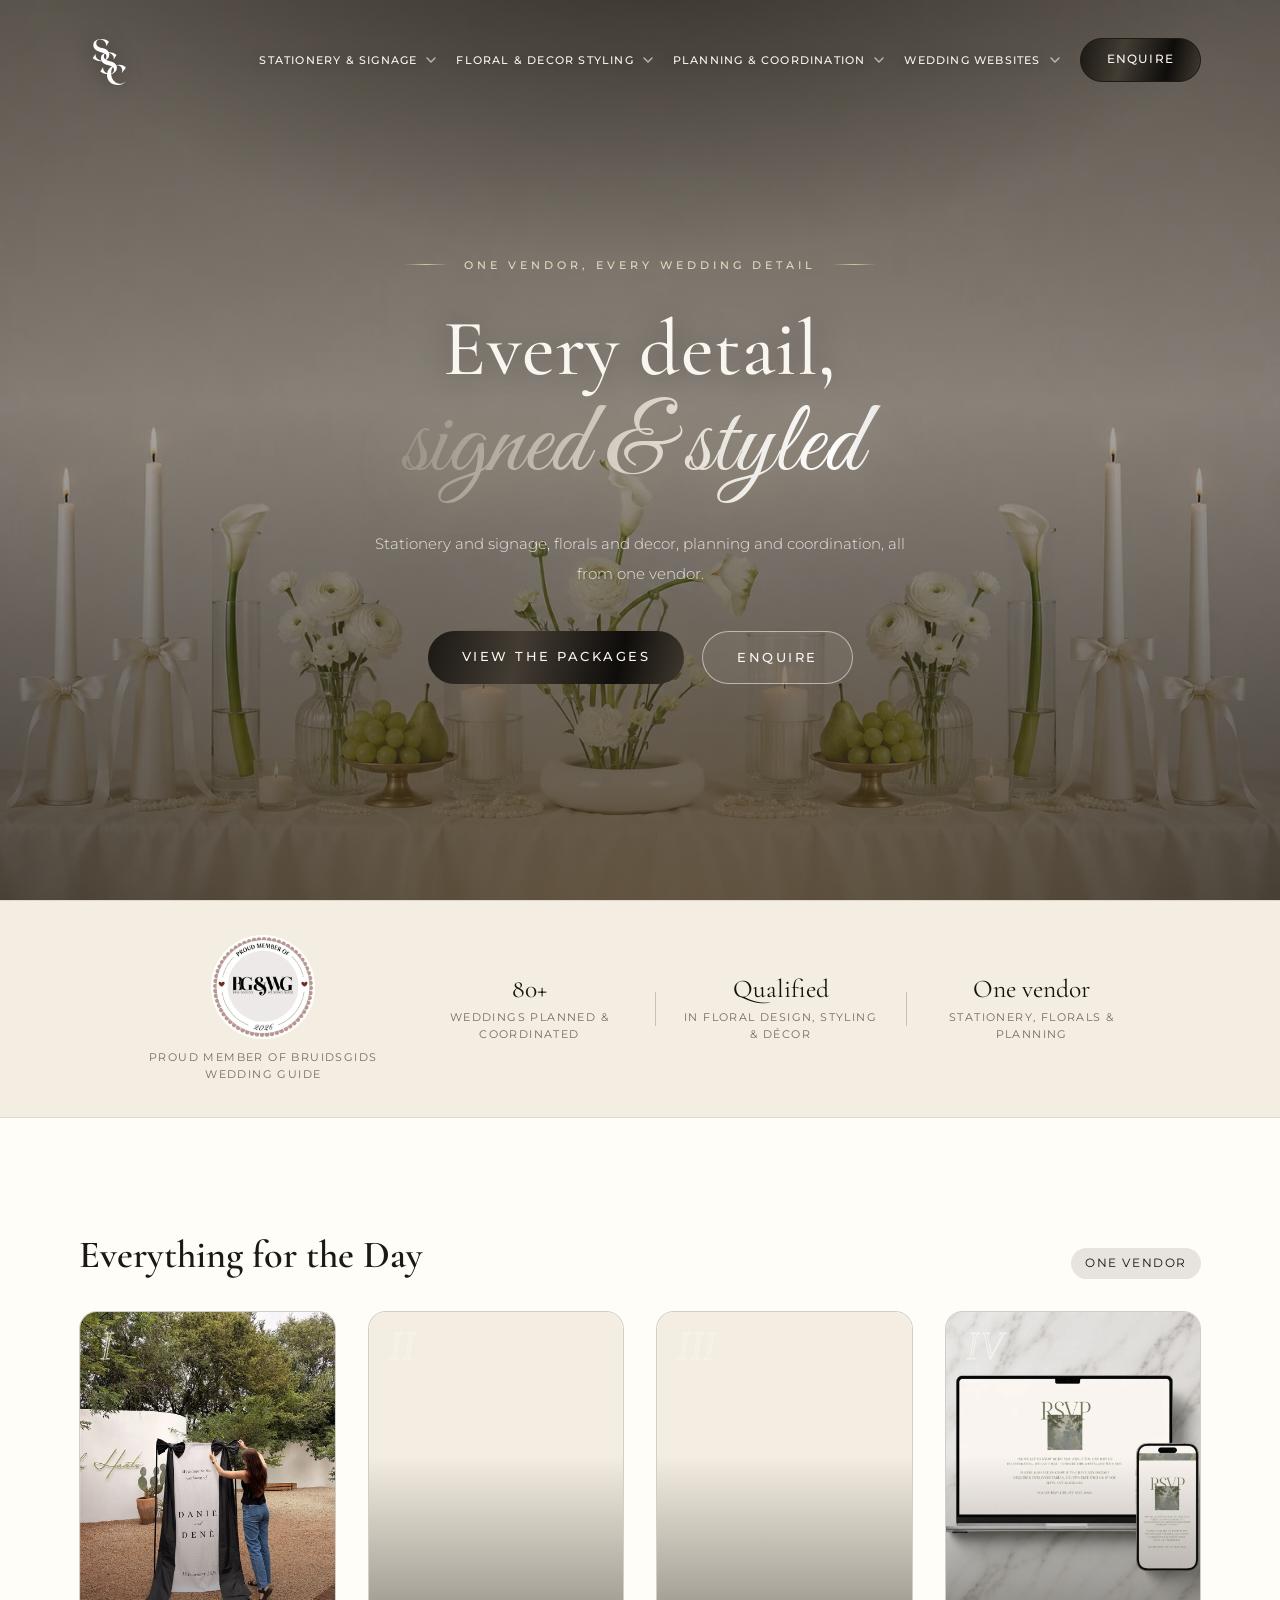
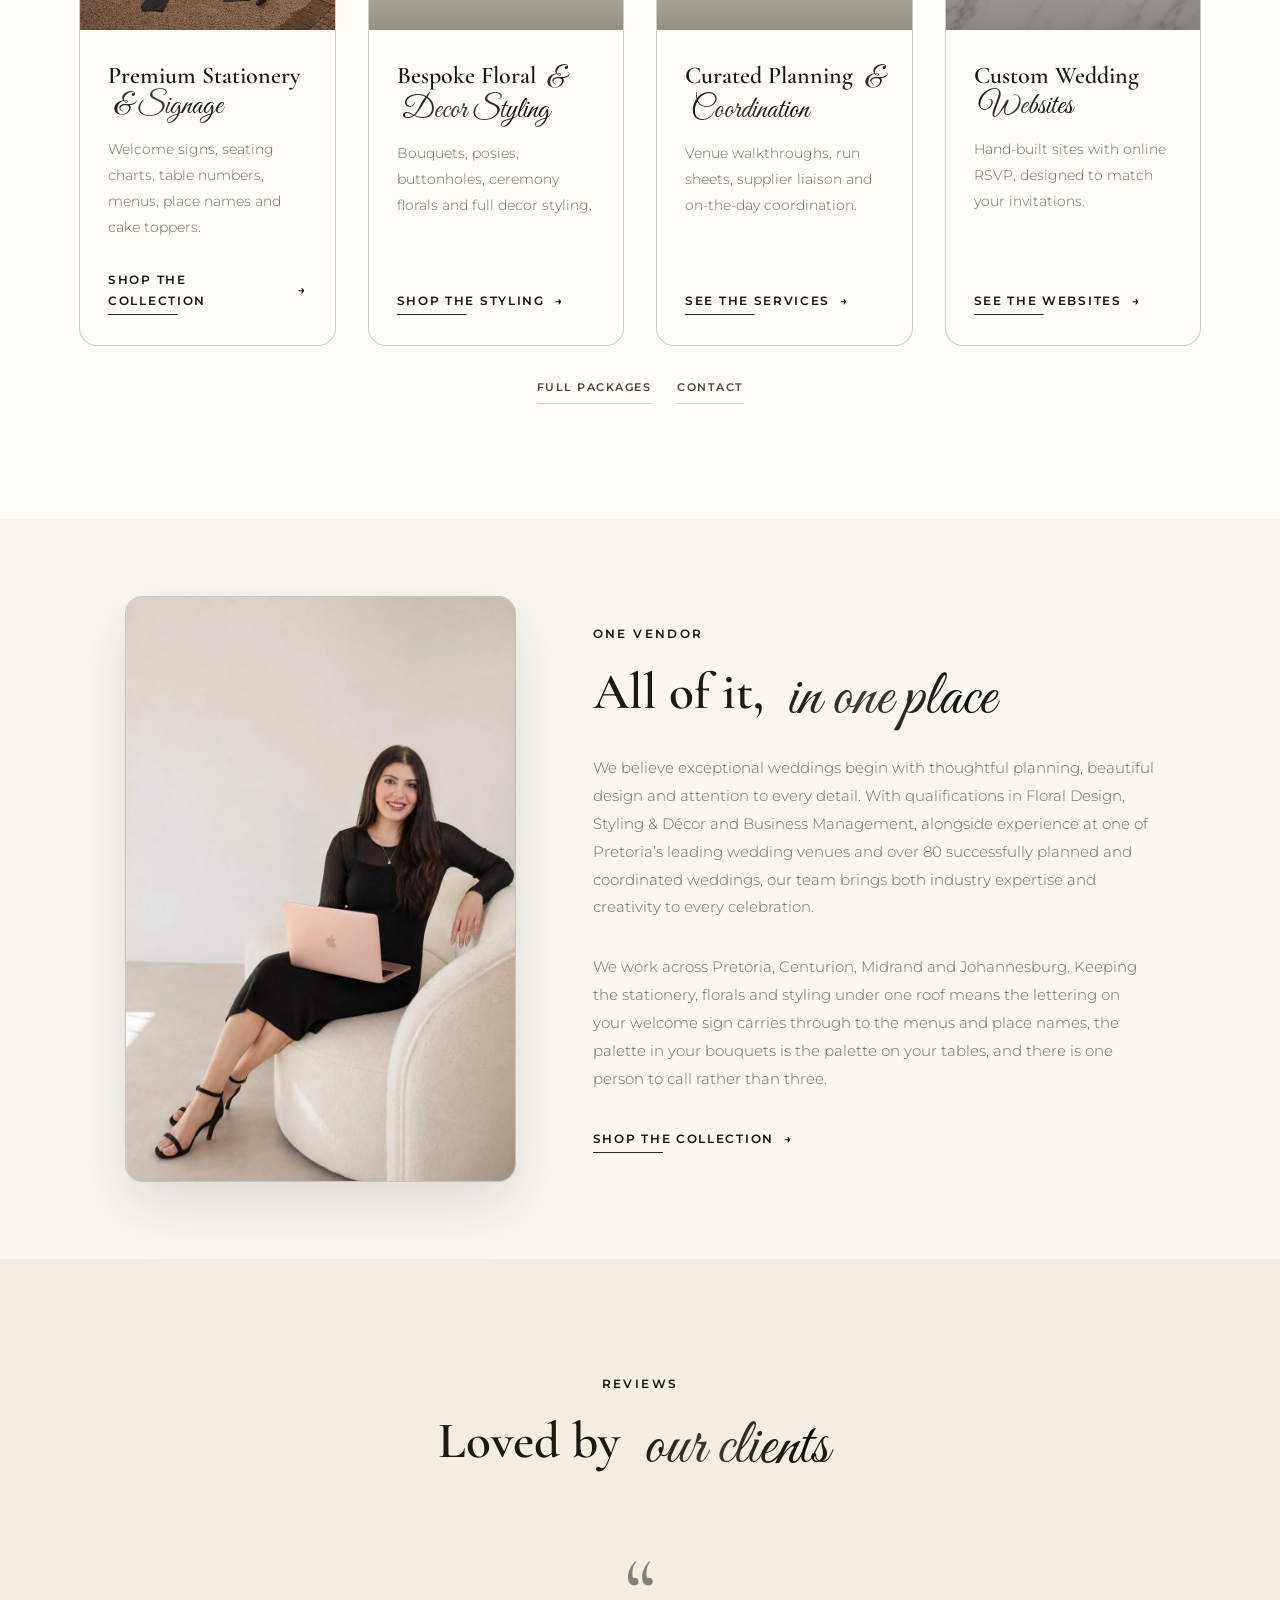
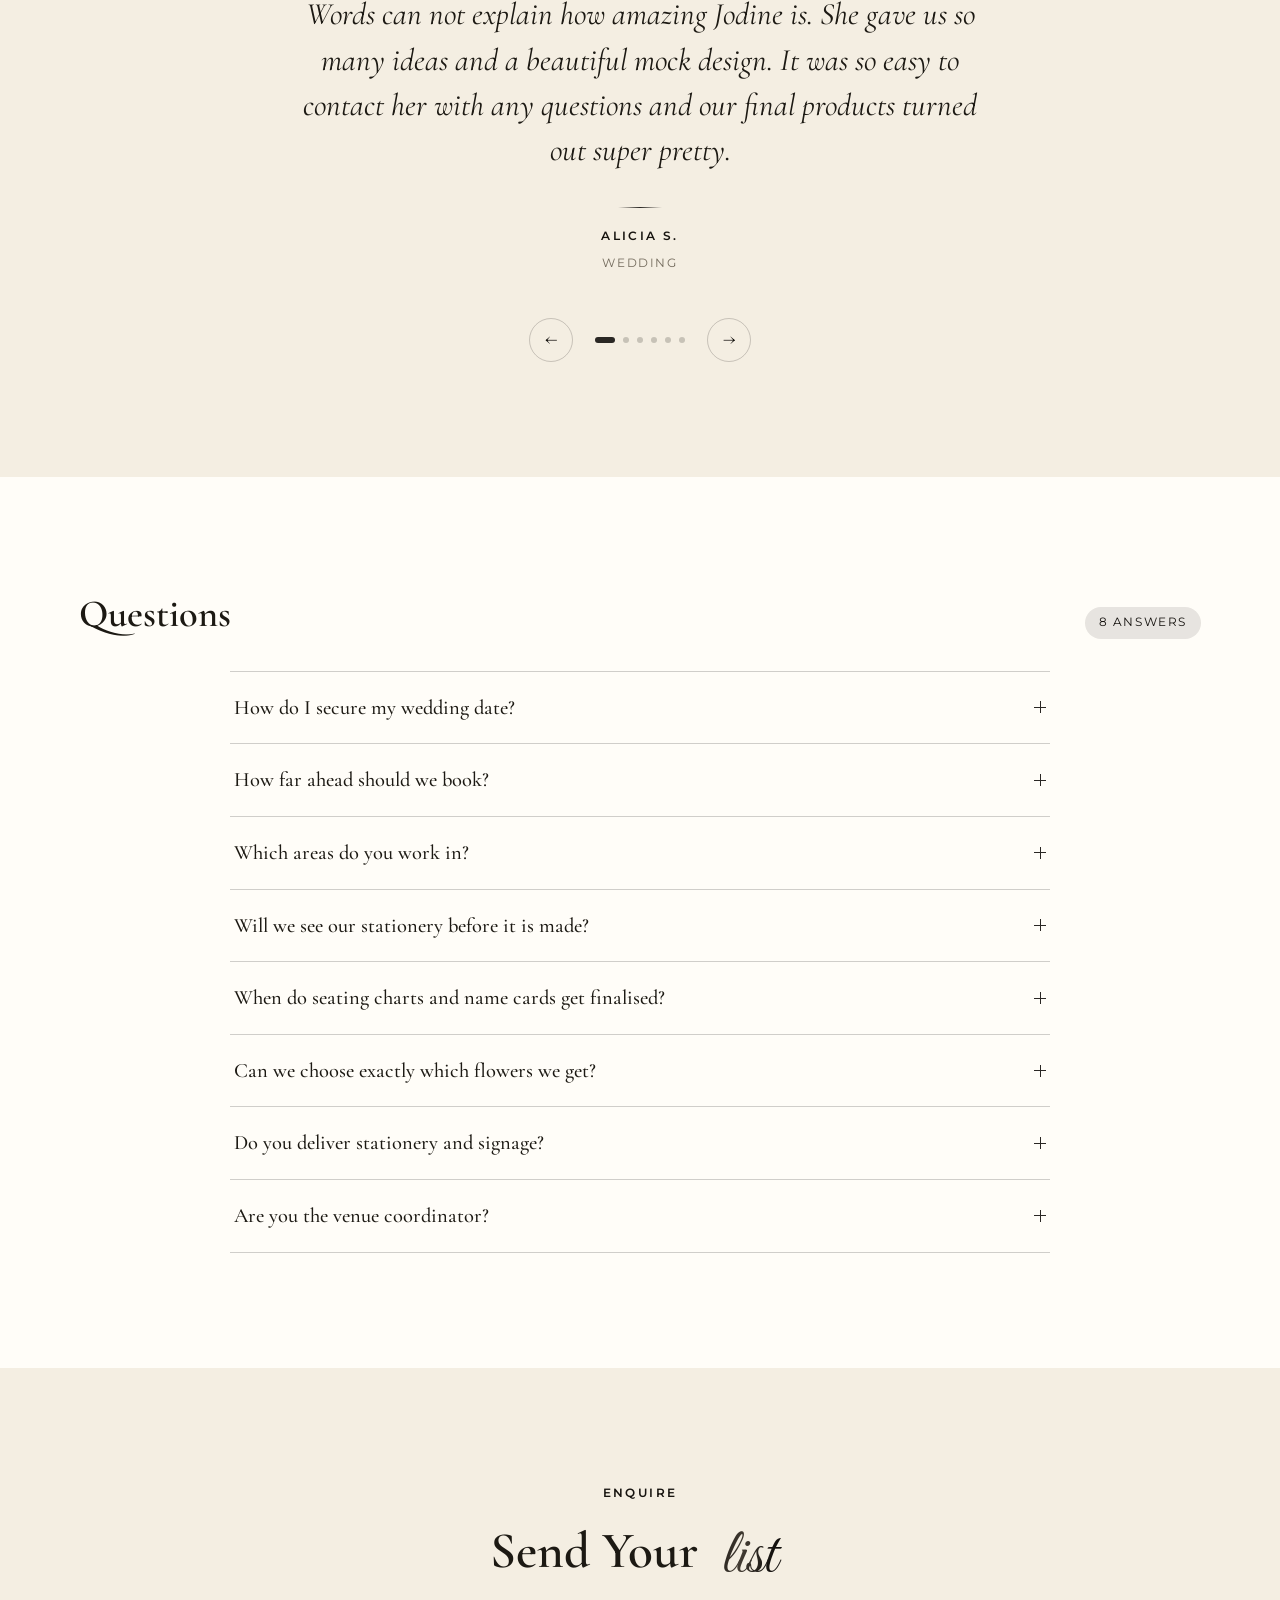
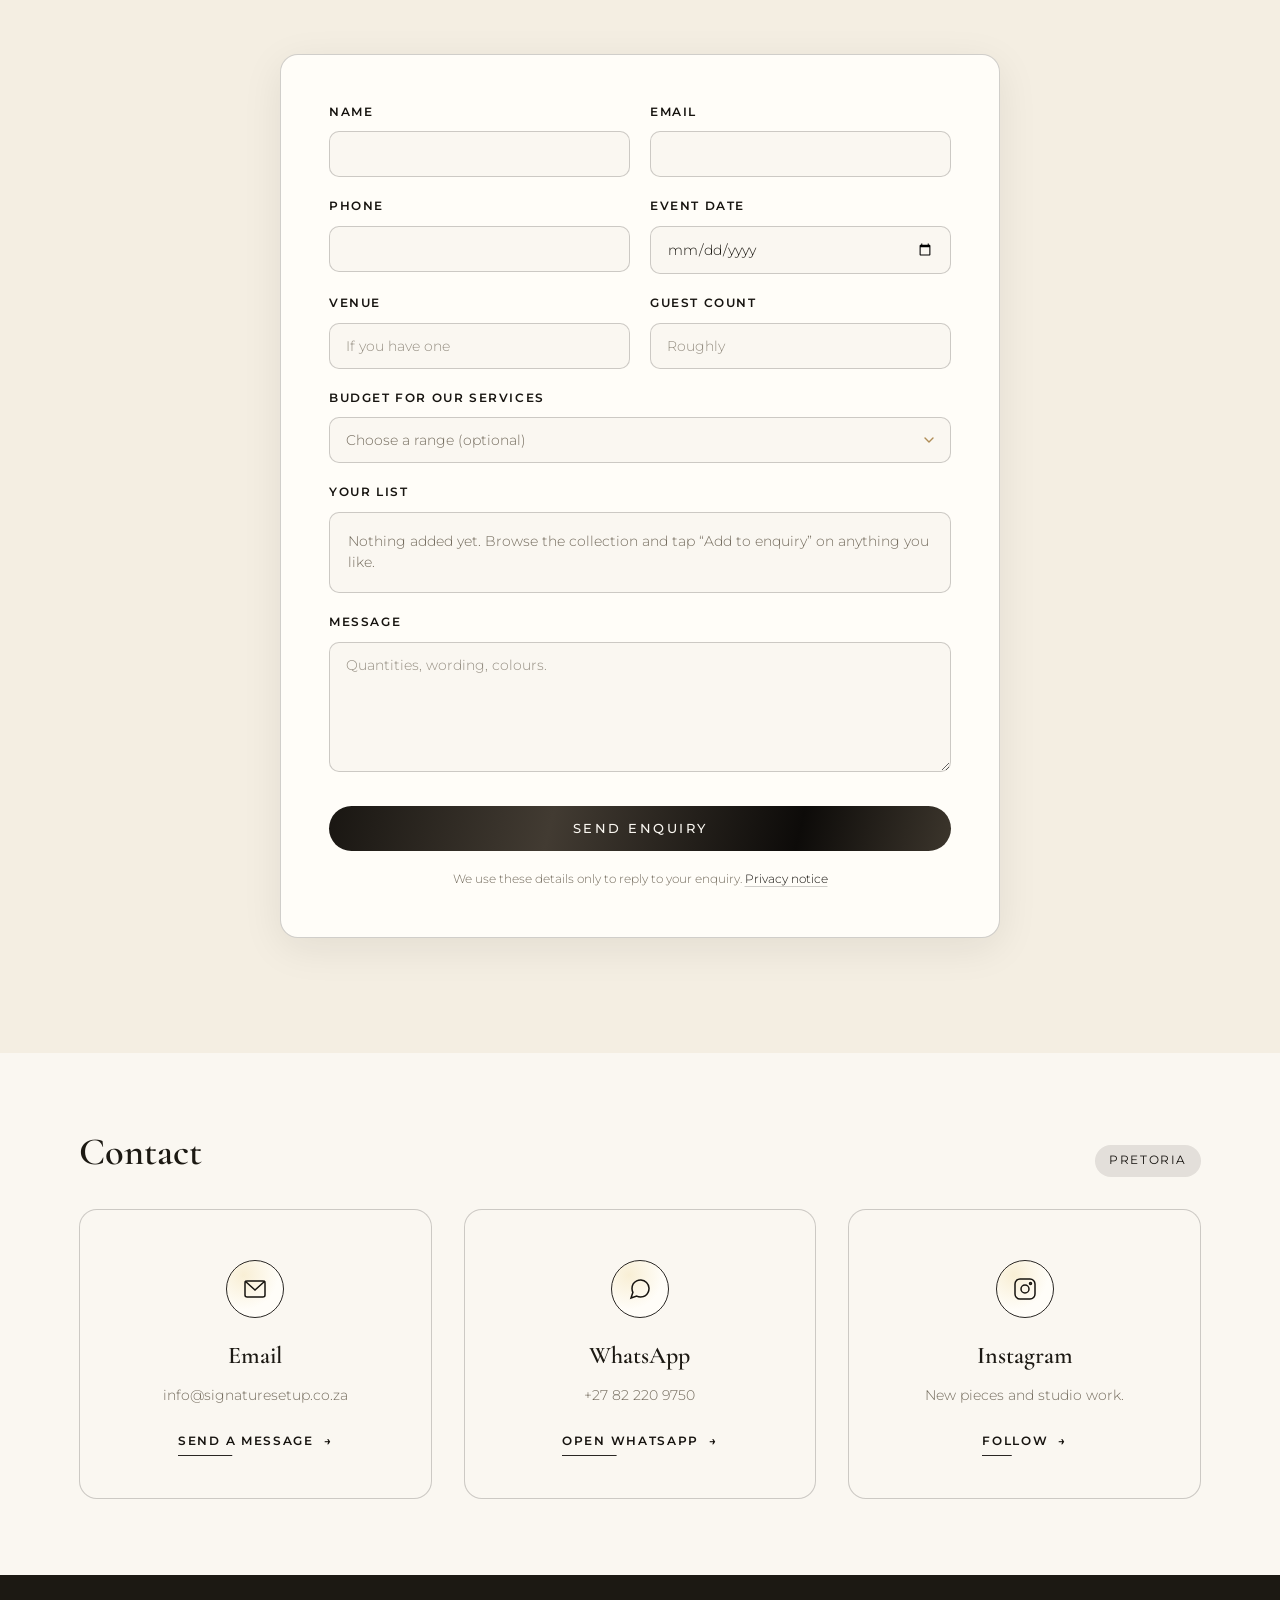
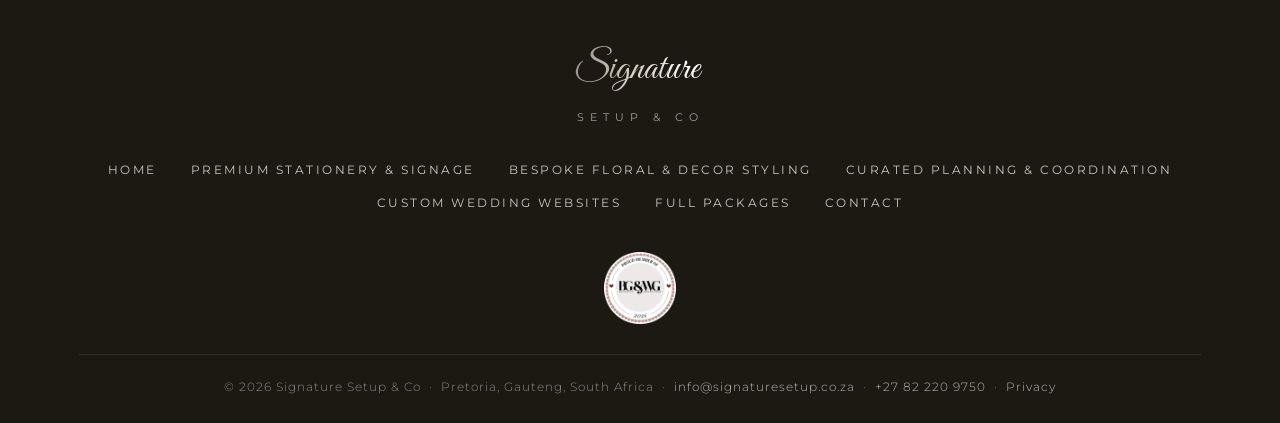
==== index.html @ dda69789 "Reword the reviews heading" ====
<!DOCTYPE html>
<html lang="en-ZA">
<head>
    <meta charset="UTF-8">
    <meta name="viewport" content="width=device-width, initial-scale=1.0">
    <title>Signature Setup &amp; Co | Wedding Stationery, Signage, Florals &amp; Coordination</title>
    <meta name="description" content="One vendor for everything your wedding needs: cast acrylic stationery and signage, floral and decor styling, and planning and coordination. Signature Setup &amp; Co, Pretoria, South Africa.">
    <link rel="canonical" href="https://www.signaturesetup.co.za/">
    <meta name="theme-color" content="#faf7f1">

    <!-- Open Graph / Twitter: controls the preview card when the page is
         shared to WhatsApp, Instagram and Facebook. -->
    <meta property="og:type" content="website">
    <meta property="og:site_name" content="Signature Setup &amp; Co">
    <meta property="og:locale" content="en_ZA">
    <meta property="og:url" content="https://www.signaturesetup.co.za/">
    <meta property="og:title" content="Signature Setup &amp; Co | Wedding Stationery, Signage, Florals &amp; Coordination">
    <meta property="og:description" content="One vendor for everything your wedding needs: cast acrylic stationery and signage, floral and decor styling, and planning and coordination. Signature Setup &amp; Co, Pretoria, South Africa.">
    <meta property="og:image" content="https://www.signaturesetup.co.za/media/og-image.jpg">
    <meta property="og:image:width" content="1200">
    <meta property="og:image:height" content="630">
    <meta property="og:image:alt" content="Signature Setup &amp; Co wedding styling">
    <meta name="twitter:card" content="summary_large_image">
    <meta name="twitter:title" content="Signature Setup &amp; Co | Wedding Stationery, Signage, Florals &amp; Coordination">
    <meta name="twitter:description" content="One vendor for everything your wedding needs: cast acrylic stationery and signage, floral and decor styling, and planning and coordination. Signature Setup &amp; Co, Pretoria, South Africa.">
    <meta name="twitter:image" content="https://www.signaturesetup.co.za/media/og-image.jpg">

    <script type="application/ld+json">
{
  "@context": "https://schema.org",
  "@graph": [
    {
      "@type": "LocalBusiness",
      "@id": "https://www.signaturesetup.co.za/#business",
      "name": "Signature Setup & Co",
      "url": "https://www.signaturesetup.co.za/",
      "image": "https://www.signaturesetup.co.za/media/og-image.jpg",
      "logo": "https://www.signaturesetup.co.za/media/logo.svg",
      "description": "Wedding stationery, signage, floral and decor styling, and planning and coordination from one vendor. Based in Pretoria, serving Gauteng and South Africa.",
      "email": "info@signaturesetup.co.za",
      "telephone": "+27822209750",
      "priceRange": "RR",
      "address": {
        "@type": "PostalAddress",
        "addressLocality": "Pretoria",
        "addressRegion": "Gauteng",
        "addressCountry": "ZA"
      },
      "areaServed": [
        {
          "@type": "City",
          "name": "Pretoria"
        },
        {
          "@type": "City",
          "name": "Centurion"
        },
        {
          "@type": "City",
          "name": "Johannesburg"
        },
        {
          "@type": "City",
          "name": "Midrand"
        },
        {
          "@type": "AdministrativeArea",
          "name": "Gauteng"
        },
        {
          "@type": "Country",
          "name": "South Africa"
        }
      ],
      "sameAs": [
        "https://www.instagram.com/signature_setup_and_co/"
      ],
      "knowsAbout": [
        "Wedding signage",
        "Wedding stationery",
        "Wedding flowers",
        "Wedding coordination",
        "Wedding planning",
        "Acrylic signage",
        "Seating charts"
      ],
      "hasOfferCatalog": {
        "@type": "OfferCatalog",
        "name": "Wedding services",
        "itemListElement": [
          {
            "@type": "Offer",
            "itemOffered": {
              "@type": "Service",
              "name": "Wedding Stationery & Signage",
              "url": "https://www.signaturesetup.co.za/stationery.html"
            }
          },
          {
            "@type": "Offer",
            "itemOffered": {
              "@type": "Service",
              "name": "Wedding Floral & Decor Styling",
              "url": "https://www.signaturesetup.co.za/floral.html"
            }
          },
          {
            "@type": "Offer",
            "itemOffered": {
              "@type": "Service",
              "name": "Wedding Planning & Coordination",
              "url": "https://www.signaturesetup.co.za/planning.html"
            }
          }
        ]
      }
    },
    {
      "@type": "WebSite",
      "@id": "https://www.signaturesetup.co.za/#website",
      "url": "https://www.signaturesetup.co.za/",
      "name": "Signature Setup & Co",
      "inLanguage": "en-ZA",
      "publisher": {
        "@id": "https://www.signaturesetup.co.za/#business"
      }
    },
    {
      "@type": "FAQPage",
      "@id": "https://www.signaturesetup.co.za/#faq",
      "mainEntity": [
        {
          "@type": "Question",
          "name": "How do I secure my wedding date?",
          "acceptedAnswer": {
            "@type": "Answer",
            "text": "A 20% booking deposit secures your date. A quote, an invoice or a conversation on its own does not, so your date is only held once the deposit is in. The full balance is due 30 days before the wedding. For florals, decor and planning, a second payment of at least 20% is due 30 days after the deposit, and the rest can be paid in instalments that suit you."
          }
        },
        {
          "@type": "Question",
          "name": "How far ahead should we book?",
          "acceptedAnswer": {
            "@type": "Answer",
            "text": "For planning, as early as you can: our Full planning package can start up to 12 months before the wedding, the Half package up to six months before, and the Mini package four weeks before. Stationery takes about 10 to 15 business days to produce after you approve the final mock-up. Orders placed less than two weeks before the event are rush orders and carry a 5 to 10% rush fee, subject to availability."
          }
        },
        {
          "@type": "Question",
          "name": "Which areas do you work in?",
          "acceptedAnswer": {
            "@type": "Answer",
            "text": "Pretoria, Centurion, Midrand and Johannesburg. Travel and delivery are not included in package prices and are charged at the AA rate, plus any tolls or parking."
          }
        },
        {
          "@type": "Question",
          "name": "Will we see our stationery before it is made?",
          "acceptedAnswer": {
            "@type": "Answer",
            "text": "Yes. You get a digital mock-up to approve before anything is produced, with two rounds of changes included. Further revisions are R50 each. Please check every name, date and spelling carefully before you approve, because the approved mock-up is what gets made."
          }
        },
        {
          "@type": "Question",
          "name": "When do seating charts and name cards get finalised?",
          "acceptedAnswer": {
            "@type": "Answer",
            "text": "About three weeks before the wedding. Leaving them until then means the usual last-minute guest changes can still go in without a reprint."
          }
        },
        {
          "@type": "Question",
          "name": "Can we choose exactly which flowers we get?",
          "acceptedAnswer": {
            "@type": "Answer",
            "text": "Packages use readily available flowers such as roses, carnations, chrysanthemums, gerberas and alstroemeria, chosen to match your colour palette. Specific varieties can't be guaranteed because of seasonal availability. Premium flowers such as peonies, hydrangeas, orchids and imported varieties can be added at an extra cost."
          }
        },
        {
          "@type": "Question",
          "name": "Do you deliver stationery and signage?",
          "acceptedAnswer": {
            "@type": "Answer",
            "text": "Yes, by courier. Delivery usually takes 3 to 5 business days on top of production time, and is quoted separately."
          }
        },
        {
          "@type": "Question",
          "name": "Are you the venue coordinator?",
          "acceptedAnswer": {
            "@type": "Answer",
            "text": "No. We coordinate your wedding: the timeline, your suppliers, the setup, the bridal party and the ceremony. The venue team stays responsible for catering, the bar and their own staff, and we work alongside them. Once the reception formally begins, the venue coordinator takes over."
          }
        }
      ]
    }
  ]
}
    </script>
    <link rel="icon" href="media/logo.svg" type="image/svg+xml">
    <link rel="apple-touch-icon" href="media/apple-touch-icon.png">
    <link rel="preconnect" href="https://fonts.googleapis.com">
    <link rel="preconnect" href="https://fonts.gstatic.com" crossorigin>
    <link href="https://fonts.googleapis.com/css2?family=Cormorant+Garamond:ital,wght@0,400;0,500;0,600;1,400;1,500&family=Great+Vibes&family=Montserrat:wght@300;400;500;600&display=swap" rel="stylesheet">
    <link rel="stylesheet" href="styles.css">
</head>
<body>

<a class="skip-link" href="#content">Skip to content</a>

<!-- NAV -->
<nav class="navbar">
    <div class="container nav-inner">
        <a href="index.html" class="logo" aria-label="Signature Setup &amp; Co home">
            <img src="media/logo.svg" alt="Signature Setup &amp; Co" class="logo-img" width="974" height="971">
        </a>

        <div class="nav-links">
            <a href="index.html" class="nav-home">Home</a>

                <div class="nav-item has-menu">
                    <div class="nav-parent-row">
                        <a href="stationery.html"><span class="nav-adj">Premium </span>Stationery &amp; Signage</a>
                        <button class="nav-toggle" type="button" aria-expanded="false" aria-controls="menu-stationery" aria-label="Show Premium Stationery &amp; Signage services"><svg viewBox="0 0 10 6" width="10" height="6" fill="none" stroke="currentColor" stroke-width="1.4" stroke-linecap="round" stroke-linejoin="round" aria-hidden="true"><polyline points="1 1 5 5 9 1"/></svg></button>
                    </div>
                    <div class="nav-menu" id="menu-stationery">
                        <div class="nav-menu-inner">
                            <p class="nav-menu-label">Premium Stationery &amp; Signage</p>
                            <ul class="nav-menu-list">
                                <li><a href="stationery.html#invitations"><span class="idx" aria-hidden="true">01</span><span class="lbl">Invitations &amp; Save the Date</span></a></li>
                                <li><a href="stationery.html#board-signage"><span class="idx" aria-hidden="true">02</span><span class="lbl">Corex &amp; Foam Board</span></a></li>
                                <li><a href="stationery.html#acrylic-wood"><span class="idx" aria-hidden="true">03</span><span class="lbl">Acrylic &amp; Wood Signage</span></a></li>
                                <li><a href="stationery.html#large-signage"><span class="idx" aria-hidden="true">04</span><span class="lbl">Large-Format &amp; Fabric</span></a></li>
                                <li><a href="stationery.html#table-numbers"><span class="idx" aria-hidden="true">05</span><span class="lbl">Table Numbers</span></a></li>
                                <li><a href="stationery.html#menus-name-cards"><span class="idx" aria-hidden="true">06</span><span class="lbl">Menus &amp; Name Cards</span></a></li>
                                <li><a href="stationery.html#favours"><span class="idx" aria-hidden="true">07</span><span class="lbl">Fans &amp; Favours</span></a></li>
                                <li><a href="stationery.html#acrylic-favours"><span class="idx" aria-hidden="true">08</span><span class="lbl">Acrylic Favours</span></a></li>
                                <li class="is-divided"><a href="stationery.html#packages"><span class="idx" aria-hidden="true">09</span><span class="lbl">Wedding Packages</span></a></li>
                                <li><a href="packages.html"><span class="idx" aria-hidden="true">10</span><span class="lbl">Full Packages</span></a></li>
                            </ul>
                        </div>
                    </div>
                </div>

                <div class="nav-item has-menu">
                    <div class="nav-parent-row">
                        <a href="floral.html"><span class="nav-adj">Bespoke </span>Floral &amp; Decor Styling</a>
                        <button class="nav-toggle" type="button" aria-expanded="false" aria-controls="menu-floral" aria-label="Show Bespoke Floral &amp; Decor Styling services"><svg viewBox="0 0 10 6" width="10" height="6" fill="none" stroke="currentColor" stroke-width="1.4" stroke-linecap="round" stroke-linejoin="round" aria-hidden="true"><polyline points="1 1 5 5 9 1"/></svg></button>
                    </div>
                    <div class="nav-menu" id="menu-floral">
                        <div class="nav-menu-inner">
                            <p class="nav-menu-label">Bespoke Floral &amp; Decor Styling</p>
                            <ul class="nav-menu-list">
                                <li><a href="floral.html#wedding-styling"><span class="idx" aria-hidden="true">01</span><span class="lbl">Wedding Styling</span></a></li>
                                <li class="is-divided"><a href="floral.html#ceremony-packages"><span class="idx" aria-hidden="true">02</span><span class="lbl">Ceremony Packages</span></a></li>
                                <li><a href="floral.html#reception-packages"><span class="idx" aria-hidden="true">03</span><span class="lbl">Reception Packages</span></a></li>
                                <li><a href="floral.html#table-layouts"><span class="idx" aria-hidden="true">04</span><span class="lbl">Table Layouts</span></a></li>
                                <li><a href="packages.html"><span class="idx" aria-hidden="true">05</span><span class="lbl">Full Packages</span></a></li>
                            </ul>
                        </div>
                    </div>
                </div>

                <div class="nav-item has-menu">
                    <div class="nav-parent-row">
                        <a href="planning.html"><span class="nav-adj">Curated </span>Planning &amp; Coordination</a>
                        <button class="nav-toggle" type="button" aria-expanded="false" aria-controls="menu-planning" aria-label="Show Curated Planning &amp; Coordination services"><svg viewBox="0 0 10 6" width="10" height="6" fill="none" stroke="currentColor" stroke-width="1.4" stroke-linecap="round" stroke-linejoin="round" aria-hidden="true"><polyline points="1 1 5 5 9 1"/></svg></button>
                    </div>
                    <div class="nav-menu" id="menu-planning">
                        <div class="nav-menu-inner">
                            <p class="nav-menu-label">Curated Planning &amp; Coordination</p>
                            <ul class="nav-menu-list">
                                <li><a href="planning.html#engagement-planning"><span class="idx" aria-hidden="true">01</span><span class="lbl">Engagement Planning</span></a></li>
                                <li><a href="planning.html#wedding-planning"><span class="idx" aria-hidden="true">02</span><span class="lbl">Wedding Planning &amp; Coordination</span></a></li>
                                <li class="is-divided"><a href="planning.html#planning-packages"><span class="idx" aria-hidden="true">03</span><span class="lbl">Planning Packages</span></a></li>
                                <li><a href="packages.html"><span class="idx" aria-hidden="true">04</span><span class="lbl">Full Packages</span></a></li>
                            </ul>
                        </div>
                    </div>
                </div>

                <div class="nav-item has-menu nav-item--end">
                    <div class="nav-parent-row">
                        <a href="websites.html"><span class="nav-adj">Custom </span>Wedding Websites</a>
                        <button class="nav-toggle" type="button" aria-expanded="false" aria-controls="menu-websites" aria-label="Show Custom Wedding Websites services"><svg viewBox="0 0 10 6" width="10" height="6" fill="none" stroke="currentColor" stroke-width="1.4" stroke-linecap="round" stroke-linejoin="round" aria-hidden="true"><polyline points="1 1 5 5 9 1"/></svg></button>
                    </div>
                    <div class="nav-menu" id="menu-websites">
                        <div class="nav-menu-inner">
                            <p class="nav-menu-label">Custom Wedding Websites</p>
                            <ul class="nav-menu-list">
                                <li><a href="websites.html#included"><span class="idx" aria-hidden="true">01</span><span class="lbl">What&rsquo;s Included</span></a></li>
                                <li><a href="websites.html#how-it-works"><span class="idx" aria-hidden="true">02</span><span class="lbl">How It Works</span></a></li>
                                <li class="is-divided"><a href="websites.html#website-packages"><span class="idx" aria-hidden="true">03</span><span class="lbl">Website Packages</span></a></li>
                            </ul>
                        </div>
                    </div>
                </div>

            <a href="#enquire" class="nav-cta">Enquire</a>
        </div>

        <button class="hamburger" aria-label="Toggle menu" aria-expanded="false">
            <span></span><span></span><span></span>
        </button>
    </div>
</nav>

<!-- HERO -->
<main id="content">

<header class="hero">
    <div class="hero-bg" aria-hidden="true">
        <img src="media/hero.webp" alt="" fetchpriority="high" width="1536" height="1024">
    </div>
    <div class="hero-overlay" aria-hidden="true"></div>

    <div class="container hero-inner">
        <div class="hero-content">
            <p class="hero-eyebrow fade-in-load">
                <span class="eyebrow-rule" aria-hidden="true"></span>
                One Vendor, Every Wedding Detail
                <span class="eyebrow-rule" aria-hidden="true"></span>
            </p>
            <h1 class="hero-title">
                <span class="hero-line fade-in-load delay-1">Every detail,</span>
                <span class="hero-line hero-line-script fade-in-load delay-2"><span class="foil-script">signed &amp; styled</span></span>
            </h1>
            <p class="hero-tagline fade-in-load delay-3">Stationery and signage, florals and decor, planning and
            coordination, all from one vendor.</p>
            <div class="hero-buttons fade-in-load delay-4">
                <a href="packages.html" class="btn-gold">View the Packages</a>
                <a href="#enquire" class="btn-ghost">Enquire</a>
            </div>
        </div>
    </div>

</header>

<!-- TRUST STRIP -->
<aside class="trust-strip" aria-label="Credentials">
    <div class="container">
        <div class="trust-inner">

            <div class="trust-badge">
                <img src="media/bruidsgids-member-2026.webp" alt=""
                     width="320" height="320" decoding="async">
                <span class="trust-label">Proud member of Bruidsgids Wedding Guide</span>
            </div>

            <!-- Static row on a desktop, where all three fit. Below 576px the
                 track becomes a scroll-snap carousel; it swipes with no script
                 at all, and the dots are added by script.js when it is live. -->
            <div class="trust-carousel">
                <ul class="trust-track">
                    <li class="trust-item">
                        <span class="trust-figure">80+</span>
                        <span class="trust-label">weddings planned &amp; coordinated</span>
                    </li>
                    <li class="trust-item">
                        <span class="trust-figure">Qualified</span>
                        <span class="trust-label">in floral design, styling &amp; d&eacute;cor</span>
                    </li>
                    <li class="trust-item">
                        <span class="trust-figure">One vendor</span>
                        <span class="trust-label">stationery, florals &amp; planning</span>
                    </li>
                </ul>
            </div>

        </div>
    </div>
</aside>

<!-- CATEGORIES -->
<section id="categories" class="section section--paper">
    <div class="container">
        <div class="shop-head fade-el">
            <h2>Everything for the Day</h2>
            <span class="rule" aria-hidden="true"></span>
            <span class="count">One vendor</span>
        </div>
        <div class="service-grid">

            <a href="stationery.html" class="service-card fade-el">
                <div class="service-card-media">
                    <span class="service-card-num" aria-hidden="true">I</span>
                    <img src="media/Categories/signage.webp" alt="Fabric welcome banner with black bows being hung at a venue entrance" width="900" height="1200" loading="lazy" decoding="async">
                </div>
                <div class="service-card-body">
                    <h3>Premium Stationery <span class="foil-script script-inline">&amp; Signage</span></h3>
                    <p>Welcome signs, seating charts, table numbers, menus, place names and cake toppers.</p>
                    <span class="link-arrow">Shop the collection <i aria-hidden="true">&rarr;</i></span>
                </div>
            </a>

            <a href="floral.html" class="service-card fade-el">
                <div class="service-card-media">
                    <span class="service-card-num" aria-hidden="true">II</span>
                    <img src="media/Categories/floral.webp" alt="Blush and cream floral table styling with taper candles and glassware" width="900" height="1125" loading="lazy" decoding="async">
                </div>
                <div class="service-card-body">
                    <h3>Bespoke Floral <span class="foil-script script-inline">&amp; Decor Styling</span></h3>
                    <p>Bouquets, posies, buttonholes, ceremony florals and full decor styling.</p>
                    <span class="link-arrow">Shop the styling <i aria-hidden="true">&rarr;</i></span>
                </div>
            </a>

            <a href="planning.html" class="service-card fade-el">
                <div class="service-card-media">
                    <span class="service-card-num" aria-hidden="true">III</span>
                    <img src="media/Categories/planning.webp" alt="Planner with a run sheet on a venue walkthrough" width="900" height="1200" loading="lazy" decoding="async">
                </div>
                <div class="service-card-body">
                    <h3>Curated Planning <span class="foil-script script-inline">&amp; Coordination</span></h3>
                    <p>Venue walkthroughs, run sheets, supplier liaison and on-the-day coordination.</p>
                    <span class="link-arrow">See the services <i aria-hidden="true">&rarr;</i></span>
                </div>
            </a>

            <a href="websites.html" class="service-card fade-el">
                <div class="service-card-media">
                    <span class="service-card-num" aria-hidden="true">IV</span>
                    <img src="media/Products/wedding-website.webp" alt="Wedding website RSVP page shown on a laptop and a phone" width="1080" height="1080" loading="lazy" decoding="async">
                </div>
                <div class="service-card-body">
                    <h3>Custom Wedding <span class="foil-script script-inline">Websites</span></h3>
                    <p>Hand-built sites with online RSVP, designed to match your invitations.</p>
                    <span class="link-arrow">See the websites <i aria-hidden="true">&rarr;</i></span>
                </div>
            </a>
        </div>
        <div class="category-extra fade-el">
            <a href="packages.html">Full Packages</a>
            <a href="#contact">Contact</a>
        </div>
    </div>
</section>

<!-- ABOUT -->
<section id="about" class="section section--tight">
    <div class="container container--narrow">
        <div class="split">
            <div class="split-media fade-el">
                <img src="media/about-couch.webp" alt="The planner behind Signature Setup &amp; Co, working from a studio armchair" width="932" height="1400" loading="lazy" decoding="async">
            </div>
            <div class="split-text fade-el">
                <p class="eyebrow">One Vendor</p>
                <h2>All of it, <span class="foil-script script-inline">in one place</span></h2>
                <p class="split-body">We believe exceptional weddings begin with thoughtful planning, beautiful
                design and attention to every detail. With qualifications in Floral Design, Styling &amp; Décor
                and Business Management, alongside experience at one of Pretoria’s leading wedding venues and
                over 80 successfully planned and coordinated weddings, our team brings both industry expertise
                and creativity to every celebration.</p>
                <p class="split-body">We work across Pretoria, Centurion, Midrand and Johannesburg.
                Keeping the stationery, florals and styling under one roof means the lettering on your
                welcome sign carries through to the menus and place names, the palette in your bouquets
                is the palette on your tables, and there is one person to call rather than three.</p>
                <p><a href="stationery.html" class="link-arrow">Shop the collection <i aria-hidden="true">&rarr;</i></a></p>
            </div>
        </div>
    </div>
</section>

<!-- REVIEWS: quoted from the Google Business Profile, trimmed only at sentence
     ends. No review/rating schema on purpose: Google ignores self-hosted
     reviews of the business itself and can treat the markup as spam. -->
<section id="reviews" class="section section--champagne">
    <div class="container">
        <div class="section-header fade-el">
            <p class="eyebrow">Reviews</p>
            <h2>Loved by <span class="foil-script script-inline">our clients</span></h2>
        </div>

        <!-- One quote at a time. Scroll-snap does the swiping natively, so it
             still works with script.js blocked; the arrows and dots are added
             by script.js. -->
        <div class="reviews fade-el">
            <ul class="review-track">
                <li class="review">
                    <blockquote><p>Words can not explain how amazing Jodine is. She gave us so many ideas and a beautiful mock design. It was so easy to contact her with any questions and our final products turned out super pretty.</p></blockquote>
                    <p class="review-by">Alicia S. <span>Wedding</span></p>
                </li>
                <li class="review">
                    <blockquote><p>She communicated very well, delivered exceptional products and really made my wedding day all the more special. I highly recommend Jodine and her team!</p></blockquote>
                    <p class="review-by">Megan M. <span>Wedding</span></p>
                </li>
                <li class="review">
                    <blockquote><p>We absolutely loved our wedding stationery! The quality was beautiful and everything was designed exactly how we imagined. It added such a special touch to our day.</p></blockquote>
                    <p class="review-by">Shaney S. <span>Wedding stationery</span></p>
                </li>
                <li class="review">
                    <blockquote><p>The lady who helped me designed everything for my wedding and even laid it all out perfectly. She was so patient, creative, and really brought my ideas to life.</p></blockquote>
                    <p class="review-by">Precious T. <span>Wedding</span></p>
                </li>
                <li class="review">
                    <blockquote><p>10/10 service and delivery. Jodine and her team provided a fantastic service for both the bridal shower and wedding. All products were of great quality and delivered with great care.</p></blockquote>
                    <p class="review-by">Onkarabile <span>Bridal shower &amp; wedding</span></p>
                </li>
                <li class="review">
                    <blockquote><p>Jodine made the most beautiful signage for our Baby Shower. Everything turned out PERFECT! Would highly recommend making use of her services to anyone that is looking for someone to bring your vision to life.</p></blockquote>
                    <p class="review-by">Elrize V. <span>Baby shower</span></p>
                </li>
            </ul>
        </div>
    </div>
</section>

<!-- FAQ: answers follow the T&C PDFs in packages/. Change both together. -->
<section id="faq" class="section section--paper">
    <div class="container">
        <div class="shop-head fade-el">
            <h2>Questions</h2>
            <span class="rule" aria-hidden="true"></span>
            <span class="count">8 answers</span>
        </div>
        <div class="faq-list fade-el">
            <details class="faq-item">
                <summary>How do I secure my wedding date?</summary>
                <div class="faq-answer">
                    <p>A 20% booking deposit secures your date. A quote, an invoice or a conversation on its own does not, so your date is only held once the deposit is in.</p>
                    <p>The full balance is due 30 days before the wedding. For florals, decor and planning, a second payment of at least 20% is due 30 days after the deposit, and the rest can be paid in instalments that suit you.</p>
                </div>
            </details>
            <details class="faq-item">
                <summary>How far ahead should we book?</summary>
                <div class="faq-answer">
                    <p>For planning, as early as you can: our Full planning package can start up to 12 months before the wedding, the Half package up to six months before, and the Mini package four weeks before.</p>
                    <p>Stationery takes about 10 to 15 business days to produce after you approve the final mock-up. Orders placed less than two weeks before the event are rush orders and carry a 5 to 10% rush fee, subject to availability.</p>
                </div>
            </details>
            <details class="faq-item">
                <summary>Which areas do you work in?</summary>
                <div class="faq-answer">
                    <p>Pretoria, Centurion, Midrand and Johannesburg. Travel and delivery are not included in package prices and are charged at the AA rate, plus any tolls or parking.</p>
                </div>
            </details>
            <details class="faq-item">
                <summary>Will we see our stationery before it is made?</summary>
                <div class="faq-answer">
                    <p>Yes. You get a digital mock-up to approve before anything is produced, with two rounds of changes included. Further revisions are R50 each.</p>
                    <p>Please check every name, date and spelling carefully before you approve, because the approved mock-up is what gets made.</p>
                </div>
            </details>
            <details class="faq-item">
                <summary>When do seating charts and name cards get finalised?</summary>
                <div class="faq-answer">
                    <p>About three weeks before the wedding. Leaving them until then means the usual last-minute guest changes can still go in without a reprint.</p>
                </div>
            </details>
            <details class="faq-item">
                <summary>Can we choose exactly which flowers we get?</summary>
                <div class="faq-answer">
                    <p>Packages use readily available flowers such as roses, carnations, chrysanthemums, gerberas and alstroemeria, chosen to match your colour palette. Specific varieties can't be guaranteed because of seasonal availability.</p>
                    <p>Premium flowers such as peonies, hydrangeas, orchids and imported varieties can be added at an extra cost.</p>
                </div>
            </details>
            <details class="faq-item">
                <summary>Do you deliver stationery and signage?</summary>
                <div class="faq-answer">
                    <p>Yes, by courier. Delivery usually takes 3 to 5 business days on top of production time, and is quoted separately.</p>
                </div>
            </details>
            <details class="faq-item">
                <summary>Are you the venue coordinator?</summary>
                <div class="faq-answer">
                    <p>No. We coordinate your wedding: the timeline, your suppliers, the setup, the bridal party and the ceremony. The venue team stays responsible for catering, the bar and their own staff, and we work alongside them. Once the reception formally begins, the venue coordinator takes over.</p>
                </div>
            </details>
        </div>
    </div>
</section>

<!-- ENQUIRY -->
<section id="enquire" class="section section--champagne">
    <div class="container">
        <div class="section-header fade-el">
            <p class="eyebrow">Enquire</p>
            <h2>Send Your <span class="foil-script script-inline">list</span></h2>
        </div>

        <div class="enquiry fade-el">
            <form id="enquiryForm" action="https://formspree.io/f/xjyvaeoe" method="POST">
                <div class="form-row">
                    <div class="form-group">
                        <label for="name">Name</label>
                        <input type="text" id="name" name="name" required>
                    </div>
                    <div class="form-group">
                        <label for="email">Email</label>
                        <input type="email" id="email" name="email" required>
                    </div>
                </div>
                <div class="form-row">
                    <div class="form-group">
                        <label for="phone">Phone</label>
                        <input type="tel" id="phone" name="phone">
                    </div>
                    <div class="form-group">
                        <label for="event-date">Event Date</label>
                        <input type="date" id="event-date" name="event_date">
                    </div>
                </div>
                <div class="form-row">
                    <div class="form-group">
                        <label for="venue">Venue</label>
                        <input type="text" id="venue" name="venue" placeholder="If you have one" autocomplete="off">
                    </div>
                    <div class="form-group">
                        <label for="guest-count">Guest Count</label>
                        <input type="number" id="guest-count" name="guest_count" min="1" max="1000" inputmode="numeric" placeholder="Roughly">
                    </div>
                </div>
                <div class="form-group">
                    <label for="budget">Budget for Our Services</label>
                    <select id="budget" name="budget">
                        <option value="">Choose a range (optional)</option>
                        <option>Under R5 000</option>
                        <option>R5 000 &ndash; R15 000</option>
                        <option>R15 000 &ndash; R30 000</option>
                        <option>R30 000 &ndash; R50 000</option>
                        <option>Over R50 000</option>
                        <option>Not sure yet</option>
                    </select>
                </div>
                <div class="form-group">
                    <p class="form-label" id="enquiryItemsLabel">Your List<span class="count" id="enquiryItemsCount"></span></p>
                    <ul class="enquiry-summary" id="enquiryItemsList" aria-labelledby="enquiryItemsLabel"></ul>
                    <input type="hidden" id="enquiryItems" name="items">
                </div>
                <div class="form-group">
                    <label for="message">Message</label>
                    <textarea id="message" name="message" rows="3" placeholder="Quantities, wording, colours."></textarea>
                </div>
                <input type="text" name="_gotcha" style="display:none" tabindex="-1" autocomplete="off">
                <input type="hidden" name="_subject" value="New enquiry - Signature Setup &amp; Co">
                <button type="submit" class="btn-gold">Send Enquiry</button>
                <p class="form-status" id="formStatus" role="status" aria-live="polite"></p>
                <p class="form-privacy">We use these details only to reply to your enquiry. <a href="privacy.html">Privacy notice</a></p>
            </form>
        </div>
    </div>
</section>

<!-- CONTACT -->
<section id="contact" class="section section--tight">
    <div class="container">
        <div class="shop-head fade-el">
            <h2>Contact</h2>
            <span class="rule" aria-hidden="true"></span>
            <span class="count">Pretoria</span>
        </div>

        <div class="contact-grid fade-el">
            <a href="mailto:info@signaturesetup.co.za" class="contact-card">
                <div class="card-icon">
                    <svg width="24" height="24" viewBox="0 0 24 24" fill="none" stroke="currentColor" stroke-width="1.5"><rect x="2" y="4" width="20" height="16" rx="2"/><polyline points="2,4 12,13 22,4"/></svg>
                </div>
                <h3>Email</h3>
                <p>info@signaturesetup.co.za</p>
                <span class="link-arrow">Send a message <i aria-hidden="true">&rarr;</i></span>
            </a>

            <a href="https://wa.me/27822209750" target="_blank" rel="noopener" class="contact-card">
                <div class="card-icon">
                    <svg width="24" height="24" viewBox="0 0 24 24" fill="none" stroke="currentColor" stroke-width="1.5"><path d="M21 11.5a8.38 8.38 0 0 1-.9 3.8 8.5 8.5 0 0 1-7.6 4.7 8.38 8.38 0 0 1-3.8-.9L3 21l1.9-5.7a8.38 8.38 0 0 1-.9-3.8 8.5 8.5 0 0 1 4.7-7.6 8.38 8.38 0 0 1 3.8-.9h.5a8.48 8.48 0 0 1 8 8v.5z"/></svg>
                </div>
                <h3>WhatsApp</h3>
                <p>+27 82 220 9750</p>
                <span class="link-arrow">Open WhatsApp <i aria-hidden="true">&rarr;</i></span>
            </a>

            <a href="https://www.instagram.com/signature_setup_and_co/" target="_blank" rel="noopener" class="contact-card">
                <div class="card-icon">
                    <svg width="24" height="24" viewBox="0 0 24 24" fill="none" stroke="currentColor" stroke-width="1.5"><rect x="2" y="2" width="20" height="20" rx="5"/><circle cx="12" cy="12" r="4"/><circle cx="17.5" cy="6.5" r="1"/></svg>
                </div>
                <h3>Instagram</h3>
                <p>New pieces and studio work.</p>
                <span class="link-arrow">Follow <i aria-hidden="true">&rarr;</i></span>
            </a>
        </div>
    </div>
</section>

<!-- FOOTER -->
</main>

<footer class="footer">
    <div class="container">
        <div class="footer-monogram" aria-hidden="true">
            <span class="foil-script">Signature</span>
            <span class="footer-monogram-sub">Setup &amp; Co</span>
        </div>
        <nav class="footer-nav">
            <a href="index.html">Home</a>
            <a href="stationery.html">Premium Stationery &amp; Signage</a>
            <a href="floral.html">Bespoke Floral &amp; Decor Styling</a>
            <a href="planning.html">Curated Planning &amp; Coordination</a>
            <a href="websites.html">Custom Wedding Websites</a>
            <a href="packages.html">Full Packages</a>
            <a href="index.html#contact">Contact</a>
        </nav>
        <div class="footer-badge">
            <img src="media/bruidsgids-member-2026.webp"
                 alt="Proud member of Bruidsgids Wedding Guide"
                 width="320" height="320" loading="lazy" decoding="async">
        </div>
        <div class="footer-bottom">
            <p>&copy; 2026 Signature Setup &amp; Co &nbsp;&middot;&nbsp; Pretoria, Gauteng, South Africa &nbsp;&middot;&nbsp;
            <a href="mailto:info@signaturesetup.co.za">info@signaturesetup.co.za</a> &nbsp;&middot;&nbsp;
            <a href="tel:+27822209750">+27 82 220 9750</a> &nbsp;&middot;&nbsp;
            <a href="privacy.html">Privacy</a></p>
        </div>
    </div>
</footer>

<script src="script.js"></script>
<!-- Cloudflare Web Analytics --><script type='module' src='https://static.cloudflareinsights.com/beacon.min.js' data-cf-beacon='{"token": "94a2329338e34b20a14bd7a3bc524073"}'></script><!-- End Cloudflare Web Analytics -->
</body>
</html>
---- styles.css ----
/* ==========================================================================
   Signature Setup: "The Acrylic Atelier"
   Design system ported directly from
   wedding-platform-main/client/src/app/landing/landing.component.scss
   Ivory · Ink · Mirror-Gold. Frosted acrylic surfaces, gold-foil script,
   hairline engraving rules, ghost words and a cinematic hero.
   ========================================================================== */

:root {
  /* ---------- Design tokens (identical to the landing component) ---------- */
  --ink: #1c1913;
  --ink-soft: #4a443a;
  --ivory: #faf7f1;
  --paper: #fffdf8;
  --champagne: #f4eee2;

  --gold: #b08d57;
  --gold-deep: #96723a;
  --gold-light: #e9d5a2;
  --gold-soft: rgba(176, 141, 87, 0.22);
  --gold-faint: rgba(176, 141, 87, 0.12);

  /* Gold for TEXT on light grounds. --gold-deep only reaches 3.8:1 on
     champagne, so it is kept for rules and ornament, never for words. */
  --gold-text: #725526;

  --muted: #736b5d;

  /* The bright foil is for dark grounds only. Its pale stops drop to 1.25:1
     on paper, which is what made the gold headings hard to read. Its two
     darkest stops are lifted so they also clear 4.5:1 against --ink. */
  --foil: linear-gradient(103deg,
      #a37c3b 0%, #c9a35c 20%, #f3e3b8 40%,
      #b9955a 55%, #e8d3a2 75%, #a37c3f 100%);

  /* Same shimmer, every stop at 4.5:1 or better on all three light grounds */
  --foil-ink: linear-gradient(103deg,
      #6b4f24 0%, #86662f 22%, #866630 42%,
      #6f5227 60%, #86662f 80%, #6b4f24 100%);

  --font-display: 'Cormorant Garamond', 'Playfair Display', serif;
  --font-script: 'Great Vibes', cursive;
  --font-body: 'Montserrat', sans-serif;

  --container-width: 1240px;
  --radius-card: 18px;
  --shadow-soft: 0 10px 40px rgba(28, 25, 19, 0.08);
  --shadow-lift: 0 24px 60px rgba(28, 25, 19, 0.13);
  --transition: all 0.35s cubic-bezier(0.25, 0.6, 0.3, 1);

  --fluid-h1: clamp(3.1rem, 6.2vw, 5.4rem);
  --fluid-h2: clamp(2.2rem, 4vw, 3.3rem);
  --fluid-h3: clamp(1.25rem, 2vw, 1.6rem);
  --fluid-body: clamp(0.92rem, 1vw, 1rem);
}

/* ==========================================================================
   EXPERIMENT - glossy black in place of the mirror-gold.
   Everything above is the original gold system, untouched. Delete this block,
   down to the END marker, to go straight back to gold.
   ========================================================================== */
:root {
  --gold: #2a2724;
  --gold-deep: #14120f;
  --gold-soft: rgba(20, 18, 15, 0.20);
  --gold-faint: rgba(20, 18, 15, 0.10);

  /* words and ornament on light grounds */
  --gold-text: #16130f;

  /* the pale end of the gloss; flat fallback where a gradient can't apply */
  --gold-light: #e4dfd6;

  /* Polished black for LIGHT grounds: near-black stops with lifted charcoal
     bands sweeping through them - the bands are what read as gloss. */
  --foil-ink: linear-gradient(103deg,
      #191612 0%, #423b32 18%, #0d0b09 38%,
      #4d4539 55%, #14110d 78%, #2c2721 100%);

  /* On the dark hero and footer a black gloss would vanish into the ground, so
     that surface is shown by its highlight instead: the warm pearl sheen you
     see running across polished black. */
  --foil: linear-gradient(103deg,
      #8c867c 0%, #d2ccbf 20%, #ffffff 40%,
      #9c968b 55%, #eae5db 75%, #8c867c 100%);
}
/* Pill fills are overridden at the end of this file, where they can win on
   source order against the original .btn-gold rule further down. */

*, *::before, *::after { box-sizing: border-box; margin: 0; padding: 0; }

html { scroll-behavior: smooth; }

body {
  font-family: var(--font-body);
  font-weight: 400;
  line-height: 1.7;
  color: var(--ink-soft);
  background-color: var(--ivory);
  overflow-x: hidden;
}

img { display: block; max-width: 100%; height: auto; object-fit: cover; }

/* Available to screen readers and to Google, not shown on screen. Used for
   headings that the visual design carries by position rather than by words -
   without them the heading order jumps h1 -> h3. */
.sr-only {
  position: absolute;
  width: 1px; height: 1px;
  margin: -1px; padding: 0;
  overflow: hidden;
  clip: rect(0 0 0 0);
  clip-path: inset(50%);
  white-space: nowrap;
  border: 0;
}

/* Keyboard users land on this first and can jump the whole nav. It stays
   off-screen until focused. */
.skip-link {
  position: absolute;
  left: 50%;
  top: 0;
  transform: translate(-50%, -120%);
  z-index: 2000;
  padding: 0.7rem 1.4rem;
  background-color: var(--ink);
  color: var(--ivory);
  font-family: var(--font-body, inherit);
  font-size: 0.85rem;
  letter-spacing: 0.06em;
  text-transform: uppercase;
  border-radius: 0 0 4px 4px;
  transition: transform 0.18s ease;
}
.skip-link:focus {
  transform: translate(-50%, 0);
  color: var(--ivory);
  outline: 2px solid var(--gold-light);
  outline-offset: 2px;
}

a {
  color: var(--ink);
  text-decoration: none;
  transition: var(--transition);
}
a:hover { color: var(--gold-text); }

/* Prose links inside running text must not be signalled by colour alone -
   that fails WCAG 1.4.1 and is invisible to anyone who cannot separate the
   gold from the ink. Nav items, cards and .link-arrow are exempt: their shape,
   position or trailing arrow already marks them as links. */
.pdf-note a,
.terms-note a,
.hero-breadcrumb a,
.footer-bottom a {
  text-decoration: underline;
  text-decoration-thickness: 1px;
  text-underline-offset: 0.22em;
  text-decoration-color: var(--gold-soft);
  transition: text-decoration-color var(--transition), color var(--transition);
}
.pdf-note a:hover,
.terms-note a:hover,
.hero-breadcrumb a:hover,
.footer-bottom a:hover {
  text-decoration-color: currentColor;
}

/* The footer sits on --ink, so its links need the light foil, not gold-text */
.footer-bottom a { color: var(--gold-light); }
.footer-bottom a:hover { color: var(--ivory); }

button {
  cursor: pointer;
  border: none;
  font-family: var(--font-body);
  background: none;
}

a:focus-visible, button:focus-visible {
  outline: 2px solid var(--gold);
  outline-offset: 3px;
}

::selection {
  background: rgba(176, 141, 87, 0.25);
  color: var(--ink);
}

h1, h2, h3, h4 {
  font-family: var(--font-display);
  font-weight: 600;
  line-height: 1.15;
  color: var(--ink);
}

h1 { font-size: var(--fluid-h1); }
h2 { font-size: var(--fluid-h2); margin-bottom: 1rem; }
h3 { font-size: var(--fluid-h3); margin-bottom: 0.8rem; }

p { font-size: var(--fluid-body); }


/* ---------- Layout ---------- */

/* Fine paper grain over everything, barely there, kills the "flat web page" look */
body::after {
  content: '';
  position: fixed;
  inset: 0;
  z-index: 3000;
  pointer-events: none;
  opacity: 0.028;
  background-image: url("data:image/svg+xml,%3Csvg xmlns='http://www.w3.org/2000/svg' width='140' height='140'%3E%3Cfilter id='n'%3E%3CfeTurbulence type='fractalNoise' baseFrequency='0.85' numOctaves='2'/%3E%3C/filter%3E%3Crect width='140' height='140' filter='url(%23n)'/%3E%3C/svg%3E");
}

.container {
  width: 90%;
  max-width: var(--container-width);
  margin: 0 auto;
  padding: 0 15px;
}

.container--narrow { max-width: 900px; }

/* On a phone, width:90% plus 15px padding throws away ~67px of a 375px
   screen. Use the full width and a single sensible gutter instead. */
@media (max-width: 576px) {
  .container { width: 100%; padding: 0 18px; }
}

.section {
  position: relative;
  padding: clamp(70px, 9vw, 120px) 0;
  overflow: hidden; /* keeps ghost words from causing horizontal scroll */
  /* so a deep link from the service menu doesn't land under the fixed nav */
  scroll-margin-top: 88px;
}

.section > .container { position: relative; z-index: 1; }

.section--paper { background-color: var(--paper); }
.section--champagne { background-color: var(--champagne); }
.section--tight { padding: clamp(50px, 6vw, 80px) 0; }


/* ---------- Trust strip ----------
   A shallow band between the hero and the categories grid. Champagne so it
   reads as its own band rather than a gap in the paper-white section below.
   The Bruidsgids badge sits among the other credentials rather than alone:
   one badge in an empty band only advertises that there is one. */
.trust-strip {
  background-color: var(--champagne);
  border-top: 1px solid var(--gold-faint);
  border-bottom: 1px solid var(--gold-faint);
  padding: clamp(22px, 3vw, 34px) 0;
}

.trust-inner {
  display: flex;
  flex-wrap: wrap;
  align-items: center;
  justify-content: center;
  gap: clamp(20px, 4vw, 54px);
}

.trust-badge {
  display: flex;
  flex-direction: column;
  align-items: center;
  text-align: center;
  max-width: 230px;
}

.trust-badge img {
  display: block;
  width: clamp(76px, 9vw, 104px);
  height: auto;
}

.trust-badge .trust-label { margin-top: 10px; }

.trust-track {
  list-style: none;
  margin: 0;
  padding: 0;
  display: flex;
  align-items: center;
  justify-content: center;
  gap: clamp(20px, 4vw, 54px);
}

.trust-item {
  display: flex;
  flex-direction: column;
  align-items: center;
  text-align: center;
  max-width: 200px;
}

/* Hairline between the three figures. The badge is outside the track, so it
   never gets one crowding it. */
.trust-item + .trust-item {
  position: relative;
}
.trust-item + .trust-item::before {
  content: "";
  position: absolute;
  left: calc(clamp(20px, 4vw, 54px) / -2);
  top: 50%;
  transform: translateY(-50%);
  width: 1px;
  height: 34px;
  background-color: var(--gold-soft);
}

.trust-figure {
  font-family: var(--font-display);
  font-size: clamp(1.25rem, 2vw, 1.6rem);
  line-height: 1.1;
  color: var(--gold-text);
}

.trust-label {
  font-size: 0.7rem;
  letter-spacing: 1.4px;
  text-transform: uppercase;
  color: var(--muted);
  margin-top: 6px;
  line-height: 1.5;
}

/* The dots only exist once script.js builds them, and only on a phone. */
.trust-dots { display: none; }

/* ---------- Trust strip: phone ----------
   Three figures side by side become three cramped columns, and stacked they
   run the band to roughly 400px before the categories grid starts. One at a
   time instead, swiped: scroll-snap does the whole interaction natively, so
   it still works with script.js blocked, and all three stay in the DOM for
   search engines and screen readers either way. */
@media (max-width: 576px) {
  .trust-strip { padding: 26px 0; }

  .trust-inner {
    flex-direction: column;
    gap: 18px;
  }

  .trust-carousel { width: 100%; }

  .trust-track {
    gap: 0;
    /* must be flex-start: centring a flex row that overflows parks the scroll
       in the middle, so the strip opened on the second figure and the overflow
       to its left could not be reached at all */
    justify-content: flex-start;
    overflow-x: auto;
    scroll-snap-type: x mandatory;
    scroll-behavior: smooth;
    -webkit-overflow-scrolling: touch;
    scrollbar-width: none;
    /* the tallest card sets the height, so the dots never jump between slides */
    min-height: 74px;
  }
  .trust-track::-webkit-scrollbar { display: none; }

  .trust-item {
    flex: 0 0 100%;
    max-width: 100%;
    scroll-snap-align: center;
    justify-content: center;
    padding: 0 12px;
  }

  /* no vertical hairlines when only one card is ever on screen */
  .trust-item + .trust-item::before { display: none; }

  .trust-badge img { width: 84px; }
  .trust-badge .trust-label { margin-top: 8px; }

  .trust-dots {
    display: flex;
    justify-content: center;
    gap: 7px;
    margin-top: 14px;
  }

  .trust-dot {
    width: 6px;
    height: 6px;
    padding: 0;
    border: 0;
    border-radius: 999px;
    background-color: var(--gold-soft);
    cursor: pointer;
    transition: width var(--transition), background-color var(--transition);
  }

  /* the active dot stretches to a short pill rather than just changing colour,
     so the position is legible without relying on the gold alone */
  .trust-dot[aria-current="true"] {
    width: 18px;
    background-color: var(--gold);
  }
}

@media (prefers-reduced-motion: reduce) {
  .trust-track { scroll-behavior: auto; }
  .trust-dot { transition: none; }
}


/* ---------- Shared type treatments ---------- */

/* Gold-foil text: a live-shimmer gradient clipped to the glyphs.
   Defaults to the darker foil, since most of these sit on light sections. */
.foil-text, .foil-script {
  background: var(--foil-ink);
  background-size: 220% auto;
  -webkit-background-clip: text;
  background-clip: text;
  -webkit-text-fill-color: transparent;
  color: var(--gold-text); /* fallback */
  animation: foilShimmer 7s ease-in-out infinite;
}

/* On the dark hero and footer the bright foil is the readable one */
.hero .foil-script,
.hero .foil-text,
.footer .foil-script,
.footer .foil-text {
  background-image: var(--foil);
  color: var(--gold-light);
}

@keyframes foilShimmer {
  0%, 100% { background-position: 0% center; }
  50%      { background-position: 100% center; }
}

.foil-script {
  font-family: var(--font-script);
  font-weight: 400;
  line-height: 1;
}

.script-inline {
  font-size: 1.25em;
  margin-left: 0.12em;
  vertical-align: -0.08em;
  /* The foil gradient is clipped to the glyphs, so the paint box needs room for
     Great Vibes' long swashes and descenders - without this the tail of the p in
     "in one place" and the g in "& Signage" get sliced off. Padding on an inline
     box extends the paint area without touching the line height. */
  padding-right: 0.2em;
  padding-bottom: 0.18em;
  padding-left: 0.08em;
  /* When the heading wraps, the inline box splits and padding lands only on the
     first and last fragment - so the e ending one line and the p starting the
     next fall outside the paint box and vanish. clone gives every fragment its
     own padding. */
  -webkit-box-decoration-break: clone;
  box-decoration-break: clone;
}

.eyebrow {
  display: block;
  font-family: var(--font-body);
  text-transform: uppercase;
  letter-spacing: 2.4px;
  font-size: 0.76rem;
  font-weight: 600;
  color: var(--gold-text);
  margin-bottom: 18px;
}

/* Giant ghost word floating behind each section header */
.ghost-word {
  position: absolute;
  top: clamp(6px, 2vw, 30px);
  left: 50%;
  transform: translateX(-50%);
  font-family: var(--font-display);
  font-style: italic;
  font-weight: 500;
  font-size: clamp(5rem, 15vw, 13rem);
  line-height: 1;
  white-space: nowrap;
  color: transparent;
  -webkit-text-stroke: 1px var(--gold-faint);
  pointer-events: none;
  user-select: none;
  z-index: 0;
}

@supports not (-webkit-text-stroke: 1px black) {
  .ghost-word { color: var(--gold-faint); }
}

.section-header {
  text-align: center;
  margin-bottom: clamp(40px, 6vw, 64px);
}

.section-subtitle {
  max-width: 640px;
  margin: 14px auto 0;
  color: var(--muted);
  font-weight: 300;
}

/* Engraved flourish under headings */
.ornament {
  display: flex;
  align-items: center;
  justify-content: center;
  gap: 14px;
  color: var(--gold);
  margin-top: 18px;
}

.ornament-line {
  width: 56px;
  height: 1px;
  background: linear-gradient(90deg, transparent, var(--gold));
}
.ornament-line:last-child { background: linear-gradient(90deg, var(--gold), transparent); }


/* ---------- Buttons ---------- */
.btn-primary, .btn-secondary, .btn-gold, .btn-ghost {
  position: relative;
  display: inline-block;
  padding: 15px 34px;
  border-radius: 999px;
  font-family: var(--font-body);
  font-weight: 500;
  font-size: 0.8rem;
  text-transform: uppercase;
  letter-spacing: 2.5px;
  overflow: hidden;
  text-align: center;
  transition: var(--transition);
  white-space: nowrap;
}

.btn-primary {
  background-color: var(--ink);
  color: var(--ivory);
  border: 1px solid var(--ink);
}

/* gold light-sweep across the button on hover */
.btn-primary::before, .btn-gold::before {
  content: '';
  position: absolute;
  top: 0;
  left: -80%;
  width: 60%;
  height: 100%;
  background: linear-gradient(100deg, transparent, rgba(243, 227, 184, 0.35), transparent);
  transform: skewX(-20deg);
  transition: left 0.6s ease;
  pointer-events: none;
}

.btn-primary:hover::before, .btn-gold:hover::before { left: 120%; }

.btn-primary:hover {
  color: var(--ivory);
  transform: translateY(-2px);
  box-shadow: 0 14px 30px rgba(28, 25, 19, 0.22);
}

.btn-secondary {
  background-color: transparent;
  color: var(--ink);
  border: 1px solid var(--gold);
}
.btn-secondary:hover {
  background-color: rgba(176, 141, 87, 0.1);
  color: var(--gold-text);
  transform: translateY(-2px);
}

.btn-gold {
  background: var(--foil);
  background-size: 200% auto;
  color: #241d10;
  border: none;
  animation: foilShimmer 7s ease-in-out infinite;
}
.btn-gold:hover {
  color: #241d10;
  transform: translateY(-2px);
  box-shadow: 0 14px 34px rgba(176, 141, 87, 0.45);
}

/* ghost button for dark photographic backgrounds */
.btn-ghost {
  background-color: rgba(255, 255, 255, 0.06);
  color: var(--ivory);
  border: 1px solid rgba(250, 247, 241, 0.55);
  -webkit-backdrop-filter: blur(6px);
  backdrop-filter: blur(6px);
}
.btn-ghost:hover {
  background-color: rgba(255, 255, 255, 0.14);
  border-color: var(--ivory);
  color: var(--ivory);
  transform: translateY(-2px);
}

.link-arrow {
  display: inline-flex;
  align-items: center;
  gap: 10px;
  font-size: 0.78rem;
  font-weight: 600;
  text-transform: uppercase;
  letter-spacing: 1.7px;
  color: var(--gold-text);
  position: relative;
  padding-bottom: 4px;
}

.link-arrow::after {
  content: '';
  position: absolute;
  left: 0;
  bottom: 0;
  width: 100%;
  height: 1px;
  background: var(--gold);
  transform: scaleX(0.35);
  transform-origin: left;
  transition: transform 0.4s ease;
}

.link-arrow i {
  font-style: normal;
  transition: transform 0.35s ease;
}

a:hover .link-arrow::after, .link-arrow:hover::after { transform: scaleX(1); }
a:hover .link-arrow i, .link-arrow:hover i { transform: translateX(6px); }


/* ---------- Navigation ---------- */
.navbar {
  position: fixed;
  top: 0;
  left: 0;
  width: 100%;
  z-index: 1000;
  padding: 18px 0;
  background-color: transparent;
  border-bottom: 1px solid transparent;
  transition: background-color 0.4s ease, padding 0.4s ease,
              border-color 0.4s ease, box-shadow 0.4s ease;
}

.navbar .nav-inner {
  display: flex;
  justify-content: space-between;
  align-items: center;
}

/* frosted acrylic once you scroll */
.navbar.scrolled {
  background-color: rgba(250, 247, 241, 0.78);
  -webkit-backdrop-filter: blur(16px) saturate(1.4);
  backdrop-filter: blur(16px) saturate(1.4);
  border-bottom: 1px solid var(--gold-soft);
  box-shadow: 0 10px 34px rgba(28, 25, 19, 0.06);
  padding: 10px 0;
}
.navbar.scrolled .logo-img { height: 52px; }

.navbar .logo { display: flex; align-items: center; }

.navbar .logo-img {
  height: 84px;
  width: auto;
  transition: height 0.4s ease, filter 0.4s ease;
}

/* At the top the nav floats over the dark hero photo, go light */
.navbar:not(.scrolled) .logo-img {
  filter: brightness(0) invert(1) drop-shadow(0 2px 10px rgba(0, 0, 0, 0.35));
}

/* Top-level links only. Must not reach into the dropdown panel, which sits on
   a light frosted card and keeps its own ink colour at every scroll position */
.navbar:not(.scrolled) .nav-links > a:not(.nav-cta),
.navbar:not(.scrolled) .nav-parent-row > a {
  color: var(--ivory);
  text-shadow: 0 1px 12px rgba(0, 0, 0, 0.35);
}
.navbar:not(.scrolled) .nav-links > a:not(.nav-cta):hover,
.navbar:not(.scrolled) .nav-parent-row > a:hover { color: var(--gold-light); }

.navbar:not(.scrolled) .hamburger span {
  background-color: var(--ivory);
  box-shadow: 0 1px 8px rgba(0, 0, 0, 0.3);
}

/* over the hero photo the CTA reads better as gold */
.navbar:not(.scrolled) .nav-cta {
  background: var(--foil);
  background-size: 200% auto;
  border-color: transparent;
  color: #241d10;
}
.navbar:not(.scrolled) .nav-cta:hover { color: #241d10; }

.navbar .nav-links {
  display: flex;
  flex-wrap: nowrap;
  gap: 30px;
  align-items: center;
}

.navbar .nav-links a {
  font-weight: 500;
  font-size: 0.68rem;
  letter-spacing: 1.8px;
  text-transform: uppercase;
  white-space: nowrap;
  position: relative;
  color: var(--ink);
}

/* Four full service names ("Premium Stationery & Signage" and so on) are
   wider than the page container, so the bar gets a wider container of its
   own and steps down in two stages before the hamburger takes over at
   1240px. Measured, not guessed: the full labels need ~1640px of viewport.
   The dropdown label and the mobile pane always carry the full name. */
.navbar .nav-inner { max-width: 1520px; }
.navbar .nav-links { gap: 26px; }

@media (min-width: 1241px) and (max-width: 1639px) {
  .navbar .nav-parent-row .nav-adj { display: none; }
}

@media (min-width: 1241px) and (max-width: 1439px) {
  .navbar .nav-links { gap: 18px; }
  .navbar .nav-parent-row > a,
  .navbar .nav-links a.nav-cta { letter-spacing: 1.2px; }
}

/* The logo carries "home" on desktop; the pane restates it on mobile */
.navbar .nav-home { display: none; }

.navbar .nav-links > a:not(.nav-cta)::after,
.navbar .nav-parent-row > a::after {
  content: '';
  position: absolute;
  width: 100%;
  height: 1px;
  background: var(--foil-ink);
  bottom: -6px;
  left: 0;
  transform: scaleX(0);
  transform-origin: right;
  transition: transform 0.4s ease;
}

.navbar .nav-links > a:not(.nav-cta):hover::after,
.navbar .nav-links > a:not(.nav-cta).is-current::after,
.navbar .nav-parent-row > a:hover::after,
.navbar .nav-parent-row > a.is-current::after {
  transform: scaleX(1);
  transform-origin: left;
}

.navbar .nav-links a:hover { color: var(--gold-text); }

.navbar .nav-links a.nav-cta {
  padding: 11px 26px;
  font-size: 0.72rem;
  color: var(--ivory);
  background-color: var(--ink);
  border: 1px solid var(--ink);
  border-radius: 999px;
}
.navbar .nav-links a.nav-cta:hover { color: var(--ivory); }

/* Hamburger */
.navbar .hamburger {
  display: none;
  flex-direction: column;
  justify-content: space-between;
  width: 34px;
  height: 24px;
  cursor: pointer;
  background: transparent;
}

.navbar .hamburger span {
  width: 100%;
  height: 2px;
  background-color: var(--ink);
  transition: transform 0.3s ease, opacity 0.3s ease, background-color 0.3s ease;
  border-radius: 2px;
  display: block;
}

.navbar .hamburger.open span {
  background-color: var(--ink) !important;
  box-shadow: none !important;
}
.navbar .hamburger.open span:nth-child(1) { transform: translateY(11px) rotate(45deg); }
.navbar .hamburger.open span:nth-child(2) { opacity: 0; }
.navbar .hamburger.open span:nth-child(3) { transform: translateY(-11px) rotate(-45deg); }

/* ---------- Service menu: the editorial dropdown ---------- */
.nav-item { position: relative; }

.nav-parent-row {
  display: flex;
  align-items: center;
  gap: 7px;
}

.navbar .nav-links .nav-toggle {
  display: inline-flex;
  align-items: center;
  justify-content: center;
  width: 14px;
  height: 14px;
  padding: 0;
  color: inherit;
  opacity: 0.65;
  transition: transform 0.4s cubic-bezier(0.25, 0.6, 0.3, 1), opacity 0.3s ease;
}

.navbar:not(.scrolled) .nav-links .nav-toggle { color: var(--ivory); }

.nav-item:hover .nav-toggle,
.nav-item.open .nav-toggle { opacity: 1; }

.nav-item.open .nav-toggle { transform: rotate(180deg); }

.nav-toggle svg { display: block; }

/* The panel. Its top padding doubles as the hover bridge between the
   nav item and the card, so the cursor never crosses dead space. */
.nav-menu {
  position: absolute;
  top: 100%;
  left: -22px;
  padding-top: 16px;
  min-width: 306px;
  z-index: 20;
  opacity: 0;
  visibility: hidden;
  transform: translateY(-8px);
  transition: opacity 0.38s cubic-bezier(0.2, 0.65, 0.25, 1),
              transform 0.38s cubic-bezier(0.2, 0.65, 0.25, 1),
              visibility 0s linear 0.38s;
}

.nav-item--end .nav-menu { left: auto; right: -22px; }

.nav-item.open .nav-menu {
  opacity: 1;
  visibility: visible;
  transform: translateY(0);
  transition-delay: 0s, 0s, 0s;
}

/* Frosted acrylic card with a foil hairline across the top edge */
.nav-menu-inner {
  position: relative;
  padding: 26px 0 10px;
  background-color: rgba(250, 247, 241, 0.94);
  -webkit-backdrop-filter: blur(18px) saturate(1.4);
  backdrop-filter: blur(18px) saturate(1.4);
  border: 1px solid var(--gold-soft);
  border-radius: var(--radius-card);
  box-shadow: var(--shadow-lift);
  overflow: hidden;
}

.nav-menu-inner::before {
  content: '';
  position: absolute;
  top: 0;
  left: 0;
  right: 0;
  height: 1px;
  background: var(--foil-ink);
  background-size: 220% auto;
  animation: foilShimmer 7s ease-in-out infinite;
}

.navbar .nav-links .nav-menu-label {
  display: block;
  margin: 0 26px 6px;
  padding-bottom: 16px;
  border-bottom: 1px solid var(--gold-faint);
  font-family: var(--font-body);
  font-size: 0.68rem;
  font-weight: 600;
  letter-spacing: 1.8px;
  text-transform: uppercase;
  color: var(--gold-text);
  white-space: nowrap;
}

.nav-menu-list { list-style: none; }

.navbar .nav-links .nav-menu-list a {
  display: flex;
  align-items: baseline;
  gap: 14px;
  padding: 11px 26px;
  font-family: var(--font-display);
  font-size: 1.06rem;
  font-weight: 500;
  letter-spacing: 0.3px;
  text-transform: none;
  color: var(--ink);
  white-space: nowrap;
  transition: background-color 0.35s ease;
}

.navbar .nav-links .nav-menu-list a .idx {
  font-family: var(--font-display);
  font-style: italic;
  font-size: 0.78rem;
  line-height: 1;
  color: transparent;
  -webkit-text-stroke: 1px var(--gold);
  transition: color 0.35s ease;
}

@supports not (-webkit-text-stroke: 1px black) {
  .navbar .nav-links .nav-menu-list a .idx { color: var(--gold-soft); }
}

.navbar .nav-links .nav-menu-list a .lbl {
  position: relative;
  transition: transform 0.4s cubic-bezier(0.2, 0.65, 0.25, 1);
}

.navbar .nav-links .nav-menu-list a .lbl::after {
  content: '';
  position: absolute;
  left: 0;
  bottom: -3px;
  width: 100%;
  height: 1px;
  background: var(--foil-ink);
  transform: scaleX(0);
  transform-origin: right;
  transition: transform 0.45s cubic-bezier(0.2, 0.65, 0.25, 1);
}

.navbar .nav-links .nav-menu-list a:hover,
.navbar .nav-links .nav-menu-list a:focus-visible {
  background-color: var(--gold-faint);
  color: var(--gold-text);
}

.navbar .nav-links .nav-menu-list a:hover .lbl,
.navbar .nav-links .nav-menu-list a:focus-visible .lbl { transform: translateX(5px); }

.navbar .nav-links .nav-menu-list a:hover .lbl::after,
.navbar .nav-links .nav-menu-list a:focus-visible .lbl::after {
  transform: scaleX(1);
  transform-origin: left;
}

.navbar .nav-links .nav-menu-list a:hover .idx,
.navbar .nav-links .nav-menu-list a:focus-visible .idx {
  color: var(--gold);
  -webkit-text-stroke-color: var(--gold);
}

/* Packages sit apart from the occasion list */
.nav-menu-list li.is-divided {
  margin-top: 8px;
  padding-top: 8px;
  border-top: 1px solid var(--gold-faint);
}

/* Items drift up into place, staggered */
.nav-menu-list li {
  opacity: 0;
  transform: translateY(6px);
  transition: opacity 0.4s ease, transform 0.4s cubic-bezier(0.2, 0.65, 0.25, 1);
}

.nav-item.open .nav-menu-list li { opacity: 1; transform: translateY(0); }

.nav-item.open .nav-menu-list li:nth-child(1) { transition-delay: 0.04s; }
.nav-item.open .nav-menu-list li:nth-child(2) { transition-delay: 0.08s; }
.nav-item.open .nav-menu-list li:nth-child(3) { transition-delay: 0.12s; }
.nav-item.open .nav-menu-list li:nth-child(4) { transition-delay: 0.16s; }
.nav-item.open .nav-menu-list li:nth-child(5) { transition-delay: 0.20s; }
.nav-item.open .nav-menu-list li:nth-child(6) { transition-delay: 0.24s; }
.nav-item.open .nav-menu-list li:nth-child(7) { transition-delay: 0.28s; }
.nav-item.open .nav-menu-list li:nth-child(8) { transition-delay: 0.32s; }

/* ---------- Mobile menu: one ivory sheet, one rhythm ----------
   Every row shares a 20px left edge and a >=44px tap height. The chevron is a
   quiet round button rather than a boxed table cell, and the submenu indents
   under its parent instead of restating the category name. */
@media (max-width: 1240px) {
  .navbar .hamburger { display: flex; }

  .navbar .logo-img { height: 64px; }
  .navbar.scrolled .logo-img { height: 46px; }

  .navbar .nav-links {
    position: absolute;
    top: 100%;
    left: 0;
    right: 0;
    /* solid ivory, because nested backdrop-filters (navbar + pane) don't compose reliably */
    background-color: var(--ivory);
    border-top: 1px solid var(--gold-faint);
    border-bottom: 1px solid var(--gold-soft);
    flex-direction: column;
    align-items: stretch;
    gap: 0;
    padding: 0;
    max-height: 0;
    overflow: hidden;
    transition: max-height 0.45s cubic-bezier(0.25, 0.8, 0.3, 1);
    box-shadow: 0 24px 60px rgba(28, 25, 19, 0.15);
  }

  /* Tall enough for every submenu expanded, and scrollable past that.
     vh first so browsers without svh still get a usable panel. */
  .navbar .nav-links.open {
    max-height: calc(100vh - 104px);
    max-height: calc(100svh - 104px);
    overflow-y: auto;
    -webkit-overflow-scrolling: touch;
    overscroll-behavior: contain;
  }

  .navbar .nav-home { display: block; }

  /* Shared row treatment for Home and each service parent */
  .navbar .nav-links > a,
  .navbar .nav-links .nav-parent-row > a {
    display: flex;
    align-items: center;
    min-height: 54px;
    font-family: var(--font-display);
    font-size: 1.06rem;
    font-weight: 500;
    letter-spacing: 0.2px;
    line-height: 1.3;
    text-transform: none;
    text-align: left;
    padding: 14px 20px;
    border-bottom: none;
    color: var(--ink) !important;
    text-shadow: none !important;
  }

  .navbar .nav-links > a.nav-home { border-bottom: 1px solid var(--gold-faint); }

  /* The desktop underline sits at bottom:-6px and collides with the row
     dividers, and it only ever marked category rows, never Home. Drop it and
     mark the current page with a gold edge instead - same for every row. */
  .navbar .nav-links > a:not(.nav-cta)::after,
  .navbar .nav-parent-row > a::after { display: none; }

  .navbar .nav-links > a.is-current,
  .navbar .nav-parent-row > a.is-current {
    color: var(--gold-text) !important;
    box-shadow: inset 3px 0 0 var(--gold);
  }

  .navbar .nav-links a:hover,
  .navbar .nav-links a:active {
    background-color: var(--gold-faint);
    color: var(--gold-text) !important;
  }

  /* ---- Tap-to-expand service menu ---- */
  .nav-item { position: static; }

  .nav-parent-row {
    display: flex;
    align-items: center;
    gap: 0;
    border-bottom: 1px solid var(--gold-faint);
  }

  .navbar .nav-links .nav-parent-row > a { flex: 1; min-width: 0; }

  .navbar .nav-links .nav-toggle {
    display: flex;
    align-items: center;
    justify-content: center;
    width: 46px;
    height: 46px;
    margin-right: 10px;
    flex: none;
    border: 0;
    border-radius: 50%;
    background-color: transparent;
    color: var(--gold-text);
    opacity: 1;
    transition: transform 0.35s cubic-bezier(0.2, 0.65, 0.25, 1),
                background-color 0.25s ease;
  }

  .navbar:not(.scrolled) .nav-links .nav-toggle { color: var(--gold-text); }
  .navbar .nav-links .nav-toggle svg { width: 12px; height: 7px; }
  .nav-item.open .nav-toggle { background-color: var(--gold-faint); }

  .nav-menu {
    position: static;
    padding-top: 0;
    min-width: 0;
    opacity: 1;
    visibility: visible;
    transform: none;
    max-height: 0;
    overflow: hidden;
    transition: max-height 0.45s cubic-bezier(0.25, 0.8, 0.3, 1);
  }

  .nav-item--end .nav-menu { right: auto; }
  .nav-item.open .nav-menu { max-height: 760px; }

  .nav-menu-inner {
    padding: 6px 0 10px;
    background-color: var(--champagne);
    -webkit-backdrop-filter: none;
    backdrop-filter: none;
    border: none;
    border-bottom: 1px solid var(--gold-faint);
    border-radius: 0;
    box-shadow: inset 0 10px 14px -12px rgba(28, 25, 19, 0.22);
  }

  .nav-menu-inner::before { content: none; }

  /* the row above already names the category */
  .navbar .nav-links .nav-menu-label { display: none; }

  .navbar .nav-links .nav-menu-list a {
    display: flex;
    align-items: center;
    min-height: 44px;
    font-family: var(--font-body);
    font-size: 0.86rem;
    font-weight: 400;
    letter-spacing: 0.3px;
    line-height: 1.45;
    padding: 10px 20px 10px 34px;
    text-align: left;
    border-bottom: none;
    white-space: normal;
    color: var(--ink-soft) !important;
  }

  /* the 01/02 numerals are a desktop editorial device; a gold rule reads calmer */
  .navbar .nav-links .nav-menu-list a .idx { display: none; }

  .navbar .nav-links .nav-menu-list a .lbl { position: relative; }

  .navbar .nav-links .nav-menu-list a .lbl::before {
    content: "";
    position: absolute;
    left: -14px;
    top: 0.68em;
    width: 7px;
    height: 1px;
    background-color: var(--gold);
    opacity: 0.6;
  }

  .nav-menu-list li.is-divided {
    margin: 6px 20px 0;
    padding-top: 6px;
    border-top: 1px solid var(--gold-faint);
  }

  /* needs to out-specify .navbar .nav-links .nav-menu-list a, or the 20px
     li margin stacks on top of the 34px padding and the row juts right */
  .navbar .nav-links .nav-menu-list li.is-divided a { padding-left: 14px; padding-right: 20px; }
  .navbar .nav-links .nav-menu-list li:last-child a { padding-bottom: 12px; }

  /* Enquire reads as a button, not a full-bleed slab */
  .navbar .nav-links a.nav-cta {
    display: flex;
    align-items: center;
    justify-content: center;
    min-height: 50px;
    margin: 18px 20px 22px;
    padding: 14px 20px;
    font-family: var(--font-body);
    font-size: 0.76rem;
    font-weight: 600;
    letter-spacing: 1.6px;
    text-transform: uppercase;
    text-align: center;
    background: var(--ink) !important;
    color: var(--ivory) !important;
    border-radius: 999px;
    border-bottom: none;
  }

  .navbar .nav-links a.nav-cta::before { display: none; }
  .navbar .nav-links a.nav-cta:hover,
  .navbar .nav-links a.nav-cta:active {
    background: var(--ink) !important;
    color: var(--ivory) !important;
  }

  /* No stagger on a tap-driven accordion */
  .nav-menu-list li { transition-delay: 0s !important; }
}


/* ---------- Hero: cinematic full-bleed ---------- */
.hero {
  position: relative;
  min-height: 100vh;
  min-height: 100svh;
  padding: 150px 0 110px;
  display: flex;
  align-items: center;
  justify-content: center;
  text-align: center;
  background-color: var(--ink);
  overflow: hidden;
}

/* Sized to the hero exactly. It used to overscan (top: -12%; height: 124%) and
   sit under a 1.02-1.12 zoom, which cropped the photo hard on every side. */
.hero-bg {
  position: absolute;
  inset: 0;
  z-index: 0;
}

.hero-bg img {
  width: 100%;
  height: 100%;
  object-fit: cover;
  object-position: center;
}

/* warm, cozy candle-light grade over the photo */
.hero-overlay {
  position: absolute;
  inset: 0;
  z-index: 1;
  background:
    radial-gradient(1300px 640px at 50% 108%, rgba(176, 141, 87, 0.34), transparent 62%),
    radial-gradient(900px 500px at 50% -10%, rgba(20, 16, 10, 0.55), transparent 70%),
    linear-gradient(180deg, rgba(20, 16, 10, 0.58) 0%, rgba(20, 16, 10, 0.36) 45%, rgba(20, 16, 10, 0.74) 100%);
}

.hero-inner { position: relative; z-index: 2; }

.hero-content { max-width: 880px; margin: 0 auto; }

.hero-eyebrow {
  display: flex;
  align-items: center;
  justify-content: center;
  gap: 16px;
  text-transform: uppercase;
  letter-spacing: 4px;
  font-size: 0.68rem;
  font-weight: 500;
  color: #e6d9c2;
  margin-bottom: 34px;
}

.eyebrow-rule {
  flex: none;
  width: 44px;
  height: 1px;
  background: linear-gradient(90deg, transparent, #d9c39a, transparent);
}

/* Page heroes (floral, stationery, planning, packages) still use this pair. */
.hero-title {
  display: flex;
  flex-direction: column;
  margin-bottom: 0;
}

.hero-line {
  display: block;
  font-weight: 500;
  letter-spacing: 0.5px;
  line-height: 1.05;
  color: var(--ivory);
  text-shadow: 0 2px 34px rgba(0, 0, 0, 0.4);
}

.hero-line-script {
  line-height: 0.9;
  margin-top: 0.06em;
  text-shadow: none;
}

.hero-line-script .foil-script {
  font-size: clamp(3.6rem, 8vw, 6.6rem);
  padding: 0 0.35em 0.14em 0.2em; /* room for swashes so they don't clip */
  filter: drop-shadow(0 6px 26px rgba(233, 213, 162, 0.28));
}

.hero-tagline {
  font-size: clamp(0.95rem, 1.2vw, 1.08rem);
  font-weight: 300;
  line-height: 1.95;
  margin: 30px auto 0;
  max-width: 560px;
  color: rgba(250, 247, 241, 0.88);
}

.hero-buttons {
  display: flex;
  flex-wrap: wrap;
  justify-content: center;
  gap: 18px;
  margin-top: 42px;
}

@keyframes heroZoom {
  from { transform: scale(1.02); }
  to   { transform: scale(1.12); }
}

/* ---------- Page hero: shorter variant for the service pages ---------- */
.hero--page {
  min-height: 74vh;
  min-height: 74svh;
  padding: 190px 0 120px;
}

/* No heroZoom here, for the same reason it came off the home hero: the keyframes
   scale the photo 1.02-1.12, which crops it further and softens it. */

/* The section heroes are portrait photos sitting in a wide band, so only a
   horizontal slice of each shows. Where the subject is not in the middle of the
   frame, pick the slice instead of defaulting to dead centre. */
.hero-bg--low img { object-position: center 72%; }

/* For a hero photo with legible text in it (the website mockup): soften it
   so its lettering doesn't fight the page title. scale hides the blur's
   transparent fringe at the edges. */
.hero-bg--soft img { filter: blur(7px); transform: scale(1.06); }

.hero--page .hero-line { font-size: clamp(2.6rem, 5.2vw, 4.4rem); }

.hero-breadcrumb {
  display: flex;
  align-items: center;
  justify-content: center;
  gap: 12px;
  font-size: 0.66rem;
  letter-spacing: 3px;
  text-transform: uppercase;
  color: rgba(250, 247, 241, 0.7);
  margin-top: 34px;
}
.hero-breadcrumb a { color: rgba(250, 247, 241, 0.7); }
.hero-breadcrumb a:hover { color: var(--gold-light); }
.hero-breadcrumb span { color: var(--gold-light); }


/* ---------- Marquee band ---------- */
.marquee {
  position: relative;
  background-color: var(--paper);
  border-top: 1px solid var(--gold-soft);
  border-bottom: 1px solid var(--gold-soft);
  padding: 20px 0;
  overflow: hidden;
  z-index: 2;
}

/* soft fade at the edges */
.marquee::before, .marquee::after {
  content: '';
  position: absolute;
  top: 0;
  bottom: 0;
  width: 120px;
  z-index: 2;
  pointer-events: none;
}

.marquee::before { left: 0;  background: linear-gradient(90deg, var(--paper), transparent); }
.marquee::after  { right: 0; background: linear-gradient(-90deg, var(--paper), transparent); }

.marquee:hover .marquee-track { animation-play-state: paused; }

.marquee-track {
  display: flex;
  width: max-content;
  animation: marqueeScroll 46s linear infinite;
}

.marquee-group {
  display: flex;
  align-items: center;
  gap: 44px;
  padding-right: 44px;
}

.marquee-group span {
  font-family: var(--font-display);
  font-style: italic;
  font-weight: 500;
  font-size: 1.35rem;
  color: var(--ink);
  white-space: nowrap;
}

.marquee-group i {
  font-style: normal;
  font-size: 0.75rem;
  color: var(--gold);
}

@keyframes marqueeScroll {
  from { transform: translateX(0); }
  to   { transform: translateX(-50%); }
}


/* ---------- Service cards (landing): the four core offerings ---------- */
.service-grid {
  display: grid;
  grid-template-columns: repeat(4, 1fr);
  gap: clamp(20px, 2.5vw, 32px);
}

.service-card {
  position: relative;
  display: flex;
  flex-direction: column;
  background-color: var(--paper);
  border: 1px solid var(--gold-soft);
  border-radius: var(--radius-card);
  overflow: hidden;
  color: inherit;
  transition: var(--transition);
}

.service-card:hover {
  transform: translateY(-8px);
  box-shadow: var(--shadow-lift);
  border-color: var(--gold);
  color: inherit;
}

.service-card-media {
  position: relative;
  aspect-ratio: 4 / 5;
  overflow: hidden;
  background-color: var(--champagne);
}

.service-card-media img {
  width: 100%;
  height: 100%;
  transition: transform 1.1s cubic-bezier(0.2, 0.65, 0.25, 1);
}

.service-card:hover .service-card-media img { transform: scale(1.06); }

.service-card-media::after {
  content: '';
  position: absolute;
  inset: 0;
  background: linear-gradient(180deg, transparent 45%, rgba(20, 16, 10, 0.42) 100%);
  pointer-events: none;
}

.service-card-num {
  position: absolute;
  top: 14px;
  left: 20px;
  z-index: 2;
  font-family: var(--font-display);
  font-style: italic;
  font-size: 2.6rem;
  line-height: 1;
  color: transparent;
  -webkit-text-stroke: 1px rgba(250, 247, 241, 0.75);
  pointer-events: none;
}

@supports not (-webkit-text-stroke: 1px black) {
  .service-card-num { color: rgba(250, 247, 241, 0.55); }
}

.service-card-body {
  padding: 32px 28px 30px;
  display: flex;
  flex-direction: column;
  flex: 1;
  gap: 0.4rem;
}

.service-card-body h3 { font-size: 1.5rem; margin-bottom: 0.5rem; }

.service-card-body p {
  font-size: 0.88rem;
  font-weight: 300;
  line-height: 1.85;
  color: var(--muted);
  flex: 1;
  margin-bottom: 1.4rem;
}

/* Four across is too narrow for the body copy below a desktop, so it steps
   down to a 2 x 2 before going to a single column on phones. */
@media (max-width: 1100px) {
  .service-grid { grid-template-columns: repeat(2, 1fr); max-width: 820px; margin: 0 auto; }
}

@media (max-width: 640px) {
  .service-grid { grid-template-columns: 1fr; max-width: 460px; margin: 0 auto; }
  /* No aspect-ratio override here on purpose: the photos in these cards are tall
     portraits, so the 3:2 frame this breakpoint used to impose cut roughly half
     the height off them once the grid went to one column. Every service card
     keeps the 4:5 frame from desktop at every width. */
}


/* ---------- Feature cards ---------- */
.features-grid {
  display: grid;
  grid-template-columns: repeat(4, 1fr);
  gap: clamp(20px, 2.5vw, 30px);
}

@media (max-width: 1100px) { .features-grid { grid-template-columns: repeat(2, 1fr); } }
@media (max-width: 576px) {
  .features-grid { grid-template-columns: 1fr; max-width: 460px; margin: 0 auto; }
}

.feature-card {
  position: relative;
  background-color: var(--ivory);
  border: 1px solid var(--gold-soft);
  border-radius: var(--radius-card);
  padding: 40px 28px 32px;
  overflow: hidden;
  transition: var(--transition);
}

.feature-card:hover {
  transform: translateY(-8px);
  box-shadow: var(--shadow-lift);
  border-color: var(--gold);
}

.feature-card-num {
  position: absolute;
  top: 6px;
  right: 20px;
  font-family: var(--font-display);
  font-style: italic;
  font-size: 3.6rem;
  line-height: 1;
  color: transparent;
  -webkit-text-stroke: 1px var(--gold-soft);
  pointer-events: none;
}

@supports not (-webkit-text-stroke: 1px black) {
  .feature-card-num { color: var(--gold-faint); }
}

.feature-card h3 { font-size: 1.4rem; }

.feature-card p {
  font-size: 0.88rem;
  font-weight: 300;
  line-height: 1.85;
  color: var(--muted);
}


/* ---------- Editorial split: alternating image / copy ---------- */
.split {
  display: grid;
  grid-template-columns: 1fr 1fr;
  gap: clamp(3rem, 6vw, 6rem);
  align-items: center;
}

.split--reverse .split-media { order: 2; }

@media (max-width: 768px) {
  .split { grid-template-columns: 1fr; gap: 2.5rem; }
  .split--reverse .split-media { order: 0; }
}

.split-text h2 { margin-bottom: 1.5rem; }

.split-body {
  font-weight: 300;
  line-height: 1.9;
  color: var(--muted);
  margin-bottom: 2rem;
}

.split-media img {
  width: 100%;
  border-radius: var(--radius-card);
  border: 1px solid var(--gold-soft);
  box-shadow: var(--shadow-lift);
  background: var(--champagne);
}

.split-media--tall img { aspect-ratio: 4 / 5; object-fit: cover; }

/* A button and a text link side by side under split copy */
.split-actions {
  display: flex;
  flex-wrap: wrap;
  align-items: center;
  gap: 18px 28px;
}

/* About: the portrait is tall and the heading is wide, so this section gets a
   roomier container and a text-biased split - enough for "All of it, in one
   place" to hold one line at desktop widths. */
#about .container--narrow { max-width: 1060px; }
#about .split { grid-template-columns: 0.82fr 1.18fr; }

/* Needed, and needed at the same breakpoint as .split above: the id selector
   outranks the generic stacking rule, so without this About never stacks. */
@media (max-width: 768px) {
  #about .split { grid-template-columns: 1fr; }
}

.check-list { list-style: none; }

.check-list li {
  display: flex;
  align-items: baseline;
  gap: 0.9rem;
  padding: 0.7rem 0;
  border-bottom: 1px solid var(--gold-faint);
  font-size: 0.92rem;
  font-weight: 300;
  color: var(--ink-soft);
}

.check-list li:last-child { border-bottom: none; }

.check-list .tick {
  font-size: 0.6rem;
  color: var(--gold);
  flex-shrink: 0;
  position: relative;
  top: -1px;
}


/* ---------- Offering list: named pieces, enquiry-priced ---------- */
.offering-group + .offering-group { margin-top: clamp(48px, 6vw, 72px); }

.offering-group-head {
  display: flex;
  align-items: baseline;
  gap: 18px;
  padding-bottom: 14px;
  margin-bottom: 26px;
  border-bottom: 1px solid var(--gold-soft);
}

.offering-group-head h3 {
  font-size: 1.7rem;
  margin-bottom: 0;
  white-space: nowrap;
}


.offering-group-head .count {
  font-size: 0.68rem;
  letter-spacing: 2.5px;
  text-transform: uppercase;
  color: var(--gold-text);
  white-space: nowrap;
}

.offering-list {
  list-style: none;
  display: grid;
  grid-template-columns: repeat(2, 1fr);
  gap: 0 clamp(24px, 4vw, 56px);
}

@media (max-width: 768px) { .offering-list { grid-template-columns: 1fr; } }

.offering-list li {
  display: flex;
  align-items: baseline;
  gap: 14px;
  padding: 13px 0;
  border-bottom: 1px solid var(--gold-faint);
}

.offering-list li .name {
  font-family: var(--font-display);
  font-size: 1.12rem;
  font-weight: 500;
  color: var(--ink);
  line-height: 1.35;
}

.offering-list li .dots {
  flex: 1;
  height: 1px;
  min-width: 18px;
  border-bottom: 1px dotted var(--gold-soft);
  transform: translateY(-3px);
}

.offering-list li .note {
  font-size: 0.7rem;
  letter-spacing: 2px;
  text-transform: uppercase;
  color: var(--gold-text);
  white-space: nowrap;
  font-weight: 500;
}


/* ---------- Gallery grid: image-driven, click to enlarge ---------- */
.gallery {
  display: grid;
  grid-template-columns: repeat(4, 1fr);
  gap: clamp(10px, 1.4vw, 18px);
}

@media (max-width: 992px) { .gallery { grid-template-columns: repeat(3, 1fr); } }
@media (max-width: 576px) { .gallery { grid-template-columns: repeat(2, 1fr); } }

.gallery-item {
  position: relative;
  display: block;
  overflow: hidden;
  border-radius: 12px;
  border: 1px solid var(--gold-soft);
  background-color: var(--champagne);
  aspect-ratio: 3 / 4;
  cursor: zoom-in;
  padding: 0;
  width: 100%;
}

.gallery-item img {
  width: 100%;
  height: 100%;
  transition: transform 1.1s cubic-bezier(0.2, 0.65, 0.25, 1);
}

.gallery-item::after {
  content: '';
  position: absolute;
  inset: 0;
  background: linear-gradient(180deg, transparent 55%, rgba(20, 16, 10, 0.35) 100%);
  opacity: 0;
  transition: opacity 0.4s ease;
}

.gallery-item:hover img { transform: scale(1.07); }
.gallery-item:hover::after { opacity: 1; }

.gallery-item .gallery-caption {
  position: absolute;
  left: 0;
  right: 0;
  bottom: 0;
  z-index: 2;
  padding: 14px 16px;
  font-size: 0.64rem;
  letter-spacing: 2px;
  text-transform: uppercase;
  color: var(--ivory);
  text-align: left;
  opacity: 0;
  transform: translateY(6px);
  transition: opacity 0.4s ease, transform 0.4s ease;
}

.gallery-item:hover .gallery-caption { opacity: 1; transform: translateY(0); }

/* Wide / tall accents so the grid reads editorial rather than uniform */
.gallery-item--wide { grid-column: span 2; aspect-ratio: 3 / 2; }
.gallery-item--tall { grid-row: span 2; aspect-ratio: 3 / 8; }

@media (max-width: 576px) {
  .gallery-item--wide { grid-column: span 2; aspect-ratio: 3 / 2; }
  .gallery-item--tall { grid-row: span 1; aspect-ratio: 3 / 4; }
}


/* ---------- Lightbox ---------- */
.lightbox {
  position: fixed;
  inset: 0;
  z-index: 4000;
  display: none;
  align-items: center;
  justify-content: center;
  padding: 5vh 6vw;
  background-color: rgba(20, 16, 10, 0.92);
  -webkit-backdrop-filter: blur(10px);
  backdrop-filter: blur(10px);
}

.lightbox.open { display: flex; }

.lightbox img {
  max-width: 100%;
  max-height: 90vh;
  width: auto;
  object-fit: contain;
  border-radius: 8px;
  box-shadow: 0 30px 90px rgba(0, 0, 0, 0.5);
}

.lightbox-close {
  position: absolute;
  top: 20px;
  right: 26px;
  width: 46px;
  height: 46px;
  border-radius: 50%;
  border: 1px solid rgba(250, 247, 241, 0.5);
  color: var(--ivory);
  font-size: 1.3rem;
  line-height: 1;
  display: flex;
  align-items: center;
  justify-content: center;
  background-color: rgba(255, 255, 255, 0.06);
  transition: var(--transition);
}
.lightbox-close:hover { background-color: rgba(255, 255, 255, 0.16); }

.lightbox-nav {
  position: absolute;
  top: 50%;
  transform: translateY(-50%);
  width: 46px;
  height: 46px;
  border-radius: 50%;
  border: 1px solid rgba(250, 247, 241, 0.4);
  color: var(--ivory);
  display: flex;
  align-items: center;
  justify-content: center;
  background-color: rgba(255, 255, 255, 0.06);
  transition: var(--transition);
}
.lightbox-nav:hover { background-color: rgba(255, 255, 255, 0.16); }
.lightbox-prev { left: 18px; }
.lightbox-next { right: 18px; }

.lightbox-caption {
  position: absolute;
  bottom: 22px;
  left: 0;
  right: 0;
  text-align: center;
  font-size: 0.68rem;
  letter-spacing: 3px;
  text-transform: uppercase;
  color: rgba(250, 247, 241, 0.75);
}


/* ---------- Package panel: the downloadable PDF collections ---------- */
.package-grid {
  display: grid;
  grid-template-columns: repeat(auto-fit, minmax(260px, 1fr));
  gap: clamp(20px, 2.5vw, 32px);
  max-width: 900px;
  margin: 0 auto;
}

.package-card {
  display: flex;
  flex-direction: column;
  align-items: flex-start;
  padding: 42px 34px 34px;
  background-color: var(--paper);
  border: 1px solid var(--gold-soft);
  border-radius: var(--radius-card);
  color: inherit;
  transition: var(--transition);
}

.package-card:hover {
  transform: translateY(-8px);
  box-shadow: var(--shadow-lift);
  border-color: var(--gold);
  color: inherit;
}

.package-card .card-icon { margin-bottom: 24px; }

.package-card h3 { font-size: 1.45rem; margin-bottom: 0.5rem; }

.package-card p {
  font-size: 0.86rem;
  font-weight: 300;
  line-height: 1.85;
  color: var(--muted);
  margin-bottom: 1.5rem;
  flex: 1;
}

.package-meta {
  font-size: 0.72rem;
  letter-spacing: 1.6px;
  text-transform: uppercase;
  color: var(--gold-text);
  margin-bottom: 1rem;
}

.package-note {
  text-align: center;
  margin-top: 2.6rem;
  font-size: 0.82rem;
  font-weight: 300;
  color: var(--muted);
}

/* Standing T&C line under each set of package prices. Small, but deliberately
   not faint: ink-soft rather than --muted, normal weight, and a hairline above
   so it reads as a condition attached to the prices rather than a footnote. */
.terms-note {
  text-align: center;
  margin-top: 2.2rem;
  font-size: 0.78rem;
  font-weight: 400;
  letter-spacing: 0.3px;
  color: var(--ink-soft);
}

/* where a package note already sits above it, the two shouldn't double up */
.package-note + .terms-note { margin-top: 1.4rem; }

/* Standing pointer to the category's package PDF, at the foot of every section
   that lists services, products or packages. Same weight and colour as the T&C
   line so the two read as one footer block rather than two stray footnotes. */
.pdf-note {
  text-align: center;
  margin-top: 2.4rem;
  font-size: 0.8rem;
  font-weight: 400;
  letter-spacing: 0.2px;
  color: var(--ink-soft);
}

.pdf-note a {
  color: var(--gold-text);
  text-decoration: underline;
  text-underline-offset: 3px;
  text-decoration-thickness: 1px;
}

.pdf-note a:hover { color: var(--ink); }

/* stacking rules, so the footer lines never double up their margins */
.package-note + .pdf-note { margin-top: 1.2rem; }
.pdf-note + .terms-note { margin-top: 1.2rem; }

.terms-note a {
  color: var(--gold-text);
  text-decoration: underline;
  text-underline-offset: 3px;
  text-decoration-thickness: 1px;
}

.terms-note a:hover { color: var(--ink); }


/* ---------- Tiered packages (stationery / floral / planning) ---------- */
.tier-grid {
  display: grid;
  grid-template-columns: repeat(auto-fit, minmax(240px, 1fr));
  gap: clamp(18px, 2.2vw, 28px);
}

.tier-card {
  display: flex;
  flex-direction: column;
  padding: 34px 28px 30px;
  background-color: var(--paper);
  border: 1px solid var(--gold-soft);
  border-radius: var(--radius-card);
  transition: var(--transition);
}

.tier-card:hover {
  transform: translateY(-6px);
  box-shadow: var(--shadow-lift);
  border-color: var(--gold);
}

.tier-card h3 { font-size: 1.32rem; margin-bottom: 0.35rem; }

.tier-meta {
  font-size: 0.68rem;
  letter-spacing: 1.6px;
  text-transform: uppercase;
  color: var(--muted);
  margin-bottom: 1.2rem;
}

.tier-price {
  font-family: var(--font-display);
  font-size: 1.85rem;
  font-weight: 500;
  line-height: 1;
  color: var(--gold-text);
  margin-bottom: 1.3rem;
}

/* Guest-count pricing reuses the product price-tier list. */
.tier-card .product-tiers { margin-bottom: 1.3rem; flex: none; }

.tier-list {
  list-style: none;
  margin: 0 0 1.5rem;
  flex: 1;
}

.tier-list li {
  position: relative;
  padding: 7px 0 7px 18px;
  font-size: 0.83rem;
  font-weight: 300;
  line-height: 1.6;
  color: var(--ink-soft);
}

.tier-list li:last-child { border-bottom: 0; }

/* the marker was a 6x1 dash, i.e. another little line */
.tier-list li::before {
  content: "";
  position: absolute;
  left: 1px;
  top: 14px;
  width: 4px;
  height: 4px;
  border-radius: 50%;
  background-color: var(--gold);
}

.tier-card .product-cta { align-self: flex-start; }

/* ---------- Process steps ---------- */
.steps {
  display: grid;
  grid-template-columns: 1fr auto 1fr auto 1fr;
  gap: 0;
  align-items: start;
}

@media (max-width: 768px) {
  .steps { grid-template-columns: 1fr; gap: 2.5rem; max-width: 520px; margin: 0 auto; }
  .step-connector { display: none; }
}

.step-connector {
  width: 60px;
  height: 1px;
  background: linear-gradient(90deg, transparent, var(--gold), transparent);
  margin-top: 2rem;
}

@media (max-width: 900px) { .step-connector { width: 30px; } }

.step { text-align: center; padding: 0 1.5rem; }

.step-num {
  font-family: var(--font-display);
  font-style: italic;
  font-weight: 500;
  font-size: 4rem;
  line-height: 1;
  color: transparent;
  -webkit-text-stroke: 1px var(--gold);
  margin-bottom: 1.2rem;
}

@supports not (-webkit-text-stroke: 1px black) {
  .step-num { color: var(--gold-soft); }
}

.step h3 { font-size: 1.5rem; margin-bottom: 0.75rem; }

.step p {
  font-size: 0.88rem;
  font-weight: 300;
  color: var(--muted);
  line-height: 1.85;
}


/* ---------- Reviews ----------
   Editorial rather than boxed: one large italic quote at a time, centred,
   with the same eyebrow and script heading as the other sections. */
.reviews {
  max-width: 780px;
  margin: 0 auto;
}

.review-track {
  list-style: none;
  margin: 0;
  padding: 0;
  display: flex;
  overflow-x: auto;
  scroll-snap-type: x mandatory;
  scroll-behavior: smooth;
  -webkit-overflow-scrolling: touch;
  scrollbar-width: none;
}
.review-track::-webkit-scrollbar { display: none; }

/* Every slide is one track width, so script.js can page by clientWidth.
   The tallest quote sets the height and the shorter ones sit centred in it,
   so the arrows below never jump. */
.review {
  flex: 0 0 100%;
  scroll-snap-align: center;
  display: flex;
  flex-direction: column;
  justify-content: center;
  align-items: center;
  text-align: center;
  padding: 0 clamp(4px, 4vw, 48px);
}

.review blockquote { margin: 0; }

.review blockquote::before {
  content: '\201C';
  display: block;
  font-family: var(--font-display);
  font-size: clamp(4.4rem, 8vw, 6rem);
  line-height: 1;
  height: 0.5em;
  color: var(--gold);
  opacity: 0.55;
}

.review blockquote p {
  font-family: var(--font-display);
  font-style: italic;
  font-weight: 400;
  font-size: clamp(1.35rem, 2.5vw, 1.95rem);
  line-height: 1.45;
  color: var(--ink);
  margin: 0;
}

.review-by {
  margin: clamp(24px, 3vw, 34px) 0 0;
  font-size: 0.76rem;
  font-weight: 600;
  letter-spacing: 2.4px;
  text-transform: uppercase;
  color: var(--gold-text);
}

/* a short engraved hairline between the quote and the name */
.review-by::before {
  content: '';
  display: block;
  width: 44px;
  height: 1px;
  margin: 0 auto 18px;
  background: linear-gradient(90deg, transparent, var(--gold), transparent);
}

.review-by span {
  display: block;
  margin-top: 6px;
  font-weight: 400;
  letter-spacing: 1.6px;
  color: var(--muted);
}

/* arrows and dots, built by script.js */
.review-nav {
  display: flex;
  align-items: center;
  justify-content: center;
  gap: 22px;
  margin-top: clamp(30px, 4vw, 44px);
}

.review-arrow {
  display: inline-flex;
  align-items: center;
  justify-content: center;
  width: 44px;
  height: 44px;
  padding: 0;
  border: 1px solid var(--gold-soft);
  border-radius: 50%;
  background: transparent;
  color: var(--gold-text);
  font-family: var(--font-display);
  font-size: 1.2rem;
  line-height: 1;
  cursor: pointer;
  transition: var(--transition);
}
.review-arrow:hover {
  border-color: var(--gold);
  background-color: var(--paper);
}

.review-dots {
  display: flex;
  gap: 8px;
}

.review-dot {
  width: 6px;
  height: 6px;
  padding: 0;
  border: 0;
  border-radius: 999px;
  background-color: var(--gold-soft);
  cursor: pointer;
  transition: width var(--transition), background-color var(--transition);
}
.review-dot[aria-current="true"] {
  width: 20px;
  background-color: var(--gold);
}

@media (prefers-reduced-motion: reduce) {
  .review-track { scroll-behavior: auto; }
}


/* ---------- Contact ---------- */
.contact-grid {
  display: grid;
  grid-template-columns: repeat(3, 1fr);
  gap: clamp(20px, 2.5vw, 32px);
  margin-top: 1rem;
}

@media (max-width: 768px) {
  .contact-grid { grid-template-columns: 1fr; max-width: 460px; margin: 1rem auto 0; }
}

.card-icon {
  display: inline-flex;
  align-items: center;
  justify-content: center;
  width: 58px;
  height: 58px;
  border-radius: 50%;
  border: 1px solid var(--gold);
  color: var(--gold-text);
  background:
    radial-gradient(circle at 30% 25%, rgba(243, 227, 184, 0.55), transparent 60%),
    var(--paper);
}

.contact-card {
  display: flex;
  flex-direction: column;
  align-items: center;
  text-align: center;
  padding: 50px 34px 42px;
  background-color: var(--ivory);
  border: 1px solid var(--gold-soft);
  border-radius: var(--radius-card);
  color: inherit;
  transition: var(--transition);
}

.contact-card:hover {
  transform: translateY(-8px);
  box-shadow: var(--shadow-lift);
  border-color: var(--gold);
  color: inherit;
}

.contact-card--info { cursor: default; }
.contact-card--info:hover {
  transform: none;
  box-shadow: none;
  border-color: var(--gold-soft);
}

.contact-card .card-icon { margin-bottom: 24px; }

.contact-card h3 { font-size: 1.5rem; }

.contact-card p {
  font-size: 0.88rem;
  font-weight: 300;
  color: var(--muted);
  line-height: 1.85;
  margin-bottom: 1.4rem;
  flex: 1;
  overflow-wrap: anywhere;
}


/* ---------- Enquiry form ---------- */
.enquiry {
  max-width: 720px;
  margin: 0 auto;
  background-color: var(--paper);
  border: 1px solid var(--gold-soft);
  border-radius: var(--radius-card);
  padding: clamp(30px, 4vw, 48px);
  box-shadow: var(--shadow-soft);
}

.form-row {
  display: grid;
  grid-template-columns: 1fr 1fr;
  gap: 20px;
}

@media (max-width: 576px) { .form-row { grid-template-columns: 1fr; } }

.form-group { margin-bottom: 20px; }

.form-group label,
.form-group .form-label {
  display: block;
  font-size: 0.72rem;
  letter-spacing: 1.6px;
  text-transform: uppercase;
  font-weight: 600;
  color: var(--gold-text);
  margin-bottom: 9px;
}

/* The label carries a running count on the right */
.form-group .form-label {
  display: flex;
  align-items: baseline;
  justify-content: space-between;
  gap: 12px;
}

.form-label .count {
  font-size: 0.66rem;
  letter-spacing: 1.2px;
  color: var(--muted);
}

.form-group input,
.form-group select,
.form-group textarea {
  width: 100%;
  padding: 13px 16px;
  font-family: var(--font-body);
  font-size: 0.9rem;
  font-weight: 300;
  color: var(--ink);
  background-color: var(--ivory);
  border: 1px solid var(--gold-soft);
  border-radius: 10px;
  transition: var(--transition);
}

.form-group textarea { resize: vertical; min-height: 130px; }

/* The browser's own arrow ignores the palette; a gold chevron replaces it. */
.form-group select {
  -webkit-appearance: none;
  appearance: none;
  padding-right: 42px;
  cursor: pointer;
  background-image: url("data:image/svg+xml,%3Csvg xmlns='http://www.w3.org/2000/svg' width='10' height='6' viewBox='0 0 10 6' fill='none' stroke='%23b08d57' stroke-width='1.4' stroke-linecap='round' stroke-linejoin='round'%3E%3Cpolyline points='1 1 5 5 9 1'/%3E%3C/svg%3E");
  background-repeat: no-repeat;
  background-position: right 16px center;
}

/* Until a range is picked the select reads as a placeholder. */
.form-group select.is-empty { color: var(--muted); }
.form-group select option { color: var(--ink); }

.form-group input::placeholder,
.form-group textarea::placeholder { color: var(--muted); opacity: 0.75; }

.form-group input:focus,
.form-group select:focus,
.form-group textarea:focus {
  outline: none;
  border-color: var(--gold);
  background-color: var(--paper);
  box-shadow: 0 0 0 3px var(--gold-faint);
}

/* ---------- The selection, restated inside the form ----------
   Same structure as the floating panel (group eyebrow, display-font name,
   remove cross) in the light palette of the form card, so it reads as the
   visitor's list rather than as a field waiting to be filled in. */
.enquiry-summary {
  list-style: none;
  margin: 0;
  padding: 4px 16px;
  background-color: var(--ivory);
  border: 1px solid var(--gold-soft);
  border-radius: 10px;
  max-height: 300px;
  overflow-y: auto;
}

.enquiry-summary li {
  display: flex;
  align-items: flex-start;
  gap: 12px;
  padding: 11px 0;
  border-bottom: 1px solid var(--gold-faint);
}

.enquiry-summary li:last-child { border-bottom: none; }

.enquiry-summary .txt { flex: 1; }

.enquiry-summary .grp {
  display: block;
  font-size: 0.58rem;
  font-weight: 600;
  letter-spacing: 1.6px;
  text-transform: uppercase;
  color: var(--gold-text);
  margin-bottom: 2px;
}

.enquiry-summary .nm {
  font-family: var(--font-display);
  font-size: 1rem;
  line-height: 1.3;
  color: var(--ink);
}

.enquiry-summary .enquiry-remove { color: var(--muted); }

.enquiry-summary .enquiry-remove:hover {
  color: var(--ink);
  background-color: var(--gold-faint);
}

.enquiry-summary .is-empty {
  display: block;
  padding: 14px 2px;
  font-size: 0.85rem;
  font-weight: 300;
  line-height: 1.6;
  color: var(--muted);
}

.enquiry .btn-gold { width: 100%; margin-top: 6px; }

.form-status {
  margin-top: 18px;
  text-align: center;
  font-size: 0.85rem;
  font-weight: 300;
  color: var(--gold-text);
}


/* One line under each enquiry form pointing at the privacy notice. */
.form-privacy {
  margin-top: 10px;
  text-align: center;
  font-size: 0.74rem;
  font-weight: 300;
  color: var(--muted);
}

.form-privacy a {
  color: var(--gold-text);
  text-decoration: underline;
  text-decoration-thickness: 1px;
  text-underline-offset: 0.22em;
  text-decoration-color: var(--gold-soft);
}

.form-privacy a:hover { text-decoration-color: currentColor; }


/* ---------- FAQ: native <details>, so it opens with no script ---------- */
.faq-list {
  max-width: 820px;
  margin: 0 auto;
  border-top: 1px solid var(--gold-soft);
}

.faq-item { border-bottom: 1px solid var(--gold-soft); }

.faq-item summary {
  display: flex;
  align-items: center;
  justify-content: space-between;
  gap: 20px;
  padding: 22px 4px;
  font-family: var(--font-display);
  font-size: 1.28rem;
  font-weight: 500;
  line-height: 1.35;
  color: var(--ink);
  cursor: pointer;
  list-style: none;
}

.faq-item summary::-webkit-details-marker { display: none; }

/* a plus that turns into a minus */
.faq-item summary::after {
  content: "";
  flex-shrink: 0;
  width: 12px;
  height: 12px;
  background:
    linear-gradient(var(--gold), var(--gold)) center / 12px 1px no-repeat,
    linear-gradient(var(--gold), var(--gold)) center / 1px 12px no-repeat;
  transition: transform 0.3s ease;
}

.faq-item[open] summary::after {
  background: linear-gradient(var(--gold), var(--gold)) center / 12px 1px no-repeat;
}

.faq-item summary:hover { color: var(--gold-text); }

.faq-item summary:focus-visible {
  outline: 2px solid var(--gold);
  outline-offset: 2px;
  border-radius: 4px;
}

.faq-answer {
  padding: 0 4px 24px;
  max-width: 68ch;
}

.faq-answer p {
  font-size: 0.9rem;
  font-weight: 300;
  line-height: 1.9;
  color: var(--muted);
}

.faq-answer p + p { margin-top: 0.8rem; }


/* ---------- Long-form text (privacy notice) ---------- */
.prose { max-width: 720px; margin: 0 auto; }

.prose h2 {
  font-size: 1.7rem;
  margin: 2.6rem 0 0.9rem;
}

.prose h2:first-child { margin-top: 0; }

.prose p,
.prose li {
  font-size: 0.92rem;
  font-weight: 300;
  line-height: 1.9;
  color: var(--ink-soft);
}

.prose p + p { margin-top: 0.9rem; }

.prose ul { margin: 0.6rem 0 0 1.2rem; }

.prose ul + p { margin-top: 0.9rem; }

.prose li { padding: 0.2rem 0; }

.prose strong { font-weight: 500; color: var(--ink); }

.prose a {
  color: var(--gold-text);
  text-decoration: underline;
  text-decoration-thickness: 1px;
  text-underline-offset: 0.22em;
  text-decoration-color: var(--gold-soft);
}

.prose a:hover { text-decoration-color: currentColor; }

.prose-updated {
  margin-top: 2.6rem;
  font-size: 0.78rem !important;
  color: var(--muted) !important;
}

/* ---------- Footer ---------- */
.footer {
  background-color: var(--ink);
  color: var(--ivory);
  padding: 70px 0 26px;
  text-align: center;
}

.footer-monogram {
  display: flex;
  flex-direction: column;
  align-items: center;
  margin-bottom: 34px;
}

.footer-monogram .foil-script {
  font-size: 2.4rem;
  line-height: 1.3;
  padding: 0 0.35em 0.14em 0.2em; /* room for swashes so they don't clip */
}

.footer-monogram-sub {
  font-size: 0.66rem;
  text-transform: uppercase;
  letter-spacing: 6px;
  color: rgba(250, 247, 241, 0.6);
  margin-top: 8px;
}

.footer-nav {
  display: flex;
  flex-wrap: wrap;
  justify-content: center;
  gap: 14px 34px;
  margin-bottom: 38px;
}

.footer-nav a {
  color: rgba(250, 247, 241, 0.78);
  font-size: 0.72rem;
  letter-spacing: 2.5px;
  text-transform: uppercase;
}
.footer-nav a:hover { color: var(--gold); }

.footer-badge {
  margin-bottom: 30px;
}

.footer-badge img {
  display: block;
  width: 72px;
  height: auto;
  margin: 0 auto;
}

.footer-bottom {
  padding-top: 22px;
  border-top: 1px solid rgba(250, 247, 241, 0.1);
}

.footer-bottom p {
  margin-bottom: 0;
  font-size: 0.74rem;
  font-weight: 300;
  color: rgba(250, 247, 241, 0.5);
  letter-spacing: 1px;
}

.footer-bottom a { color: rgba(250, 247, 241, 0.7); }
.footer-bottom a:hover { color: var(--gold); }


/* ---------- Shop: product grid ---------- */
.product-grid {
  --pg-gap: clamp(14px, 1.8vw, 24px);
  display: grid;
  grid-template-columns: repeat(auto-fill, minmax(230px, 1fr));
  gap: var(--pg-gap);
}

/* A section with only two products. auto-fill still lays out four tracks, so the
   pair sits hard left against two empty ones. Keep the cards the size they are
   in every other section and centre them instead: the max-width is exactly two
   of the four columns plus the gap between them. */
@media (min-width: 769px) {
  .product-grid--pair {
    grid-template-columns: repeat(2, minmax(0, 1fr));
    max-width: calc((100% - 3 * var(--pg-gap)) / 2 + var(--pg-gap));
    margin-inline: auto;
  }
}

.product {
  display: flex;
  flex-direction: column;
  background-color: var(--paper);
  border: 1px solid var(--gold-soft);
  border-radius: var(--radius-card);
  overflow: hidden;
  transition: var(--transition);
}

.product:hover {
  transform: translateY(-6px);
  box-shadow: var(--shadow-lift);
  border-color: var(--gold);
}

.product-media {
  position: relative;
  display: block;
  width: 100%;
  padding: 0;
  aspect-ratio: 4 / 5;
  overflow: hidden;
  background-color: var(--champagne);
  cursor: zoom-in;
}

.product-media img {
  width: 100%;
  height: 100%;
  transition: transform 1s cubic-bezier(0.2, 0.65, 0.25, 1);
}

.product:hover .product-media img { transform: scale(1.06); }

/* Table-layout cards. These are Canva mock-ups rendered at 1200x1307, and they
   carry a labelled key down the right-hand edge, so the 4/5 product frame would
   crop the labels off. Match the artwork instead and letterbox on the ink
   ground rather than cropping. */
.layout-media {
  aspect-ratio: 12 / 13;
  background-color: var(--ink);
}
.layout-media img { object-fit: contain; }
.layout-media + .product-info { padding-top: 14px; }

/* Sub-heading inside a section that already owns the h2 */
.section-subhead {
  font-family: var(--font-display);
  font-size: clamp(1.1rem, 1.8vw, 1.35rem);
  font-weight: 500;
  color: var(--ink);
  margin: clamp(26px, 3vw, 38px) 0 clamp(14px, 1.6vw, 18px);
  padding-bottom: 8px;
  border-bottom: 1px solid var(--gold-soft);
}
.section-subhead:first-of-type { margin-top: clamp(18px, 2vw, 24px); }

/* The composition line. Not .product-price: that is uppercase gold at 0.74rem
   with 1.2px tracking, which is right for "R550+" and unreadable for a sentence. */
.layout-spec {
  font-family: var(--font-body);
  font-size: 0.78rem;
  font-weight: 400;
  line-height: 1.55;
  color: var(--muted);
  margin: 0;
  flex: 1;
}

.product-info {
  display: flex;
  flex-direction: column;
  gap: 6px;
  padding: 16px 16px 18px;
  flex: 1;
}

.product-name {
  font-family: var(--font-display);
  font-size: 1.08rem;
  font-weight: 500;
  line-height: 1.3;
  color: var(--ink);
  margin: 0;
}

.product-price {
  font-family: var(--font-body);
  font-size: 0.74rem;
  font-weight: 600;
  letter-spacing: 1.2px;
  text-transform: uppercase;
  color: var(--gold-text);
  margin: 0 0 4px;
  flex: 1;
}

.product-cta {
  align-self: flex-start;
  padding: 9px 18px;
  border: 1px solid var(--gold);
  border-radius: 999px;
  background-color: transparent;
  color: var(--ink);
  font-size: 0.68rem;
  font-weight: 600;
  letter-spacing: 1.2px;
  text-transform: uppercase;
  transition: var(--transition);
}

.product-cta:hover {
  background-color: rgba(176, 141, 87, 0.12);
  color: var(--gold-text);
}

.product-cta.is-added {
  background-color: var(--ink);
  border-color: var(--ink);
  color: var(--ivory);
}

/* Phones: two 146px columns cannot hold a product shot, a name and a price
   table, so the card turns into a full-width row - image left, detail right.
   That is both readable and shorter than the two-column grid it replaces. */
@media (max-width: 576px) {
  .product-grid { grid-template-columns: 1fr; gap: 14px; }

  .product { flex-direction: row; }

  .product-media {
    width: 132px;
    flex: none;
    /* Drop the 4/5 box and let the column stretch to the row height, so a
       card with a long size table gets a tall image instead of a white gap.
       The floor keeps short cards (one or two tiers) from cropping to a sliver. */
    aspect-ratio: auto;
    min-height: 168px;
  }

  /* Taking the image out of flow stops its intrinsic height from setting the
     row height - otherwise a tall portrait shot forces a gap above the button. */
  .product-media img {
    position: absolute;
    inset: 0;
  }

  .product-info { padding: 14px 16px 16px; }
  .product-name { font-size: 1.02rem; }
}

/* Very small handsets (320px class): give the detail column more room. */
@media (max-width: 360px) {
  .product-media { width: 104px; min-height: 150px; }
  .product-info { padding: 12px 13px 14px; }
  .product-tiers dt { letter-spacing: 0.4px; }
}

/* ---------- Shop: price tiers on a product card ---------- */
.product-note {
  font-family: var(--font-body);
  font-size: 0.72rem;
  font-weight: 300;
  line-height: 1.45;
  color: var(--muted);
  margin: 0;
}

.product-tiers {
  display: grid;
  grid-template-columns: 1fr;
  align-content: start;
  margin: 4px 0 2px;
  flex: 1;
}

/* Size tables (A5-A0) run to six rows: pair them up on roomier cards. */
.product-tiers--split { grid-template-columns: repeat(2, minmax(0, 1fr)); column-gap: 16px; }

@media (max-width: 576px) {
  .product-tiers--split { grid-template-columns: 1fr; }
}

.product-tiers > div {
  display: flex;
  align-items: baseline;
  gap: 8px;
  padding: 3px 0;
  border-bottom: 1px solid rgba(176, 141, 87, 0.16);
  /* Safety net: a label like "Footstand included" cannot shrink past its
     longest word, so on a very narrow card let the price drop to its own
     line rather than overflow (the card clips). */
  flex-wrap: wrap;
}

.product-tiers > div:last-child { border-bottom: 0; }
.product-tiers--split > div:nth-last-child(-n+2) { border-bottom: 0; }

@media (max-width: 576px) {
  .product-tiers--split > div:nth-last-child(2) { border-bottom: 1px solid rgba(176, 141, 87, 0.16); }
  .product-tiers--split > div:last-child { border-bottom: 0; }
}

.product-tiers dt {
  font-family: var(--font-body);
  font-size: 0.67rem;
  font-weight: 400;
  letter-spacing: 0.7px;
  text-transform: uppercase;
  color: var(--muted);
  /* Long labels ("Footstand included") must wrap rather than push the price
     out of the card - the card clips its overflow. */
  min-width: 0;
}

.product-tiers dd {
  margin: 0 0 0 auto;
  font-family: var(--font-body);
  font-size: 0.74rem;
  font-weight: 600;
  letter-spacing: 0.6px;
  color: var(--gold-text);
  white-space: nowrap;
}

.product-addon {
  font-family: var(--font-body);
  font-size: 0.67rem;
  font-weight: 400;
  letter-spacing: 0.5px;
  line-height: 1.5;
  color: var(--muted);
  margin: 6px 0 0;
}

/* A single flat price keeps the old treatment but must still push the CTA down. */
.product-price--solo { flex: 1; }

/* ---------- Shop: service rows (no product shot) ---------- */
.price-list { margin-top: 0.4rem; }

/* Where a section runs cards above a price list, the list's top rule would
   otherwise sit flush against the bottom of the cards. */
.product-grid + .price-list { margin-top: clamp(30px, 3.4vw, 52px); }

/* A section that is quoted per wedding rather than listed: short lead paragraph
   and a single enquiry button in place of the price rows. */
.section-lead {
  max-width: 640px;
  margin-top: 2.2rem;
}

.section-lead p {
  color: var(--muted);
  font-weight: 300;
  line-height: 1.95;
  margin-bottom: 1.9rem;
}

/* Rows are told apart by a faint alternating tint now, not by a rule under each
   one. The tint is a neutral ink wash, so it works on champagne, paper and ivory. */
.price-row {
  display: flex;
  align-items: center;
  gap: 16px;
  padding: 15px 18px;
  border-radius: 10px;
}

.price-row:nth-child(odd) { background-color: rgba(28, 25, 19, 0.035); }

.price-row .name {
  font-family: var(--font-display);
  font-size: 1.1rem;
  font-weight: 500;
  color: var(--ink);
  line-height: 1.3;
}

/* Kept as the flexible gap that pushes the price right, but no longer drawn as a
   dotted leader. */
.price-row .spacer {
  flex: 1;
  min-width: 12px;
}

.price-row .price {
  font-size: 0.74rem;
  font-weight: 600;
  letter-spacing: 1.2px;
  text-transform: uppercase;
  color: var(--gold-text);
  white-space: nowrap;
}

.price-row .product-cta { align-self: auto; flex: none; }

@media (max-width: 576px) {
  .price-row { flex-wrap: wrap; gap: 8px 12px; }
  .price-row .spacer { display: none; }
  .price-row .name { width: 100%; }

  /* The name takes the first line, so the second line is price then button.
     In plain flex flow the button starts wherever the price text happens to
     end, and prices here run from "R250+" to "R500 per extra hour" - eleven
     characters of swing, so the column of buttons zigzagged down the list.
     Letting the price absorb the slack pins every button to the same right
     edge instead. */
  .price-row .price { flex: 1; }

  /* 9px of padding gave a 33px target. Thumbs want 44. */
  .price-row .product-cta {
    min-height: 44px;
    padding: 12px 20px;
  }
}

/* ---------- Shop: enquiry list ---------- */
.enquiry-bar {
  position: fixed;
  right: 20px;
  bottom: 20px;
  z-index: 1500;
  display: flex;
  align-items: center;
  gap: 14px;
  padding: 13px 16px 13px 22px;
  background-color: var(--ink);
  color: var(--ivory);
  border-radius: 999px;
  box-shadow: 0 18px 44px rgba(28, 25, 19, 0.32);
  opacity: 0;
  visibility: hidden;
  transform: translateY(14px);
  transition: opacity 0.4s ease, transform 0.4s cubic-bezier(0.2, 0.65, 0.25, 1),
              visibility 0s linear 0.4s;
}

.enquiry-bar.visible {
  opacity: 1;
  visibility: visible;
  transform: translateY(0);
  transition-delay: 0s, 0s, 0s;
}

.enquiry-bar-count {
  display: flex;
  align-items: center;
  gap: 8px;
  color: var(--ivory);
  font-size: 0.72rem;
  font-weight: 600;
  letter-spacing: 1.2px;
  text-transform: uppercase;
  white-space: nowrap;
}

.enquiry-bar-count .chev {
  display: inline-block;
  transition: transform 0.35s ease;
  font-size: 0.6rem;
  opacity: 0.7;
}

.enquiry-bar-count[aria-expanded="true"] .chev { transform: rotate(180deg); }

/* The list itself, so a selection built across pages can be reviewed */
.enquiry-panel {
  position: fixed;
  right: 20px;
  bottom: 84px;
  z-index: 1500;
  width: min(360px, calc(100vw - 40px));
  max-height: min(58vh, 440px);
  display: flex;
  flex-direction: column;
  background-color: var(--ink);
  color: var(--ivory);
  border-radius: var(--radius-card);
  box-shadow: 0 24px 60px rgba(28, 25, 19, 0.4);
  opacity: 0;
  visibility: hidden;
  transform: translateY(12px);
  transition: opacity 0.35s ease, transform 0.35s cubic-bezier(0.2, 0.65, 0.25, 1),
              visibility 0s linear 0.35s;
}

.enquiry-panel.open {
  opacity: 1;
  visibility: visible;
  transform: translateY(0);
  transition-delay: 0s, 0s, 0s;
}

.enquiry-panel-head {
  display: flex;
  align-items: baseline;
  justify-content: space-between;
  gap: 12px;
  padding: 18px 20px 12px;
  border-bottom: 1px solid rgba(250, 247, 241, 0.14);
}

.enquiry-panel-head p {
  font-size: 0.68rem;
  font-weight: 600;
  letter-spacing: 1.8px;
  text-transform: uppercase;
  color: var(--gold-light);
  margin: 0;
}

.enquiry-panel-clear {
  color: rgba(250, 247, 241, 0.6);
  font-size: 0.66rem;
  letter-spacing: 1.2px;
  text-transform: uppercase;
  transition: var(--transition);
}

.enquiry-panel-clear:hover { color: var(--ivory); }

.enquiry-panel-list {
  list-style: none;
  overflow-y: auto;
  padding: 4px 20px;
  margin: 0;
  flex: 1;
}

.enquiry-panel-list li {
  display: flex;
  align-items: flex-start;
  gap: 12px;
  padding: 11px 0;
  border-bottom: 1px solid rgba(250, 247, 241, 0.1);
}

.enquiry-panel-list li:last-child { border-bottom: none; }

.enquiry-panel-list .txt { flex: 1; }

.enquiry-panel-list .grp {
  display: block;
  font-size: 0.58rem;
  font-weight: 600;
  letter-spacing: 1.6px;
  text-transform: uppercase;
  color: rgba(233, 213, 162, 0.85);
  margin-bottom: 2px;
}

.enquiry-panel-list .nm {
  font-family: var(--font-display);
  font-size: 1rem;
  line-height: 1.3;
  color: var(--ivory);
}

/* Shared geometry; each list sets its own colours for its ground */
.enquiry-remove {
  flex: none;
  font-size: 0.9rem;
  line-height: 1;
  padding: 3px 5px;
  border-radius: 50%;
  transition: var(--transition);
}

.enquiry-panel-list .enquiry-remove { color: rgba(250, 247, 241, 0.5); }

.enquiry-panel-list .enquiry-remove:hover {
  color: var(--ivory);
  background-color: rgba(250, 247, 241, 0.12);
}

.enquiry-panel-foot {
  padding: 14px 20px 18px;
  border-top: 1px solid rgba(250, 247, 241, 0.14);
}

.enquiry-panel-foot .enquiry-bar-go { display: block; text-align: center; }

@media (max-width: 576px) {
  .enquiry-panel { right: 12px; left: 12px; width: auto; bottom: 76px; }
}

.enquiry-bar-go {
  padding: 9px 20px;
  border-radius: 999px;
  background: var(--foil);
  background-size: 200% auto;
  color: #241d10;
  font-size: 0.62rem;
  font-weight: 600;
  letter-spacing: 2px;
  text-transform: uppercase;
  white-space: nowrap;
  transition: var(--transition);
}

.enquiry-bar-go:hover { color: #241d10; transform: translateY(-1px); }

.enquiry-bar-clear {
  color: rgba(250, 247, 241, 0.6);
  font-size: 1rem;
  line-height: 1;
  padding: 4px 6px;
  transition: var(--transition);
}

.enquiry-bar-clear:hover { color: var(--ivory); }

@media (max-width: 576px) {
  /* Full width on a phone. The count holds the left edge and the auto margin
     pushes Enquire and the back-to-top together on the right, rather than
     space-between stranding Enquire on its own in the middle. */
  .enquiry-bar { right: 12px; left: 12px; bottom: 12px; justify-content: flex-start; }
  .enquiry-bar .enquiry-bar-count { margin-right: auto; }
}

/* ---------- Back to top (phones only) ----------
   The enquiry bar is pinned full-width across the bottom on a phone, so this
   steps above it whenever that bar is showing rather than sitting under it. */
.to-top {
  position: fixed;
  right: 14px;
  bottom: 14px;
  z-index: 1400; /* below the enquiry bar at 1500 */
  display: none; /* desktop never shows it */
  align-items: center;
  justify-content: center;
  width: 44px;
  height: 44px;
  padding: 0;
  border: 1px solid var(--gold-soft);
  border-radius: 50%;
  background-color: var(--ivory);
  color: var(--gold-text);
  box-shadow: 0 10px 26px rgba(28, 25, 19, 0.20);
  opacity: 0;
  visibility: hidden;
  transform: translateY(10px);
  transition: opacity 0.35s ease,
              transform 0.35s cubic-bezier(0.2, 0.65, 0.25, 1),
              bottom 0.35s cubic-bezier(0.2, 0.65, 0.25, 1),
              visibility 0s linear 0.35s;
}

@media (max-width: 768px) {
  .to-top { display: flex; }
}

.to-top.visible {
  opacity: 1;
  visibility: visible;
  transform: translateY(0);
  transition-delay: 0s, 0s, 0s, 0s;
}

/* Inside the enquiry bar it stops being a floating pill and becomes a
   sibling of Enquire, in the same gold-foil treatment and the same height. */
.to-top--in-bar {
  position: static;
  right: auto;
  bottom: auto;
  z-index: auto;
  width: auto;
  height: auto;
  padding: 9px 14px;
  border: 0;
  border-radius: 999px;
  background: var(--foil);
  background-size: 200% auto;
  color: #241d10;
  box-shadow: none;
  /* Always on once it is in the bar, scrolled or not: the bar is a fixed set
     of controls, and a slot that appears and vanishes reads as a glitch. The
     scroll threshold still gates the floating version. */
  opacity: 1;
  visibility: visible;
  transform: none;
  transition: var(--transition);
}

.to-top--in-bar:hover { color: #241d10; transform: translateY(-1px); }


.to-top svg { display: block; width: 15px; height: 15px; }

.to-top:active {
  background-color: var(--champagne);
  border-color: var(--gold);
}

@media (prefers-reduced-motion: reduce) {
  .to-top { transition: opacity 0.2s ease, visibility 0s linear 0.2s; }
}


/* ---------- Category index: the way into a shop page ----------
   Replaces the old wrapped row of uppercase links, which read as a wall of
   text on a phone. Two columns on a handset, four on a desktop. */
.category-index { padding: clamp(38px, 5vw, 62px) 0; }

/* Flex rather than grid, because auto-fill kept laying out four tracks whatever
   the card count and stranded a short last row hard left. Wrapping flex items
   centre their final row while the cards keep their four-up width. */
.category-grid {
  --cg-gap: clamp(12px, 1.6vw, 20px);
  display: flex;
  flex-wrap: wrap;
  justify-content: center;
  gap: var(--cg-gap);
}

.category-grid > .category-card {
  flex: 0 1 calc((100% - 3 * var(--cg-gap)) / 4);
  min-width: 210px;
}

@media (max-width: 640px) {
  .category-grid { --cg-gap: 12px; }
  .category-grid > .category-card {
    flex: 0 1 calc((100% - var(--cg-gap)) / 2);
    min-width: 0;
  }
}

.category-card {
  display: flex;
  flex-direction: column;
  background-color: var(--paper);
  border: 1px solid var(--gold-soft);
  border-radius: var(--radius-card);
  overflow: hidden;
  color: inherit;
  transition: var(--transition);
}

.category-card:hover {
  transform: translateY(-5px);
  box-shadow: var(--shadow-lift);
  border-color: var(--gold);
  color: inherit;
}

.category-card-media {
  position: relative;
  /* 4:5, not the 4:3 this started as. Every photo feeding these cards is either
     square (the product shots) or portrait - down to 9:16 on place-setting.webp -
     so a landscape frame threw away half the height of the tall ones. 4:5 is the
     frame the service and product cards already use, and it costs the squares
     20% of their width instead. */
  aspect-ratio: 4 / 5;
  overflow: hidden;
  background-color: var(--champagne);
}

.category-card-media img {
  width: 100%;
  height: 100%;
  object-fit: cover;
  transition: transform 1s cubic-bezier(0.2, 0.65, 0.25, 1);
}

.category-card:hover .category-card-media img { transform: scale(1.06); }

.category-card-body {
  display: flex;
  flex-direction: column;
  gap: 5px;
  padding: 13px 14px 15px;
  flex: 1;
}

.category-card h3 {
  font-family: var(--font-display);
  font-size: 1.02rem;
  font-weight: 500;
  line-height: 1.28;
  color: var(--ink);
  margin: 0;
  flex: 1;
}

.category-card-meta {
  display: flex;
  align-items: center;
  justify-content: space-between;
  gap: 10px;
  font-family: var(--font-body);
  font-size: 0.64rem;
  font-weight: 600;
  letter-spacing: 1.3px;
  text-transform: uppercase;
  color: var(--gold-text);
}

.category-card-meta i {
  font-style: normal;
  transition: transform 0.35s cubic-bezier(0.2, 0.65, 0.25, 1);
}

.category-card:hover .category-card-meta i { transform: translateX(4px); }

/* Secondary jumps (packages, documents) sit under the grid as plain links */
.category-extra {
  display: flex;
  flex-wrap: wrap;
  justify-content: center;
  gap: 10px 26px;
  margin-top: clamp(18px, 2.4vw, 26px);
}

.category-extra a {
  font-family: var(--font-body);
  font-size: 0.68rem;
  font-weight: 600;
  letter-spacing: 1.5px;
  text-transform: uppercase;
  color: var(--ink-soft);
  padding: 6px 0;
  border-bottom: 1px solid var(--gold-soft);
}

.category-extra a:hover { color: var(--gold-text); border-bottom-color: var(--gold); }

/* Standing pricing condition for the whole catalogue, under the category index
   so it is read before any price on the page. Wider and darker than a footnote
   (--ink-soft, normal weight): it is a term of every price below, not an aside. */
.catalogue-note {
  max-width: 62ch;
  margin: clamp(20px, 2.6vw, 30px) auto 0;
  text-align: center;
  font-family: var(--font-body);
  font-size: 0.78rem;
  font-weight: 400;
  line-height: 1.6;
  letter-spacing: 0.3px;
  color: var(--ink-soft);
}



/* ---------- Shop: category jump bar ---------- */
.jumpbar {
  background-color: var(--paper);
  border-top: 1px solid var(--gold-soft);
  border-bottom: 1px solid var(--gold-soft);
  padding: 13px 0;
}

.jumpbar-inner {
  display: flex;
  justify-content: center;
  flex-wrap: wrap;
  gap: 6px 30px;
}

.jumpbar a {
  font-size: 0.7rem;
  font-weight: 600;
  letter-spacing: 1.5px;
  text-transform: uppercase;
  color: var(--ink-soft);
  white-space: nowrap;
  padding: 4px 0;
  position: relative;
}

.jumpbar a::after {
  content: '';
  position: absolute;
  left: 0;
  bottom: 0;
  width: 100%;
  height: 1px;
  background: var(--foil-ink);
  transform: scaleX(0);
  transform-origin: right;
  transition: transform 0.4s ease;
}

.jumpbar a:hover { color: var(--gold-text); }
.jumpbar a:hover::after { transform: scaleX(1); transform-origin: left; }

/* This used to become a horizontal scroller here, with the scrollbar hidden
   on top of it, so on a phone every category past the right edge was both
   invisible and undiscoverable -- there was no affordance left to suggest
   the row moved at all. Wrapping costs a centimetre of height and shows the
   whole shop at a glance, which is the better trade for the main way in. */
@media (max-width: 768px) {
  .jumpbar { padding: 11px 0; }

  .jumpbar-inner {
    flex-wrap: wrap;
    justify-content: center;
    gap: 9px 18px;
  }

  .jumpbar a {
    font-size: 0.64rem;
    letter-spacing: 1.2px;
  }
}

/* ---------- Shop: compact section head ---------- */
.shop-head {
  display: flex;
  align-items: baseline;
  gap: 18px;
  margin-bottom: clamp(22px, 3vw, 32px);
}

.shop-head h2 { font-size: clamp(1.7rem, 3vw, 2.4rem); margin-bottom: 0; white-space: nowrap; }

/* The connector rule that used to run from the heading to the count is gone;
   whitespace does that job, and the count now reads as a small champagne chip. */
.shop-head .rule,
.offering-group-head .rule { display: none; }

.shop-head .count,
.offering-group-head .count {
  margin-left: auto;
  padding: 6px 14px;
  border-radius: 999px;
  background-color: var(--gold-faint);
}

.shop-head .count {
  font-size: 0.72rem;
  letter-spacing: 1.6px;
  text-transform: uppercase;
  color: var(--gold-text);
  white-space: nowrap;
}

@media (max-width: 576px) {
  .shop-head { flex-wrap: wrap; gap: 8px 14px; }
  .shop-head h2 { white-space: normal; }
}

/* A short page hero, so the products start higher up */
.hero--compact {
  min-height: 0;
  padding: 170px 0 90px;
}

@media (max-width: 1240px) { .hero--compact { padding: 140px 0 70px; } }

/* ---------- Reveal animations ---------- */
.fade-in-load {
  opacity: 0;
  transform: translateY(30px);
  animation: fadeUp 0.9s cubic-bezier(0.2, 0.65, 0.25, 1) forwards;
}

.fade-in-load.delay-1 { animation-delay: 0.12s; }
.fade-in-load.delay-2 { animation-delay: 0.24s; }
.fade-in-load.delay-3 { animation-delay: 0.36s; }
.fade-in-load.delay-4 { animation-delay: 0.48s; }

.fade-el {
  opacity: 0;
  transform: translateY(30px);
  transition: opacity 0.9s cubic-bezier(0.2, 0.65, 0.25, 1),
              transform 0.9s cubic-bezier(0.2, 0.65, 0.25, 1);
}

.fade-el.visible { opacity: 1; transform: translateY(0); }

@keyframes fadeUp {
  to { opacity: 1; transform: translateY(0); }
}


/* ---------- Responsive ---------- */
@media (max-width: 992px) {
  .hero { padding: 120px 0 90px; }
  .hero--page { padding: 150px 0 90px; min-height: 62vh; }

  .hero-eyebrow {
    letter-spacing: 3px;
    font-size: 0.62rem;
    margin-bottom: 26px;
  }

}

@media (max-width: 768px) {
  .marquee-group span { font-size: 1.15rem; }
  .marquee-group { gap: 30px; padding-right: 30px; }
}

@media (max-width: 576px) {
  .hero { padding: 110px 0 70px; }

  .eyebrow-rule { width: 26px; }


  .hero-buttons {
    flex-direction: column;
    gap: 14px;
    width: 100%;
    max-width: 300px;
    margin: 36px auto 0;
  }

  .hero-buttons a { width: 100%; }

  .ghost-word { font-size: clamp(3.4rem, 17vw, 5rem); }

  .footer-monogram .foil-script { font-size: 2rem; }

  .offering-group-head { flex-wrap: wrap; gap: 10px; }
  .offering-group-head h3 { white-space: normal; }
}


/* ---------- Reduced motion ---------- */
@media (prefers-reduced-motion: reduce) {
  html { scroll-behavior: auto; }

  .fade-in-load, .fade-el {
    opacity: 1;
    transform: none;
    animation: none;
    transition: none;
  }

  .foil-text, .foil-script, .btn-gold,
  .hero-bg img {
    animation: none;
  }

  .marquee-track {
    animation: none;
    flex-wrap: wrap;
    width: 100%;
    justify-content: center;
  }

  .marquee-group { flex-wrap: wrap; justify-content: center; }

  .service-card-media img, .gallery-item img { transition: none; }

  .nav-menu, .nav-menu-list li, .nav-menu-list a .lbl { transition: none; }
  .nav-menu-list li { transition-delay: 0s !important; }
  .nav-menu-inner::before { animation: none; }
}


/* ==========================================================================
   EXPERIMENT (part 2 of 2) - glossy black pill fills.
   Must live at the end of the file: these selectors are no more specific than
   the gold originals above, so source order is the only thing that wins.
   Delete together with the token block near the top to restore gold.
   ========================================================================== */
.btn-gold,
.navbar:not(.scrolled) .nav-cta,
.enquiry-bar-go,
.to-top--in-bar {
  background: var(--foil-ink);
  background-size: 200% auto;
  color: var(--ivory);
}

.btn-gold:hover,
.enquiry-bar-go:hover,
.to-top--in-bar:hover {
  color: var(--ivory);
  box-shadow: 0 14px 34px rgba(20, 18, 15, 0.42);
}
/* ===== END glossy-black experiment ===== */
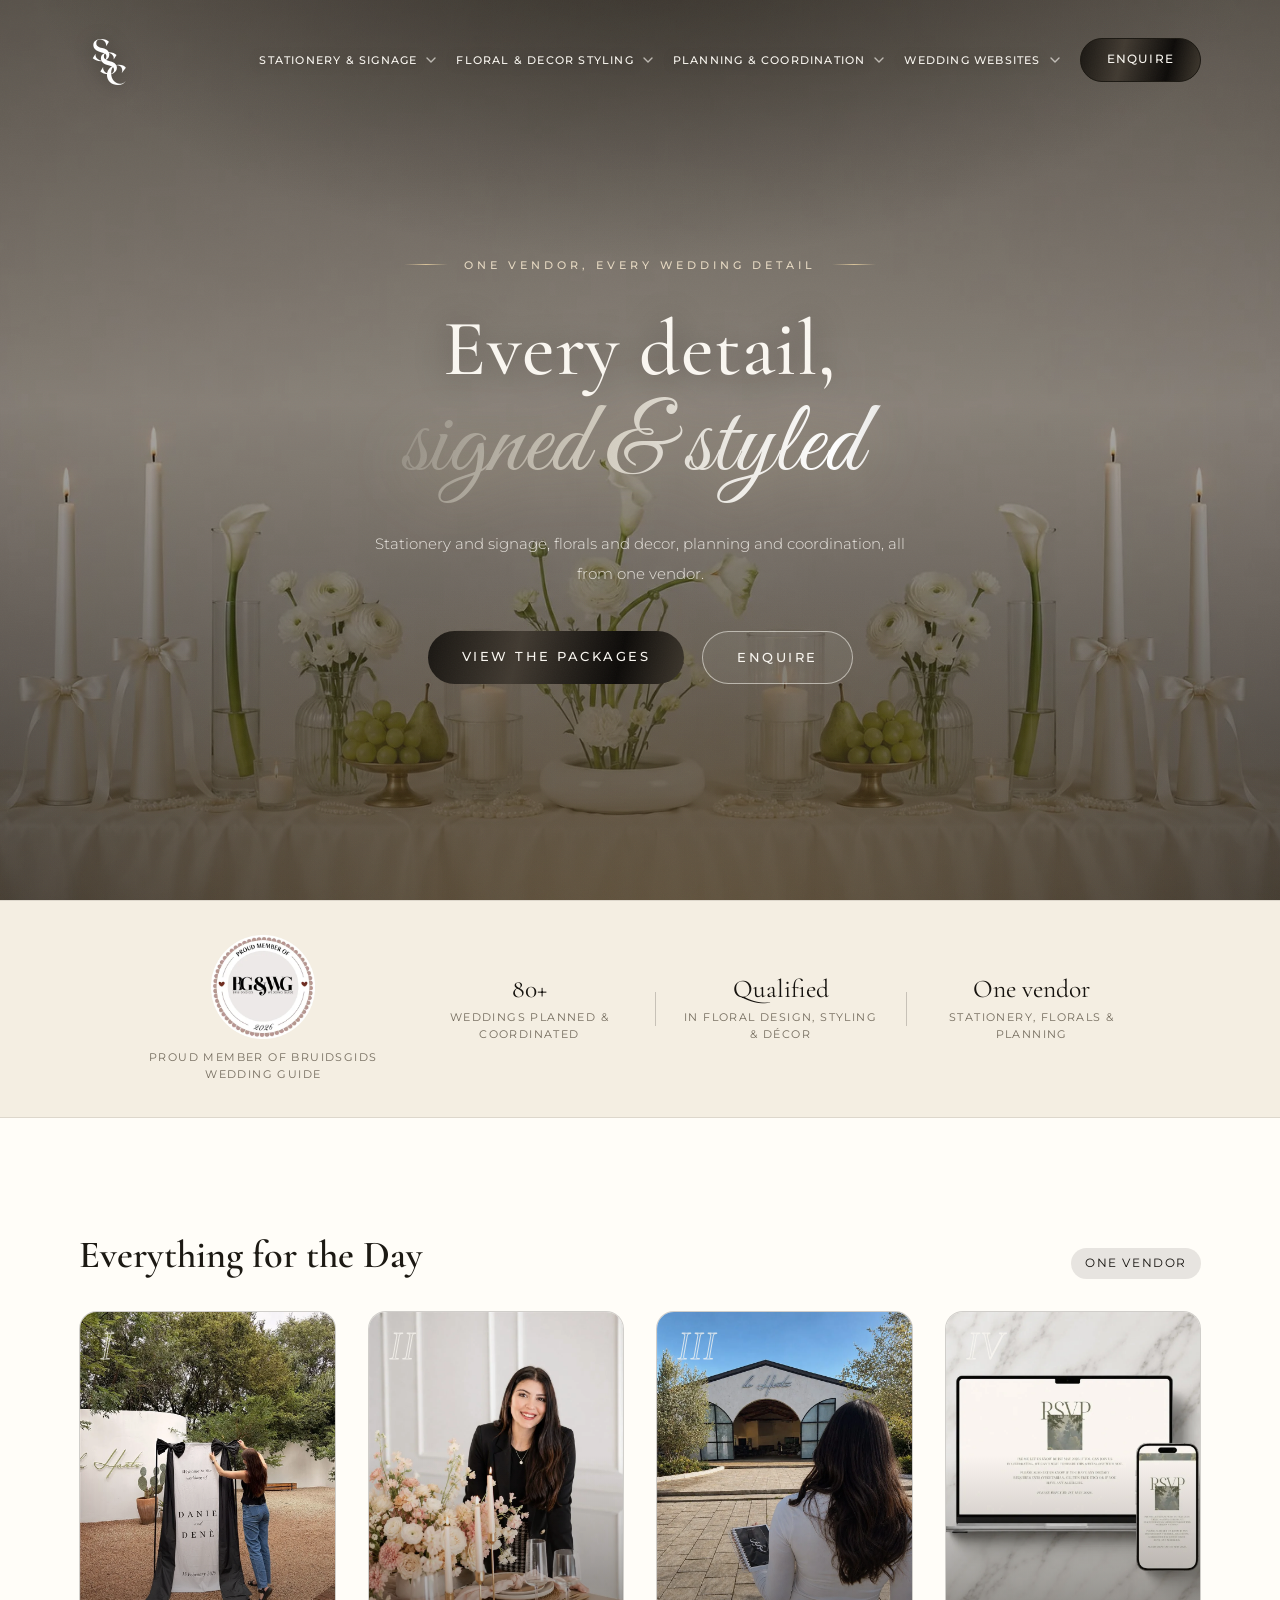
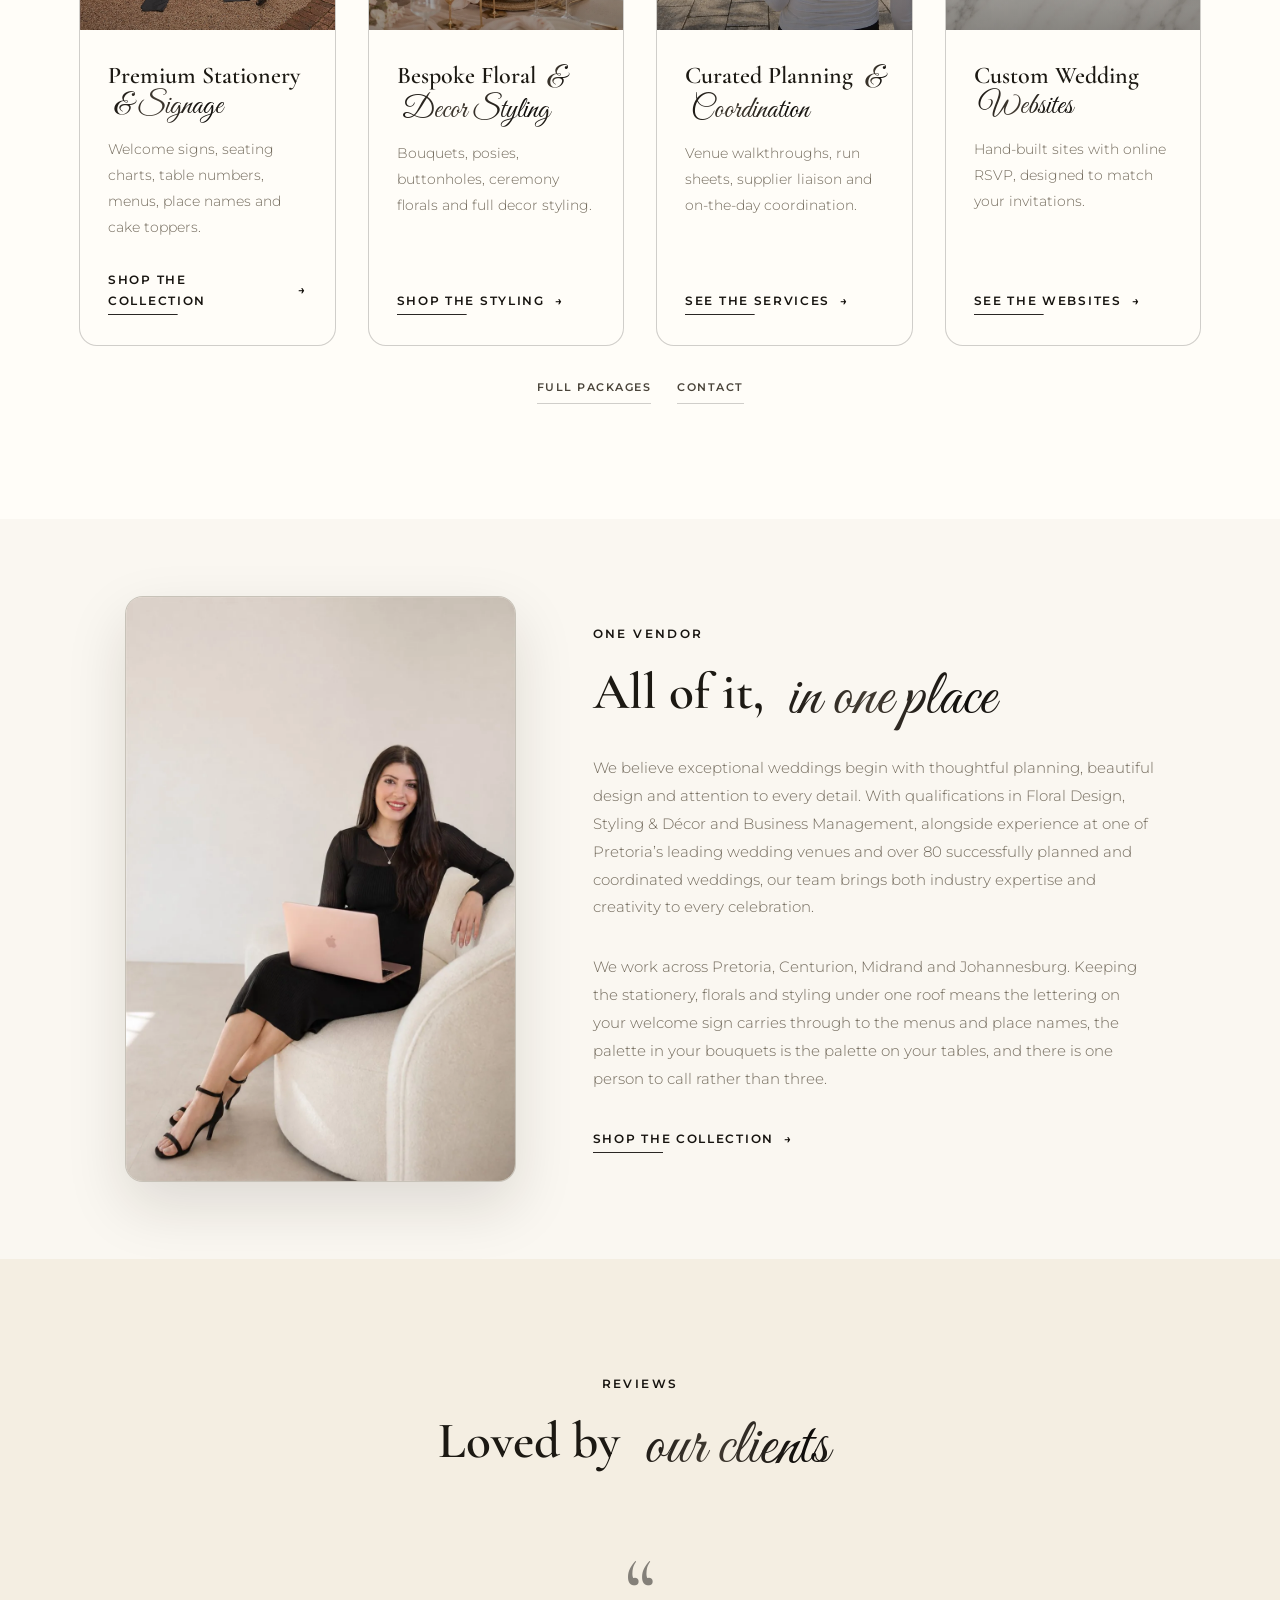
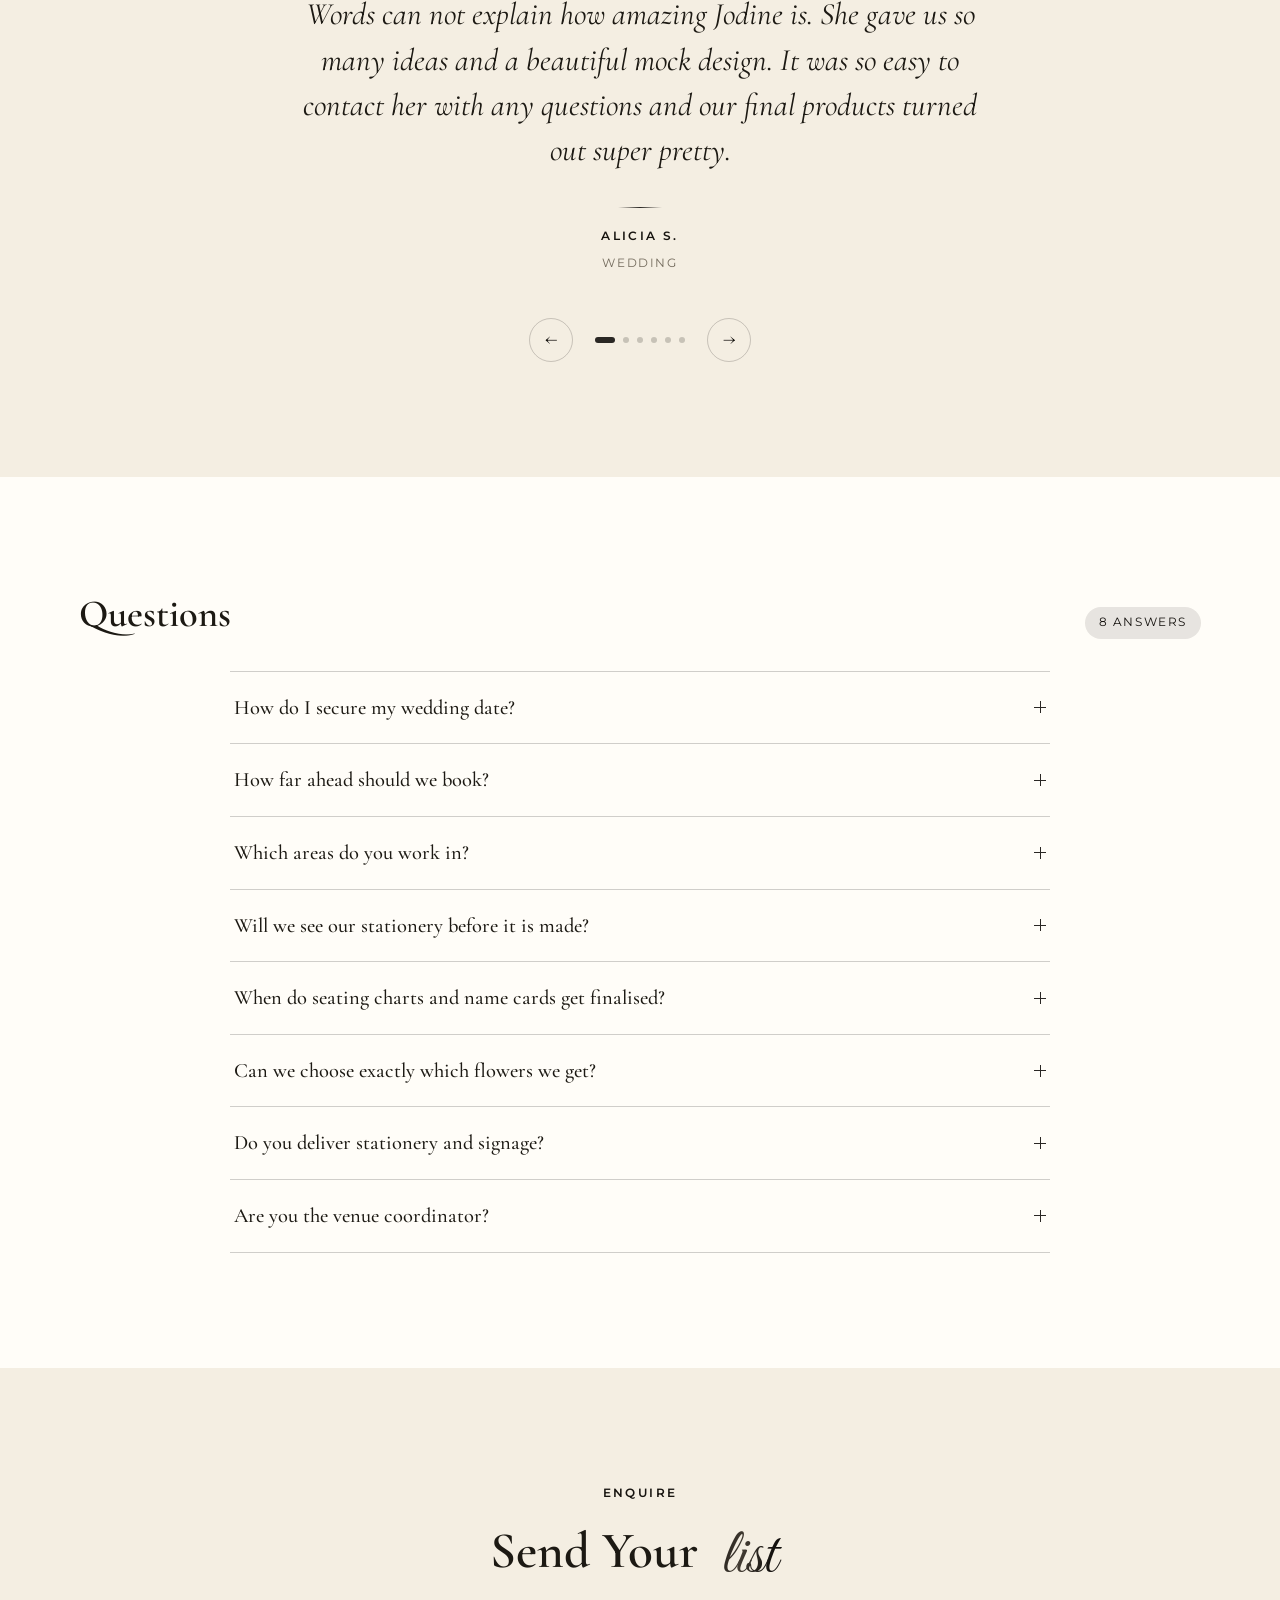
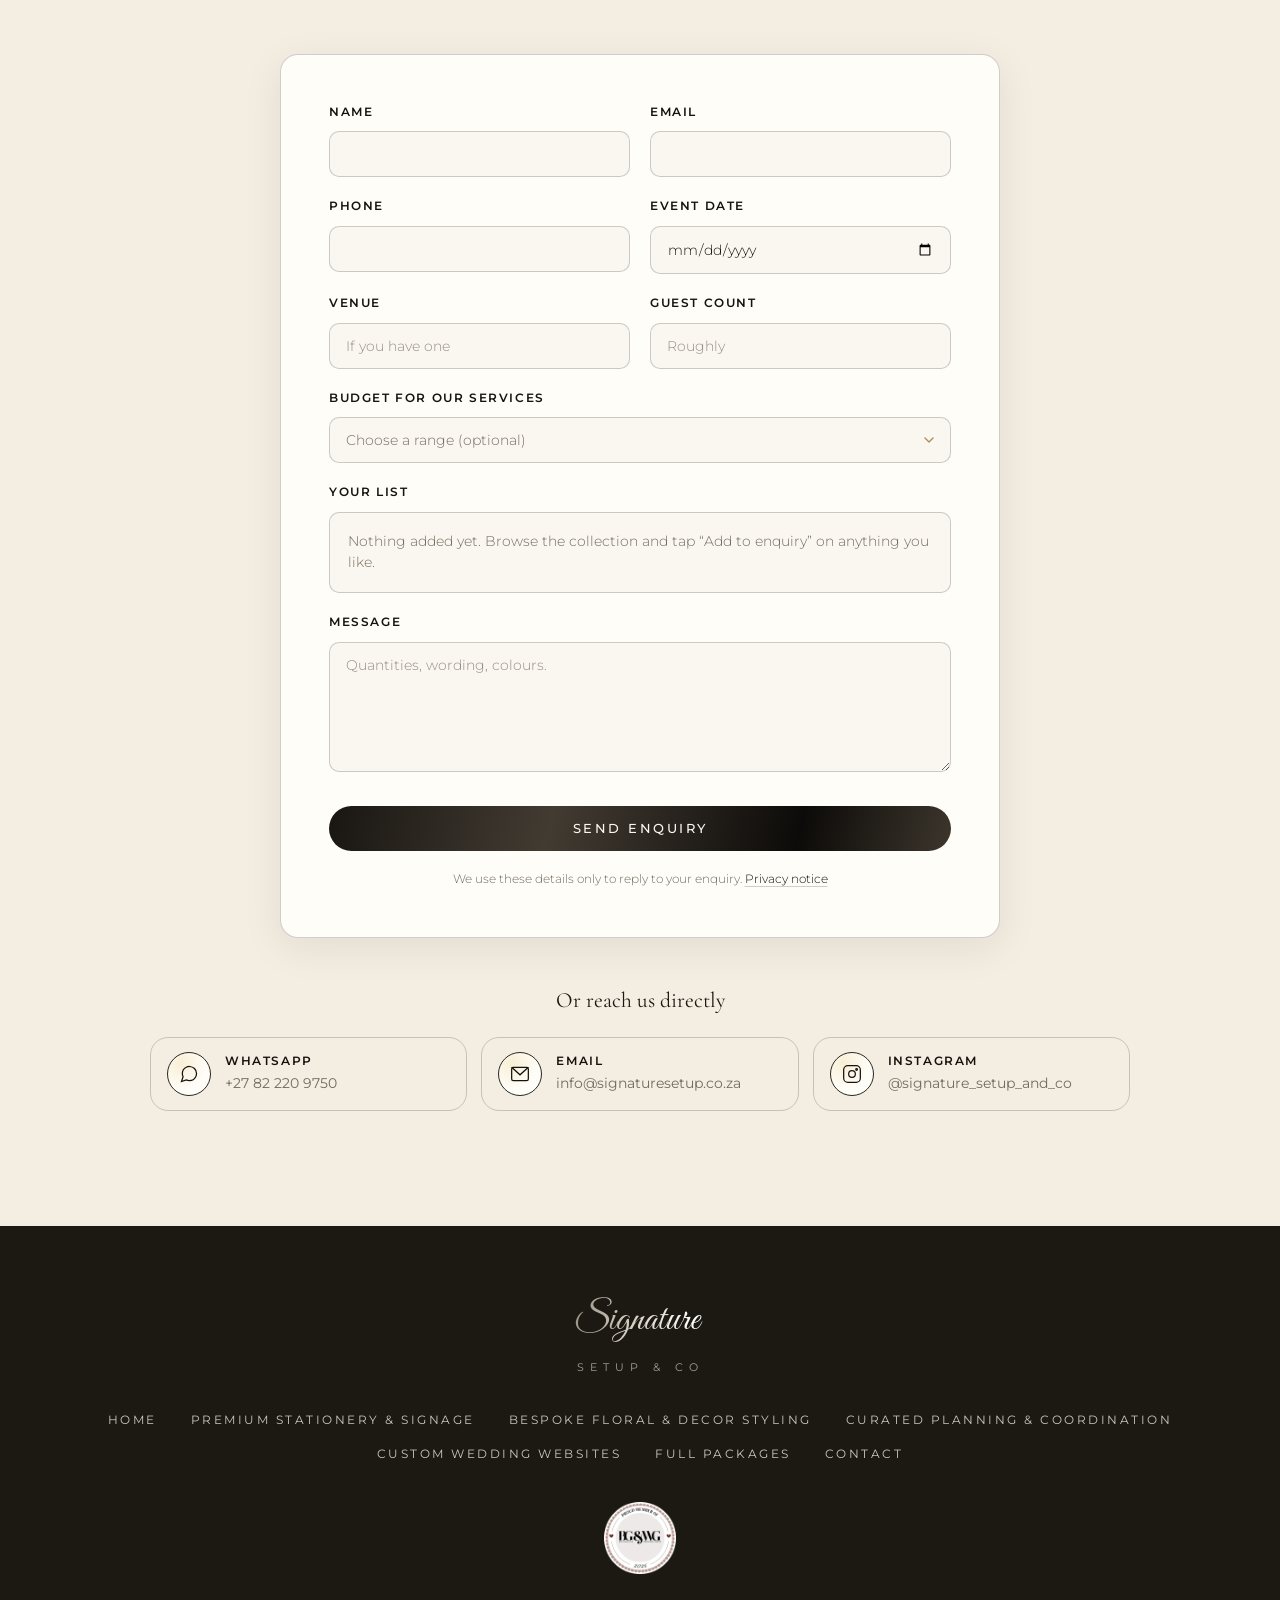
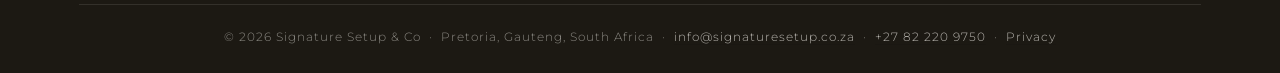
==== commit a80b3a92: "Fold the Contact section into the enquiry section" ====
--- a/index.html
+++ b/index.html
@@ -639,45 +639,37 @@
                 <p class="form-privacy">We use these details only to reply to your enquiry. <a href="privacy.html">Privacy notice</a></p>
             </form>
         </div>
-    </div>
-</section>
-
-<!-- CONTACT -->
-<section id="contact" class="section section--tight">
-    <div class="container">
-        <div class="shop-head fade-el">
-            <h2>Contact</h2>
-            <span class="rule" aria-hidden="true"></span>
-            <span class="count">Pretoria</span>
-        </div>
-
-        <div class="contact-grid fade-el">
-            <a href="mailto:info@signaturesetup.co.za" class="contact-card">
-                <div class="card-icon">
-                    <svg width="24" height="24" viewBox="0 0 24 24" fill="none" stroke="currentColor" stroke-width="1.5"><rect x="2" y="4" width="20" height="16" rx="2"/><polyline points="2,4 12,13 22,4"/></svg>
-                </div>
-                <h3>Email</h3>
-                <p>info@signaturesetup.co.za</p>
-                <span class="link-arrow">Send a message <i aria-hidden="true">&rarr;</i></span>
-            </a>
-
-            <a href="https://wa.me/27822209750" target="_blank" rel="noopener" class="contact-card">
-                <div class="card-icon">
-                    <svg width="24" height="24" viewBox="0 0 24 24" fill="none" stroke="currentColor" stroke-width="1.5"><path d="M21 11.5a8.38 8.38 0 0 1-.9 3.8 8.5 8.5 0 0 1-7.6 4.7 8.38 8.38 0 0 1-3.8-.9L3 21l1.9-5.7a8.38 8.38 0 0 1-.9-3.8 8.5 8.5 0 0 1 4.7-7.6 8.38 8.38 0 0 1 3.8-.9h.5a8.48 8.48 0 0 1 8 8v.5z"/></svg>
-                </div>
-                <h3>WhatsApp</h3>
-                <p>+27 82 220 9750</p>
-                <span class="link-arrow">Open WhatsApp <i aria-hidden="true">&rarr;</i></span>
-            </a>
-
-            <a href="https://www.instagram.com/signature_setup_and_co/" target="_blank" rel="noopener" class="contact-card">
-                <div class="card-icon">
-                    <svg width="24" height="24" viewBox="0 0 24 24" fill="none" stroke="currentColor" stroke-width="1.5"><rect x="2" y="2" width="20" height="20" rx="5"/><circle cx="12" cy="12" r="4"/><circle cx="17.5" cy="6.5" r="1"/></svg>
-                </div>
-                <h3>Instagram</h3>
-                <p>New pieces and studio work.</p>
-                <span class="link-arrow">Follow <i aria-hidden="true">&rarr;</i></span>
-            </a>
+
+        <!-- CONTACT: folded in from its own section. Keeps id="contact" because
+             every page's footer links to index.html#contact. -->
+        <div id="contact" class="enquiry-contact fade-el">
+            <p class="enquiry-contact-lead">Or reach us directly</p>
+            <ul class="contact-links">
+                <li>
+                    <a href="https://wa.me/27822209750" target="_blank" rel="noopener" class="contact-link">
+                        <span class="card-icon" aria-hidden="true">
+                            <svg width="20" height="20" viewBox="0 0 24 24" fill="none" stroke="currentColor" stroke-width="1.5"><path d="M21 11.5a8.38 8.38 0 0 1-.9 3.8 8.5 8.5 0 0 1-7.6 4.7 8.38 8.38 0 0 1-3.8-.9L3 21l1.9-5.7a8.38 8.38 0 0 1-.9-3.8 8.5 8.5 0 0 1 4.7-7.6 8.38 8.38 0 0 1 3.8-.9h.5a8.48 8.48 0 0 1 8 8v.5z"/></svg>
+                        </span>
+                        <span class="contact-link-text"><strong>WhatsApp</strong><span>+27 82 220 9750</span></span>
+                    </a>
+                </li>
+                <li>
+                    <a href="mailto:info@signaturesetup.co.za" class="contact-link">
+                        <span class="card-icon" aria-hidden="true">
+                            <svg width="20" height="20" viewBox="0 0 24 24" fill="none" stroke="currentColor" stroke-width="1.5"><rect x="2" y="4" width="20" height="16" rx="2"/><polyline points="2,4 12,13 22,4"/></svg>
+                        </span>
+                        <span class="contact-link-text"><strong>Email</strong><span>info@signaturesetup.co.za</span></span>
+                    </a>
+                </li>
+                <li>
+                    <a href="https://www.instagram.com/signature_setup_and_co/" target="_blank" rel="noopener" class="contact-link">
+                        <span class="card-icon" aria-hidden="true">
+                            <svg width="20" height="20" viewBox="0 0 24 24" fill="none" stroke="currentColor" stroke-width="1.5"><rect x="2" y="2" width="20" height="20" rx="5"/><circle cx="12" cy="12" r="4"/><circle cx="17.5" cy="6.5" r="1"/></svg>
+                        </span>
+                        <span class="contact-link-text"><strong>Instagram</strong><span>@signature_setup_and_co</span></span>
+                    </a>
+                </li>
+            </ul>
         </div>
     </div>
 </section>
--- a/styles.css
+++ b/styles.css
@@ -2263,18 +2263,10 @@
 }
 
 
-/* ---------- Contact ---------- */
-.contact-grid {
-  display: grid;
-  grid-template-columns: repeat(3, 1fr);
-  gap: clamp(20px, 2.5vw, 32px);
-  margin-top: 1rem;
-}
-
-@media (max-width: 768px) {
-  .contact-grid { grid-template-columns: 1fr; max-width: 460px; margin: 1rem auto 0; }
-}
-
+/* ---------- Contact ----------
+   The old standalone Contact section is folded into the enquiry section on
+   the home page: one slim row under the form for people who would rather
+   message than fill it in. */
 .card-icon {
   display: inline-flex;
   align-items: center;
@@ -2289,45 +2281,68 @@
     var(--paper);
 }
 
-.contact-card {
-  display: flex;
-  flex-direction: column;
+.enquiry-contact {
+  max-width: 980px;
+  margin: clamp(30px, 4vw, 44px) auto 0;
+  text-align: center;
+  /* every page links here as index.html#contact; clear the fixed nav */
+  scroll-margin-top: 104px;
+}
+
+.enquiry-contact-lead {
+  font-family: var(--font-display);
+  font-size: 1.35rem;
+  color: var(--ink);
+  margin-bottom: 18px;
+}
+
+.contact-links {
+  list-style: none;
+  margin: 0;
+  padding: 0;
+  display: grid;
+  grid-template-columns: repeat(3, 1fr);
+  gap: 14px;
+}
+
+.contact-link {
+  display: flex;
   align-items: center;
-  text-align: center;
-  padding: 50px 34px 42px;
-  background-color: var(--ivory);
+  gap: 14px;
+  height: 100%;
+  padding: 14px 16px;
+  text-align: left;
   border: 1px solid var(--gold-soft);
   border-radius: var(--radius-card);
   color: inherit;
   transition: var(--transition);
 }
-
-.contact-card:hover {
-  transform: translateY(-8px);
-  box-shadow: var(--shadow-lift);
+.contact-link:hover {
   border-color: var(--gold);
+  background-color: var(--paper);
   color: inherit;
 }
 
-.contact-card--info { cursor: default; }
-.contact-card--info:hover {
-  transform: none;
-  box-shadow: none;
-  border-color: var(--gold-soft);
-}
-
-.contact-card .card-icon { margin-bottom: 24px; }
-
-.contact-card h3 { font-size: 1.5rem; }
-
-.contact-card p {
-  font-size: 0.88rem;
-  font-weight: 300;
+.contact-link .card-icon { width: 44px; height: 44px; flex: none; }
+
+.contact-link-text { min-width: 0; }
+.contact-link-text strong {
+  display: block;
+  font-size: 0.72rem;
+  font-weight: 600;
+  letter-spacing: 1.6px;
+  text-transform: uppercase;
+  color: var(--gold-text);
+}
+.contact-link-text span {
+  display: block;
+  font-size: 0.86rem;
   color: var(--muted);
-  line-height: 1.85;
-  margin-bottom: 1.4rem;
-  flex: 1;
   overflow-wrap: anywhere;
+}
+
+@media (max-width: 768px) {
+  .contact-links { grid-template-columns: 1fr; max-width: 420px; margin: 0 auto; }
 }
 
 
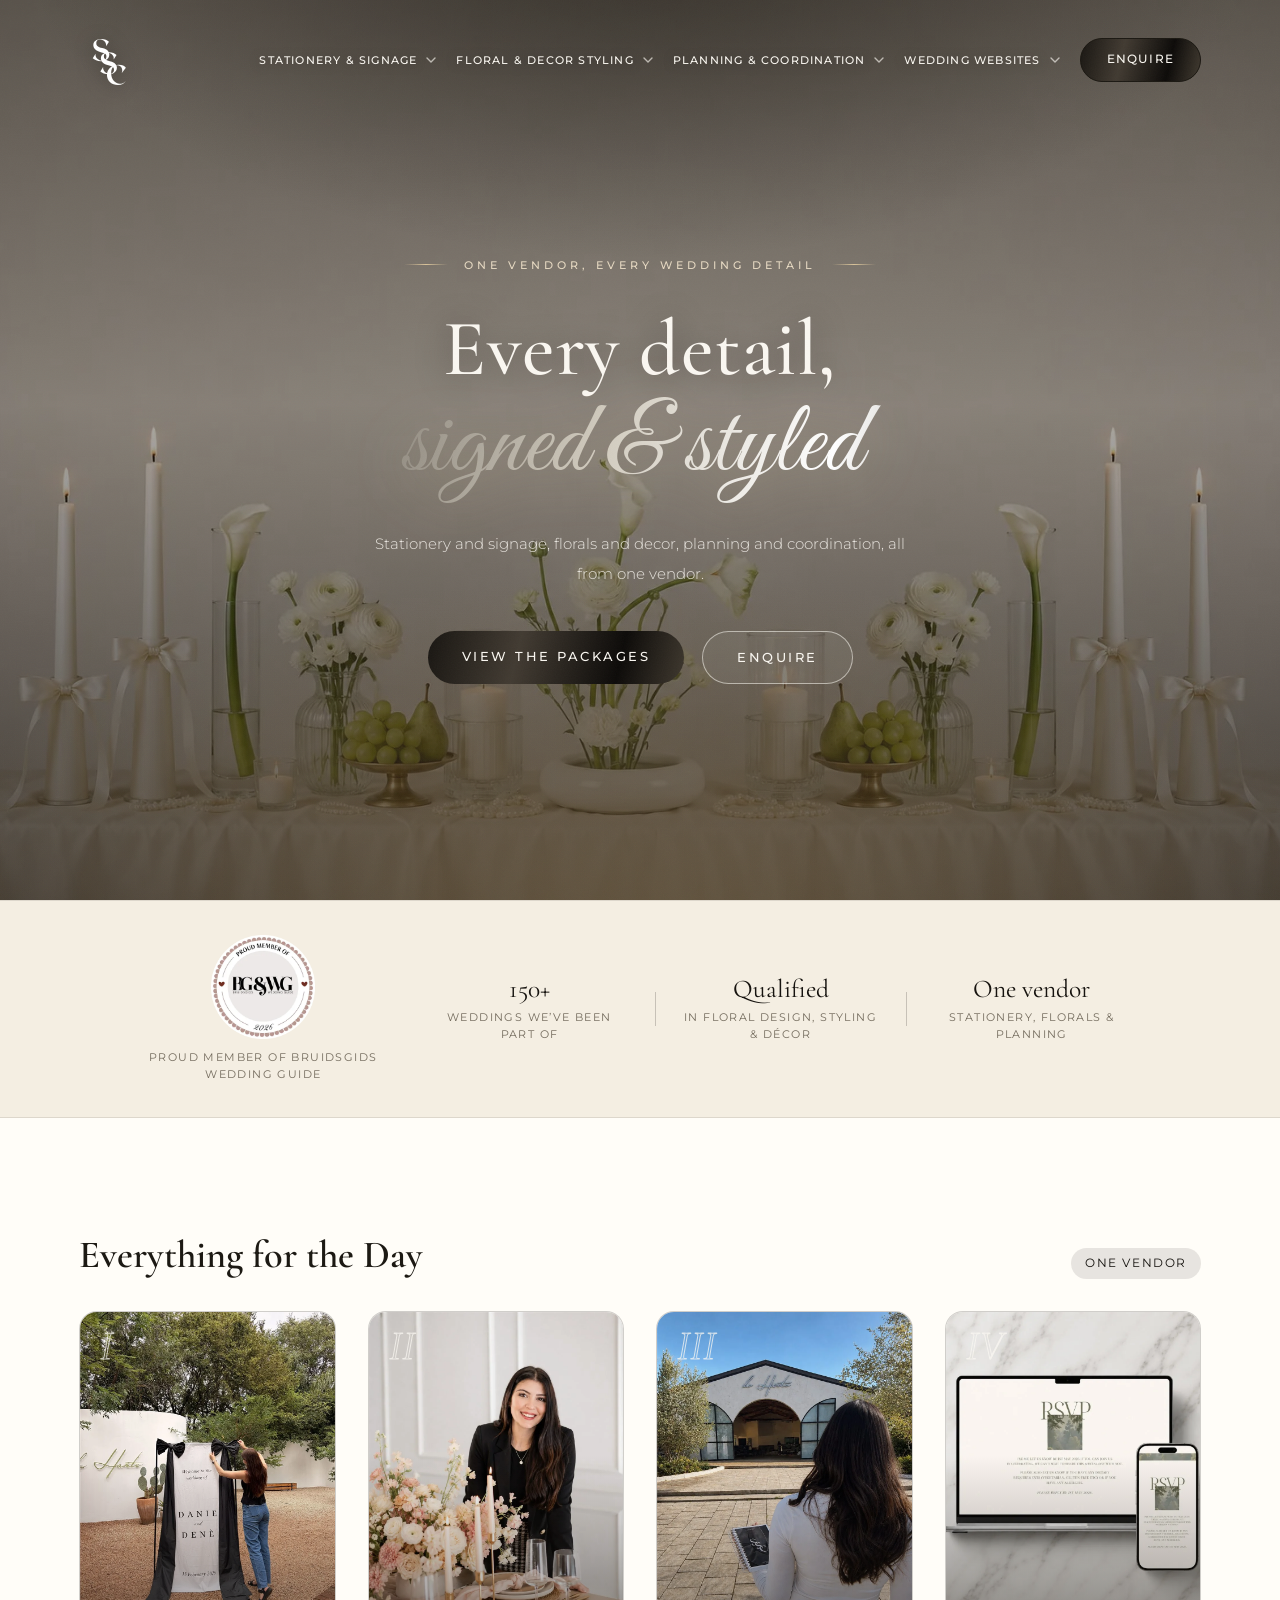
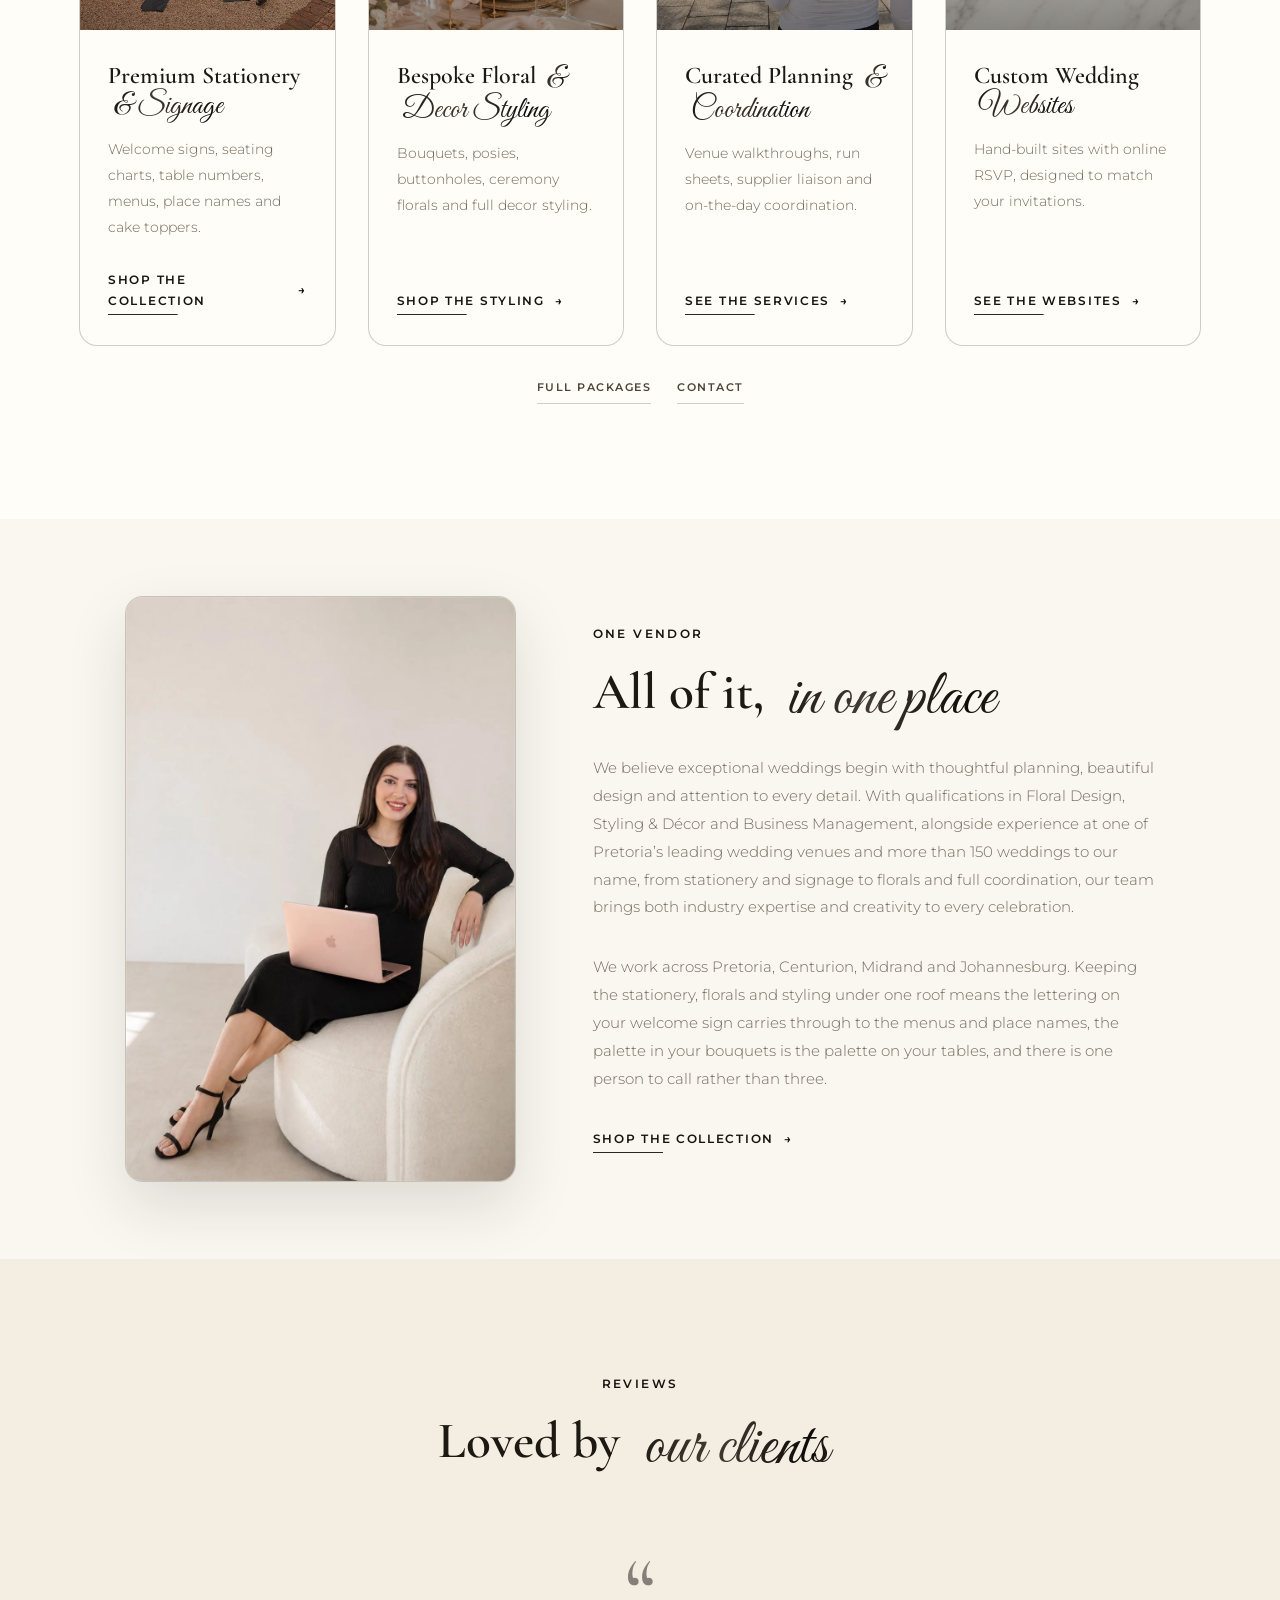
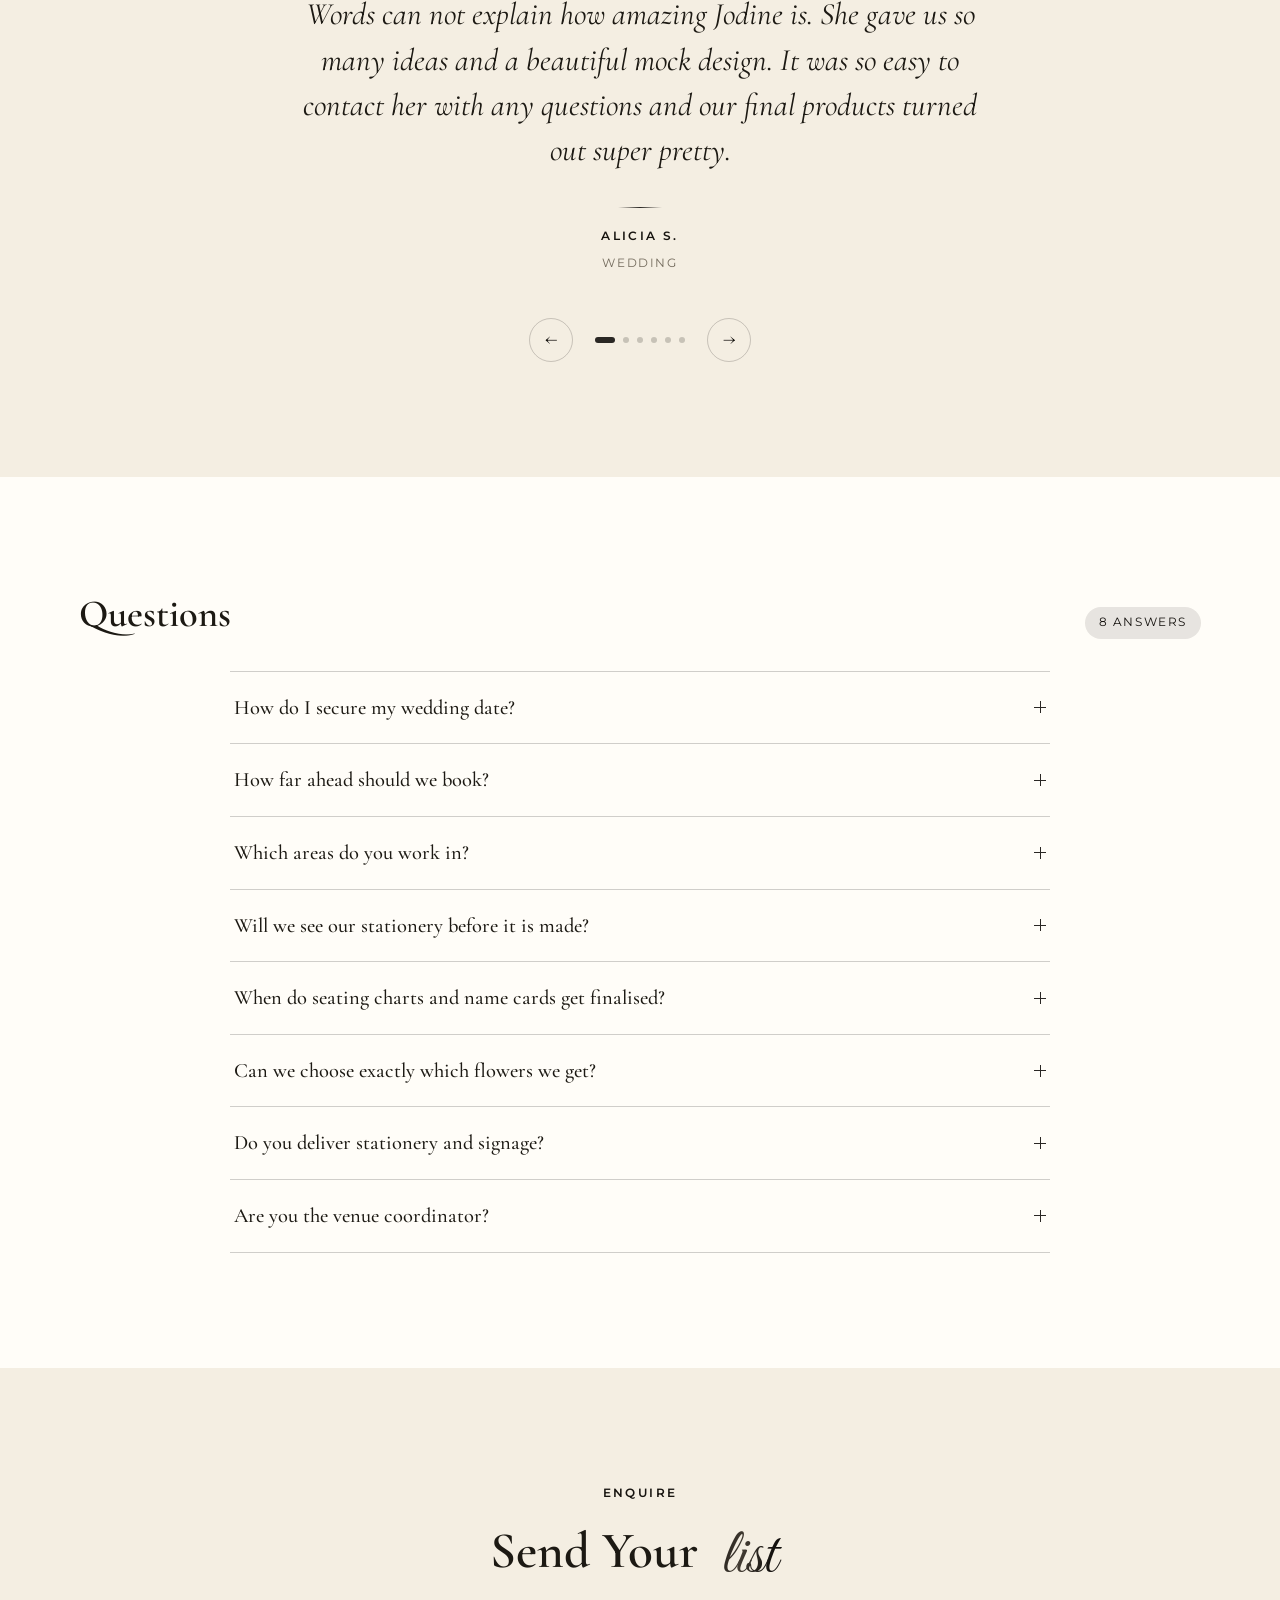
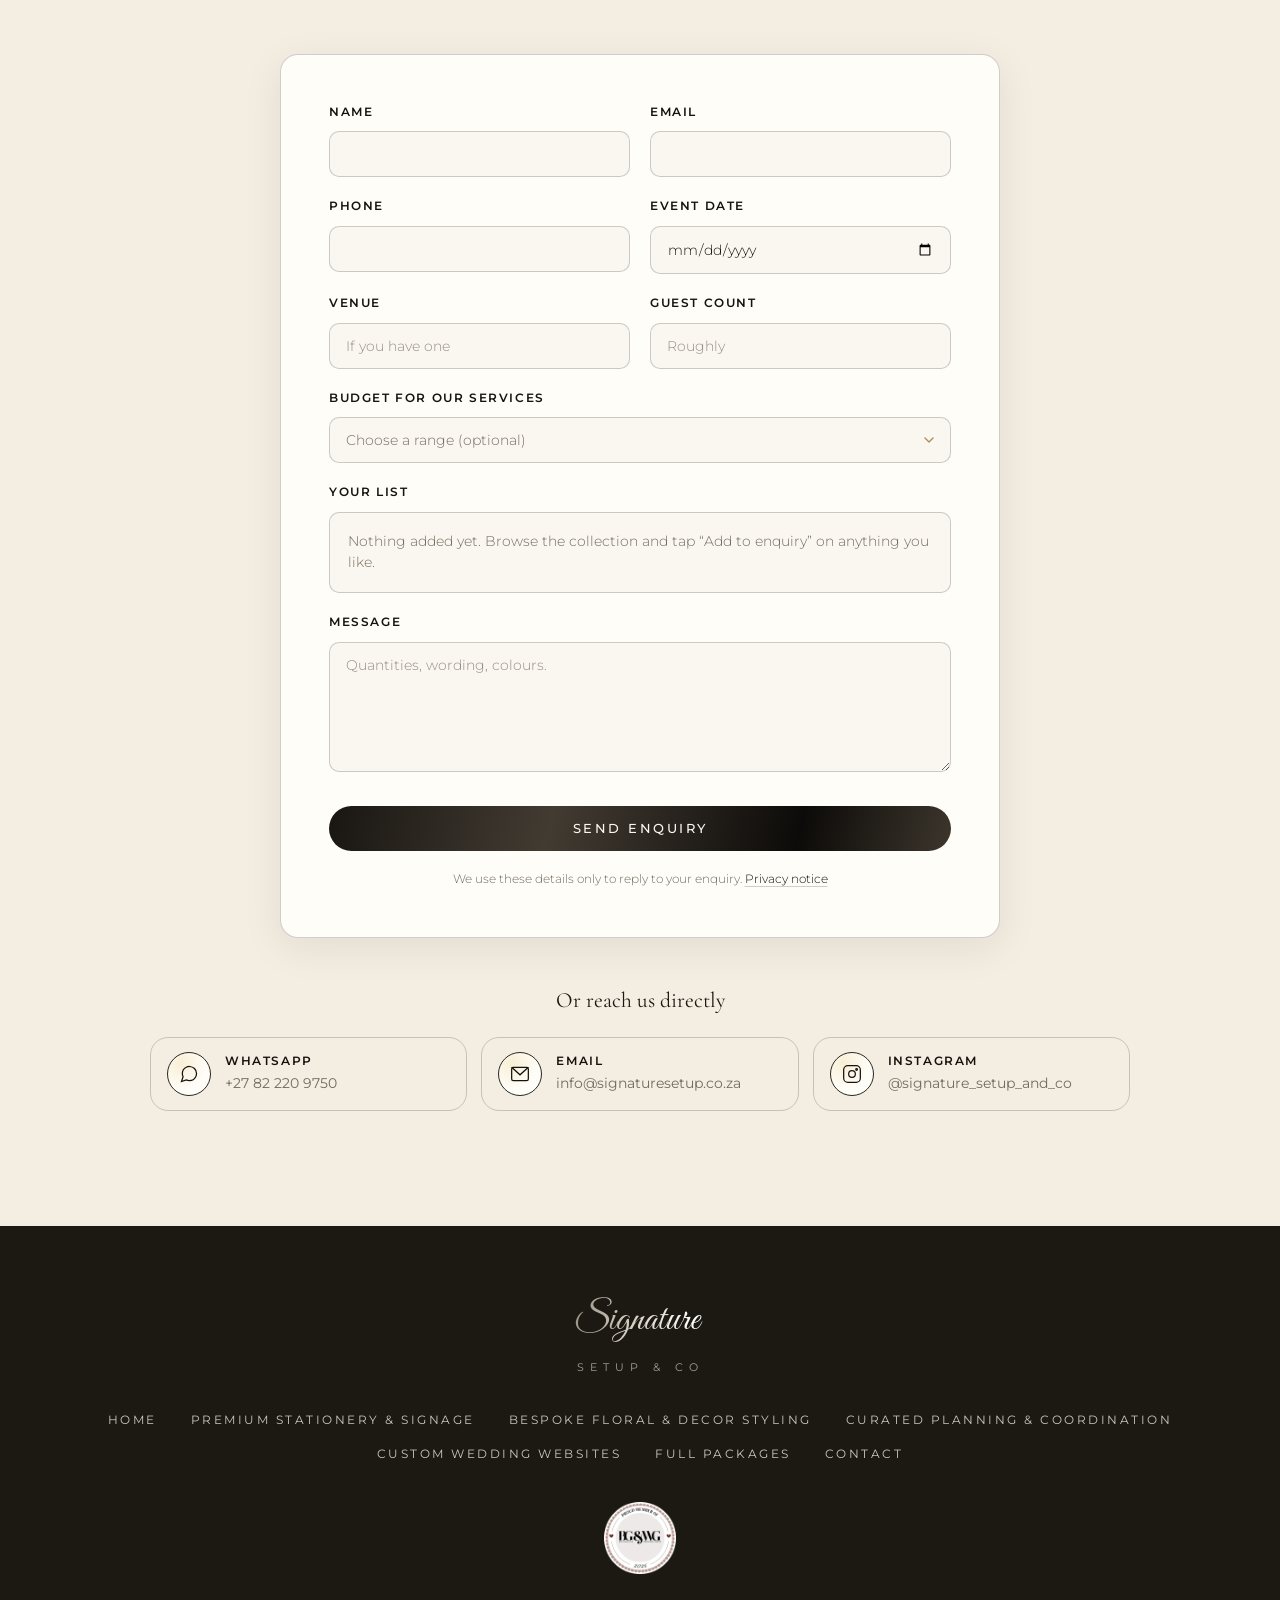
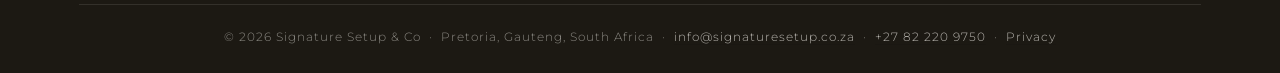
==== commit bb818791: "Update the weddings count to 150+ across every service" ====
--- a/index.html
+++ b/index.html
@@ -354,8 +354,8 @@
             <div class="trust-carousel">
                 <ul class="trust-track">
                     <li class="trust-item">
-                        <span class="trust-figure">80+</span>
-                        <span class="trust-label">weddings planned &amp; coordinated</span>
+                        <span class="trust-figure">150+</span>
+                        <span class="trust-label">weddings we&rsquo;ve been part of</span>
                     </li>
                     <li class="trust-item">
                         <span class="trust-figure">Qualified</span>
@@ -450,8 +450,8 @@
                 <p class="split-body">We believe exceptional weddings begin with thoughtful planning, beautiful
                 design and attention to every detail. With qualifications in Floral Design, Styling &amp; Décor
                 and Business Management, alongside experience at one of Pretoria’s leading wedding venues and
-                over 80 successfully planned and coordinated weddings, our team brings both industry expertise
-                and creativity to every celebration.</p>
+                more than 150 weddings to our name, from stationery and signage to florals and full
+                coordination, our team brings both industry expertise and creativity to every celebration.</p>
                 <p class="split-body">We work across Pretoria, Centurion, Midrand and Johannesburg.
                 Keeping the stationery, florals and styling under one roof means the lettering on your
                 welcome sign carries through to the menus and place names, the palette in your bouquets
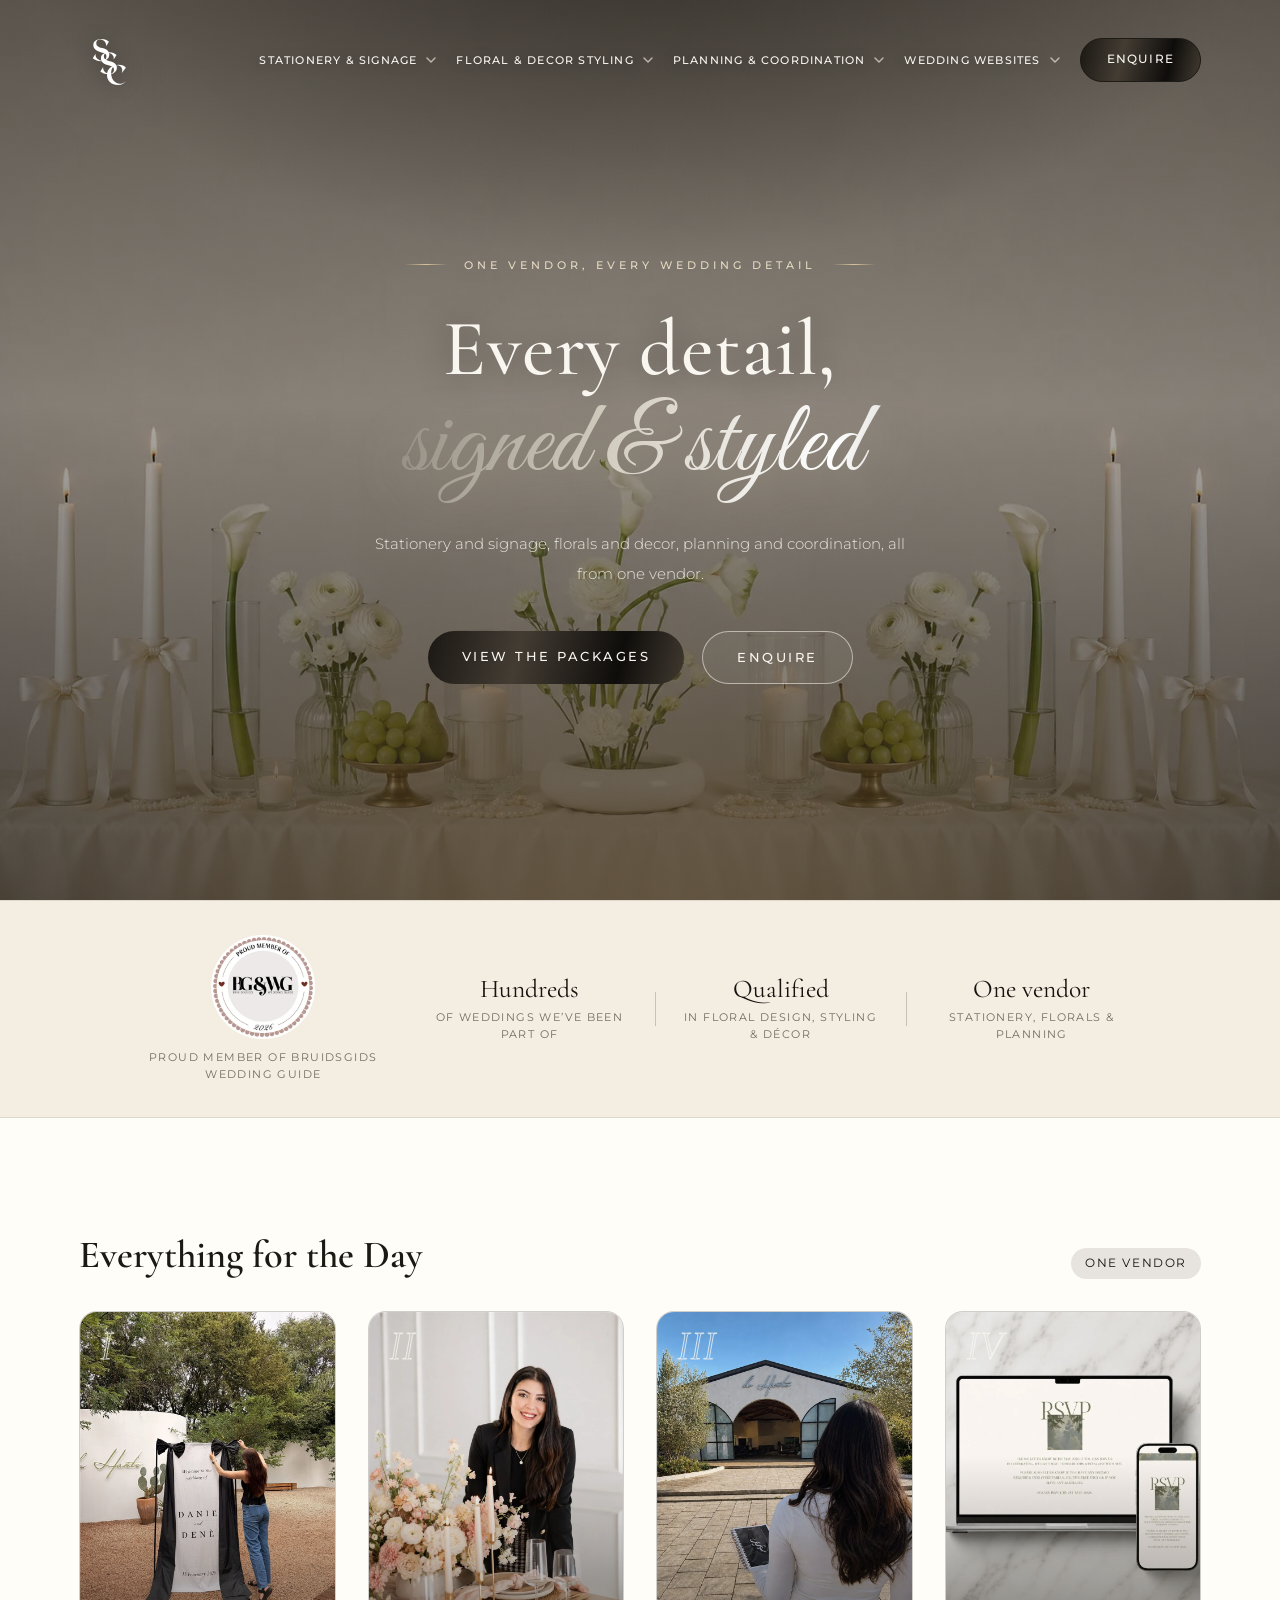
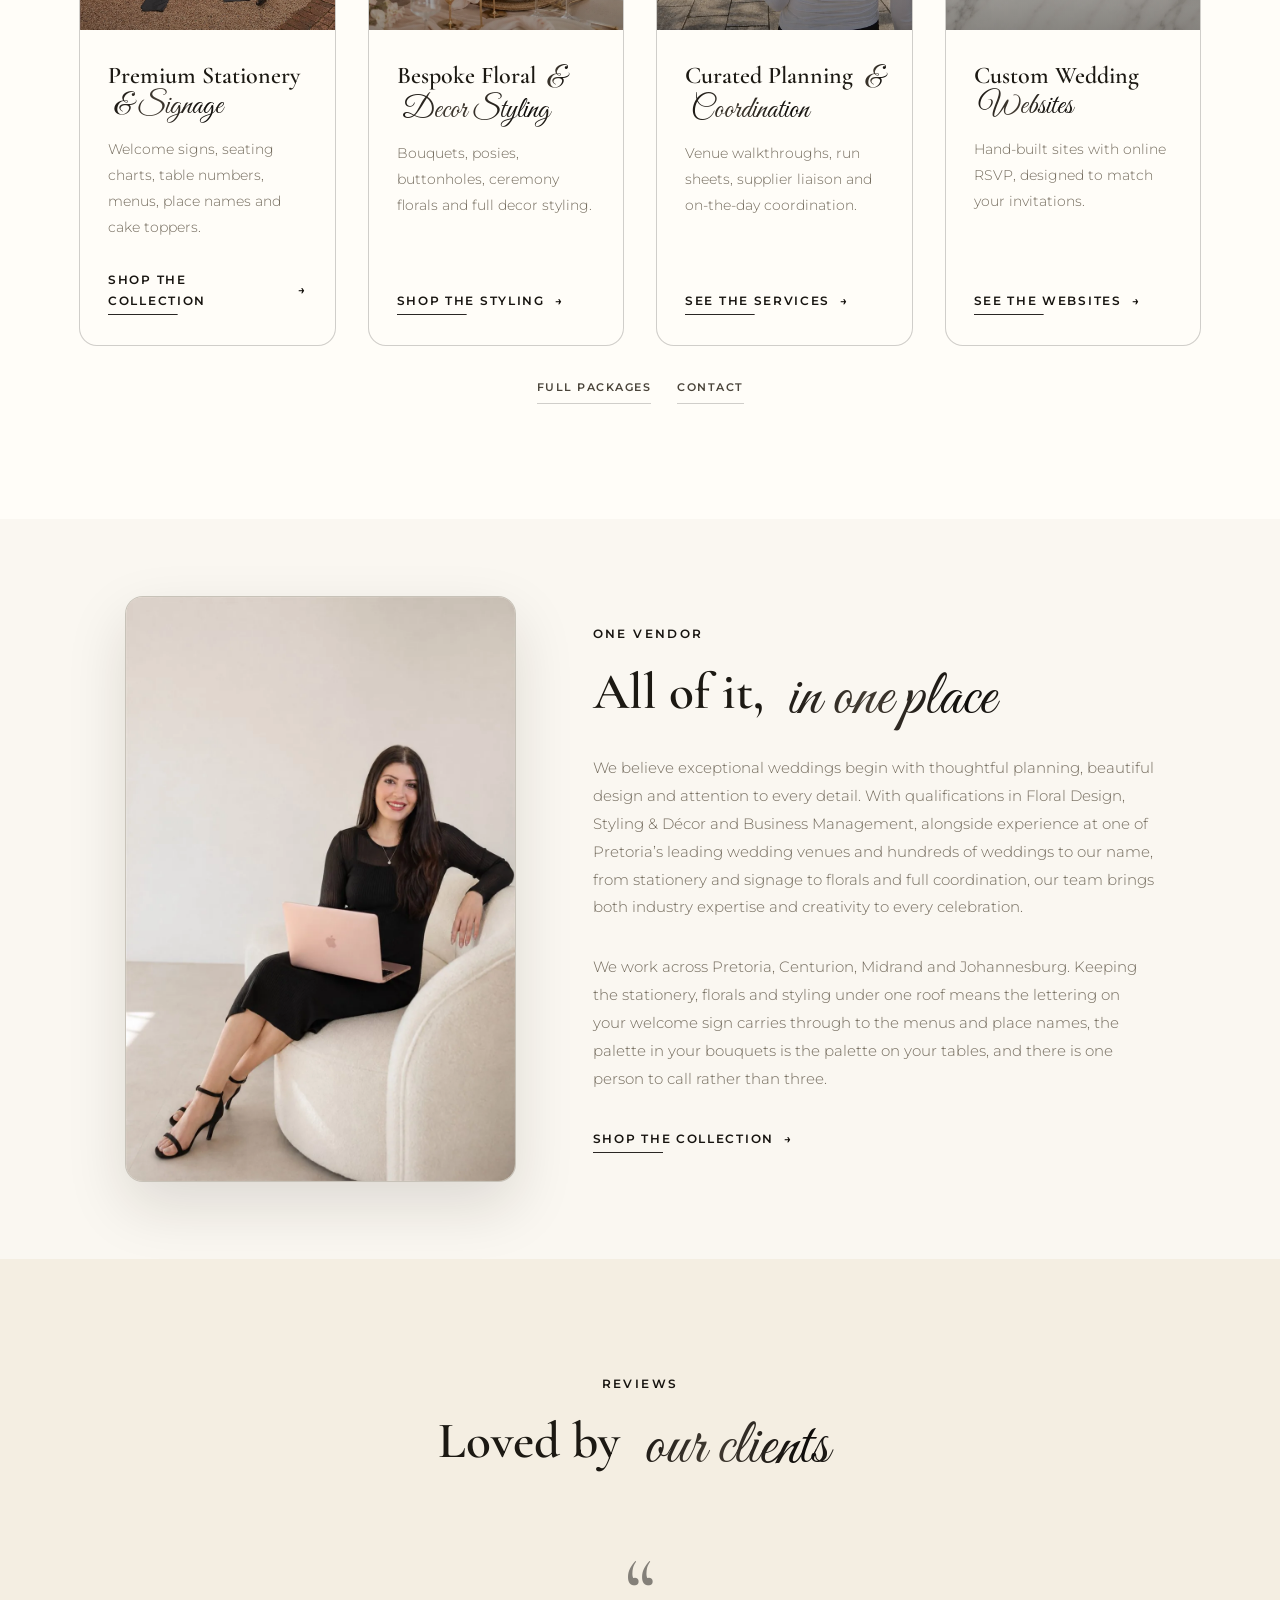
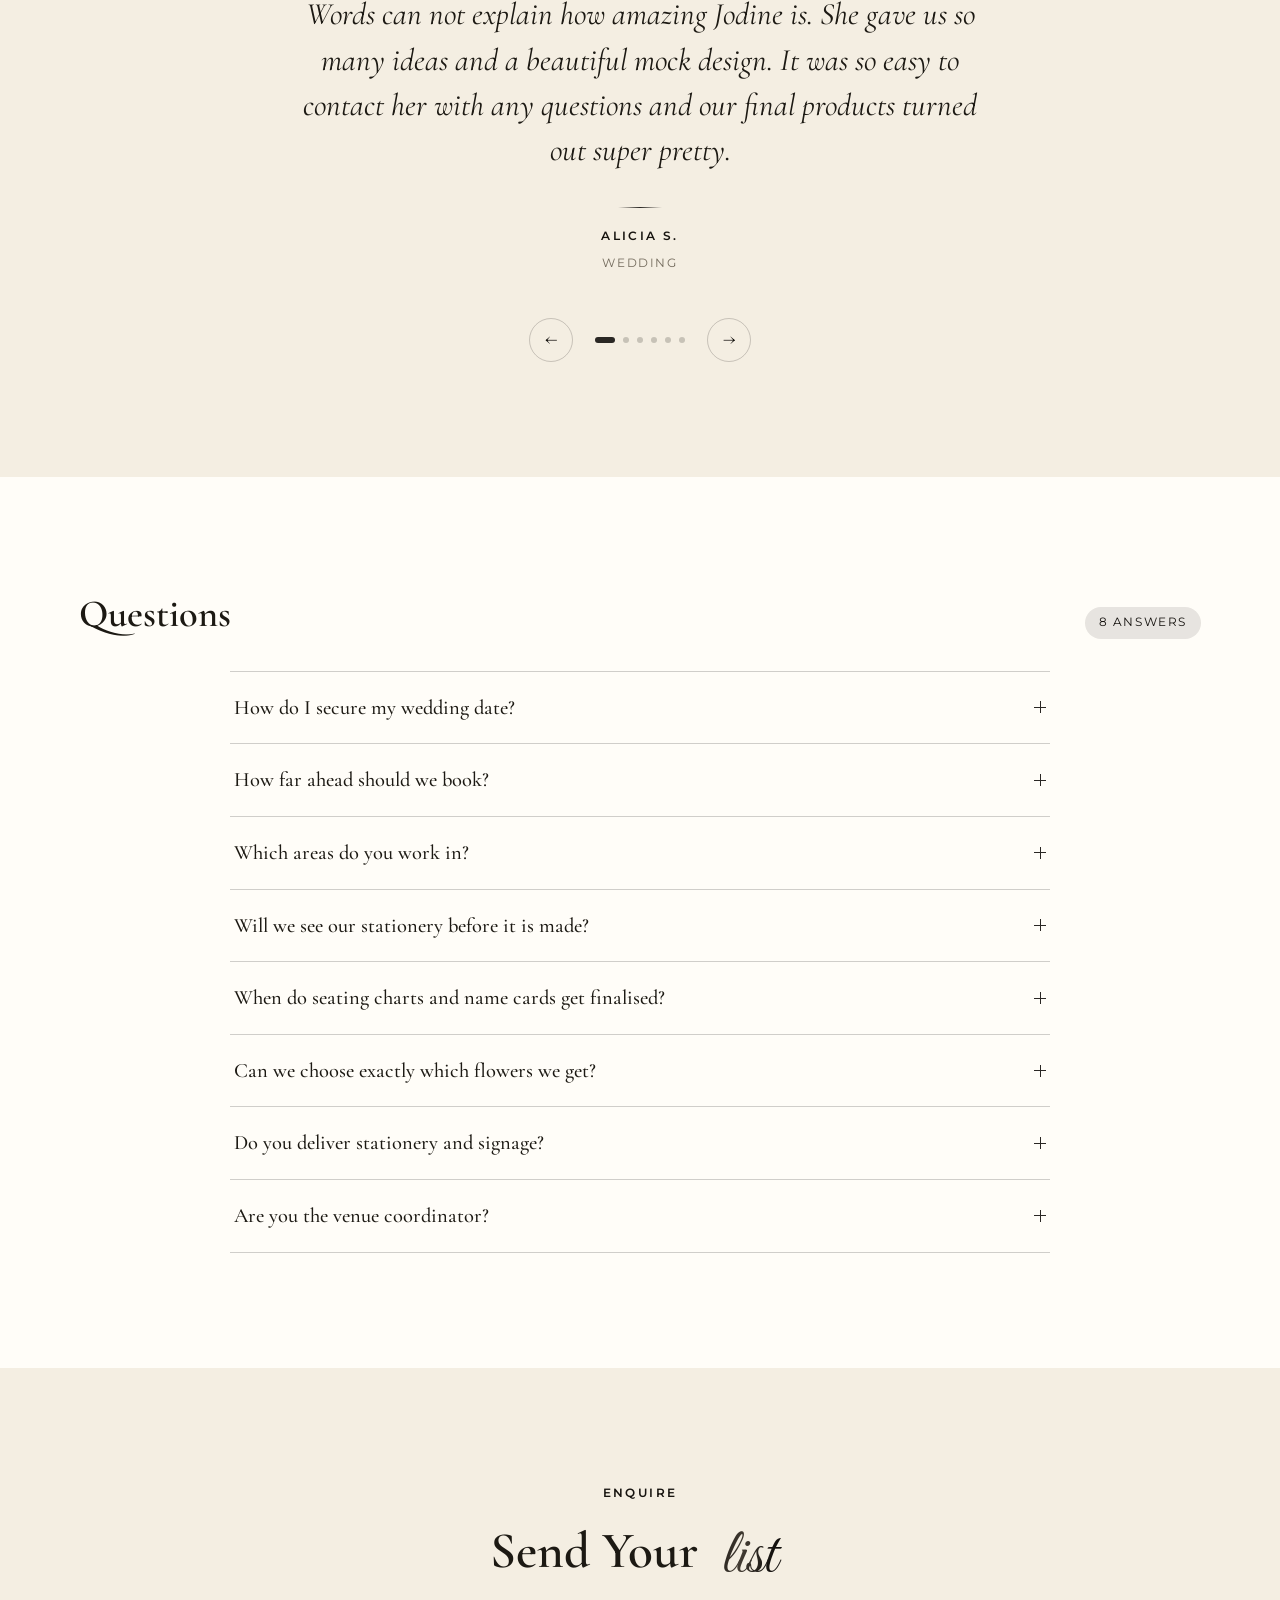
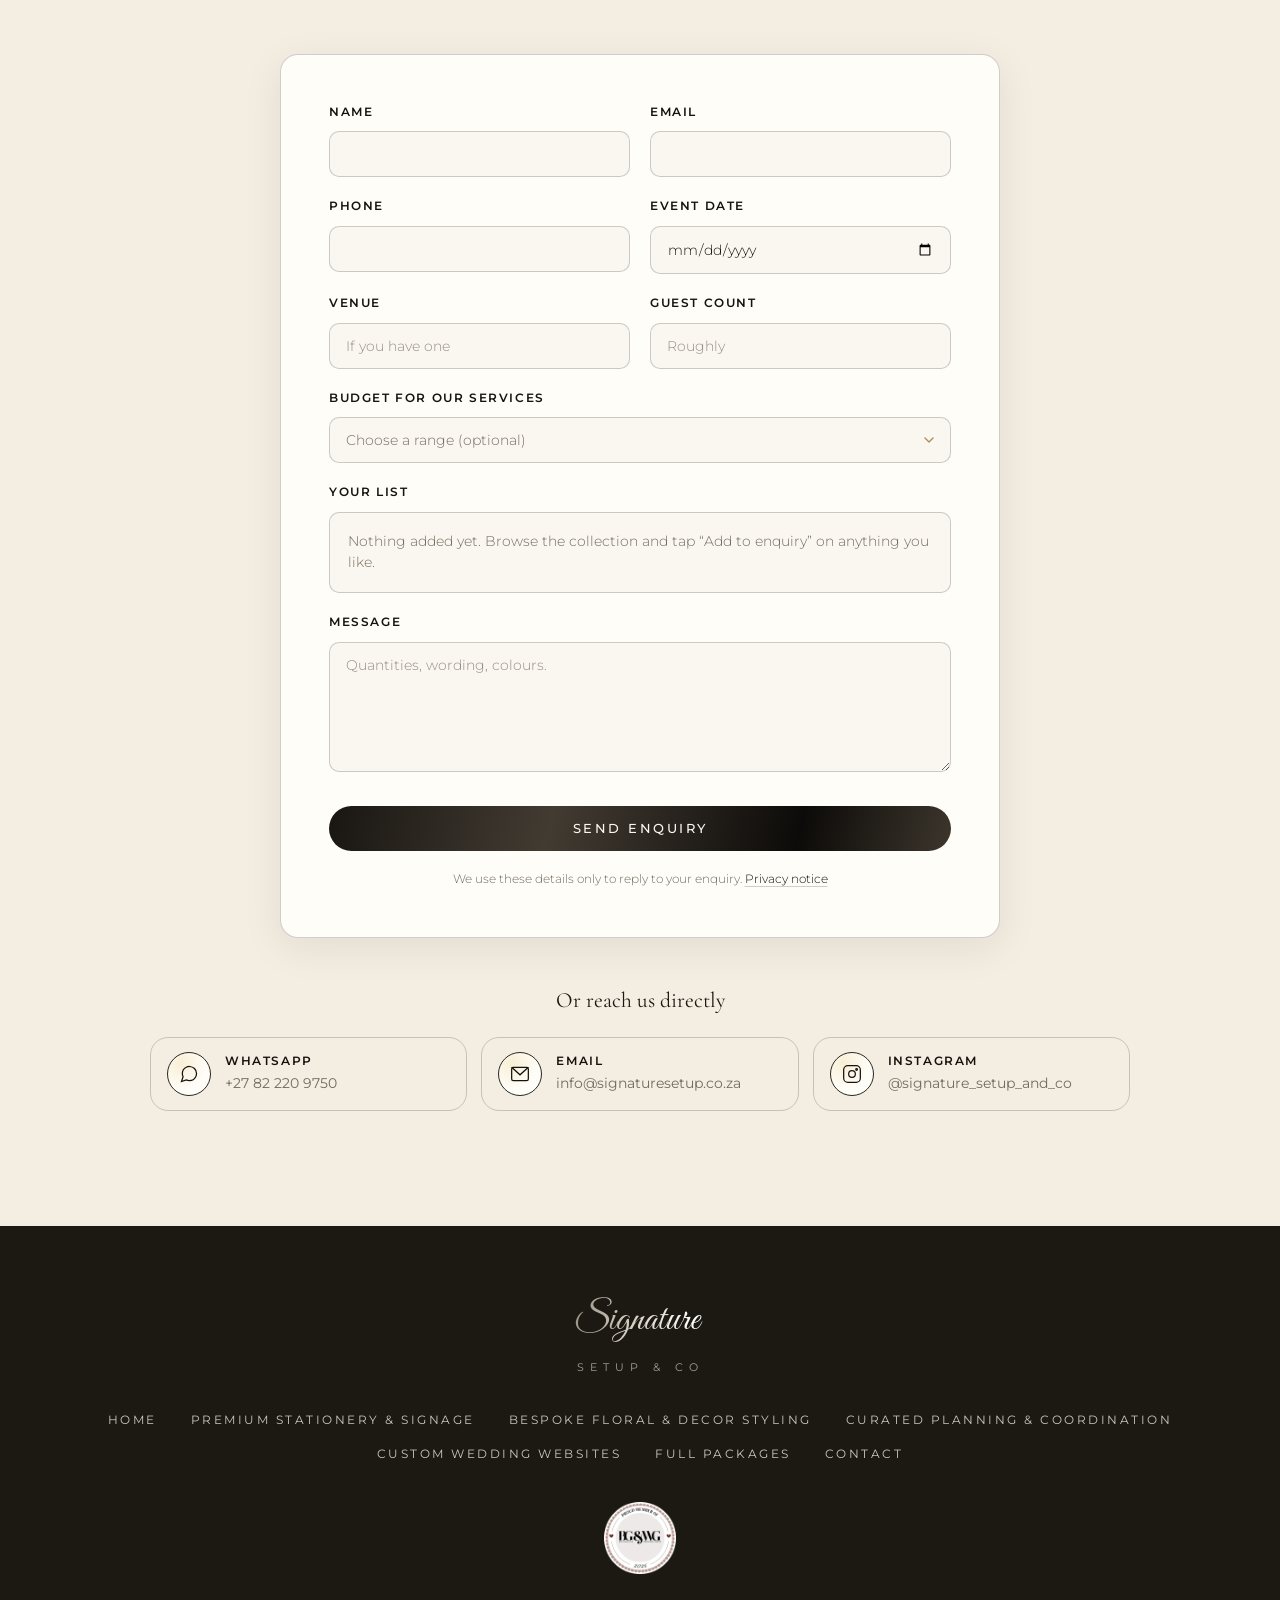
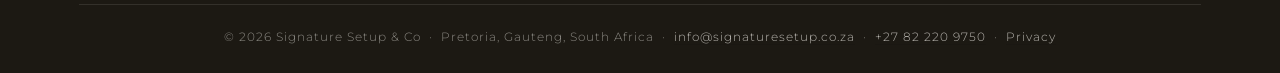
==== commit 0289378b: "Say hundreds of weddings rather than a figure that dates" ====
--- a/index.html
+++ b/index.html
@@ -354,8 +354,8 @@
             <div class="trust-carousel">
                 <ul class="trust-track">
                     <li class="trust-item">
-                        <span class="trust-figure">150+</span>
-                        <span class="trust-label">weddings we&rsquo;ve been part of</span>
+                        <span class="trust-figure">Hundreds</span>
+                        <span class="trust-label">of weddings we&rsquo;ve been part of</span>
                     </li>
                     <li class="trust-item">
                         <span class="trust-figure">Qualified</span>
@@ -450,7 +450,7 @@
                 <p class="split-body">We believe exceptional weddings begin with thoughtful planning, beautiful
                 design and attention to every detail. With qualifications in Floral Design, Styling &amp; Décor
                 and Business Management, alongside experience at one of Pretoria’s leading wedding venues and
-                more than 150 weddings to our name, from stationery and signage to florals and full
+                hundreds of weddings to our name, from stationery and signage to florals and full
                 coordination, our team brings both industry expertise and creativity to every celebration.</p>
                 <p class="split-body">We work across Pretoria, Centurion, Midrand and Johannesburg.
                 Keeping the stationery, florals and styling under one roof means the lettering on your
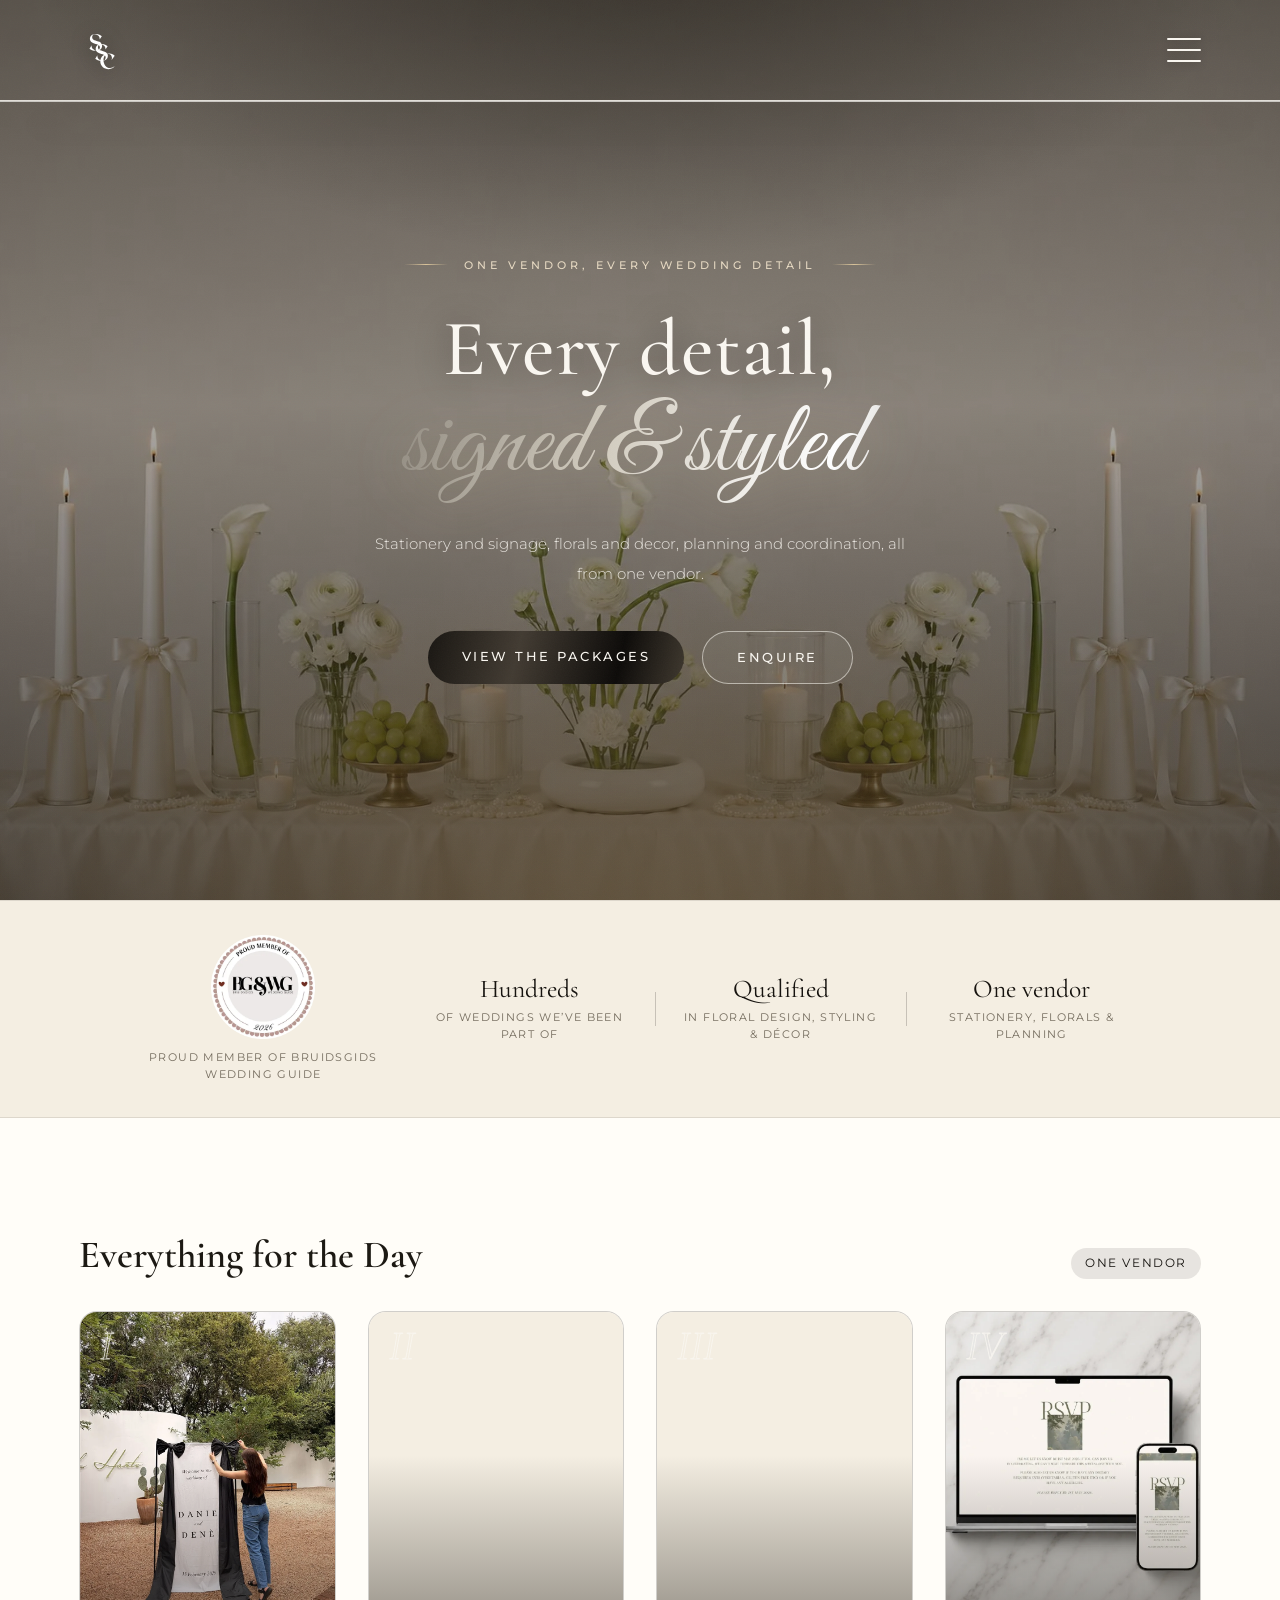
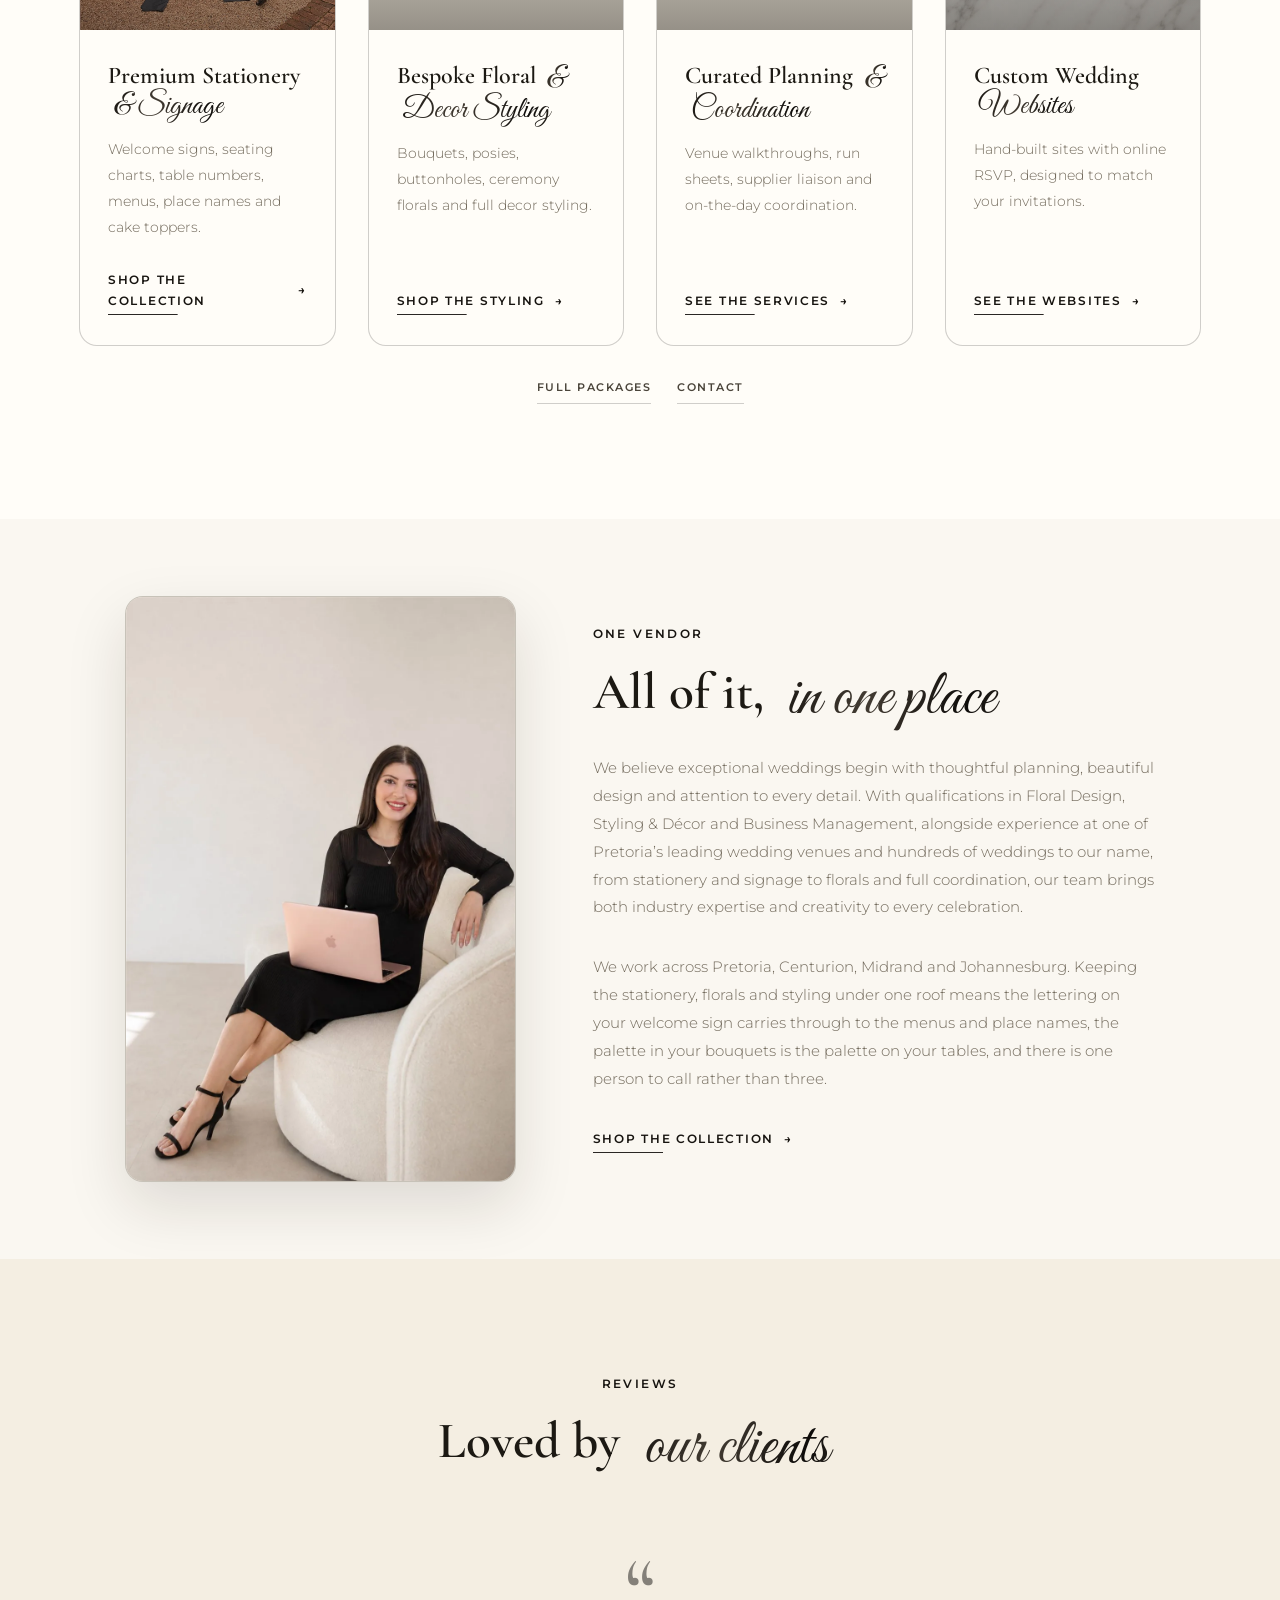
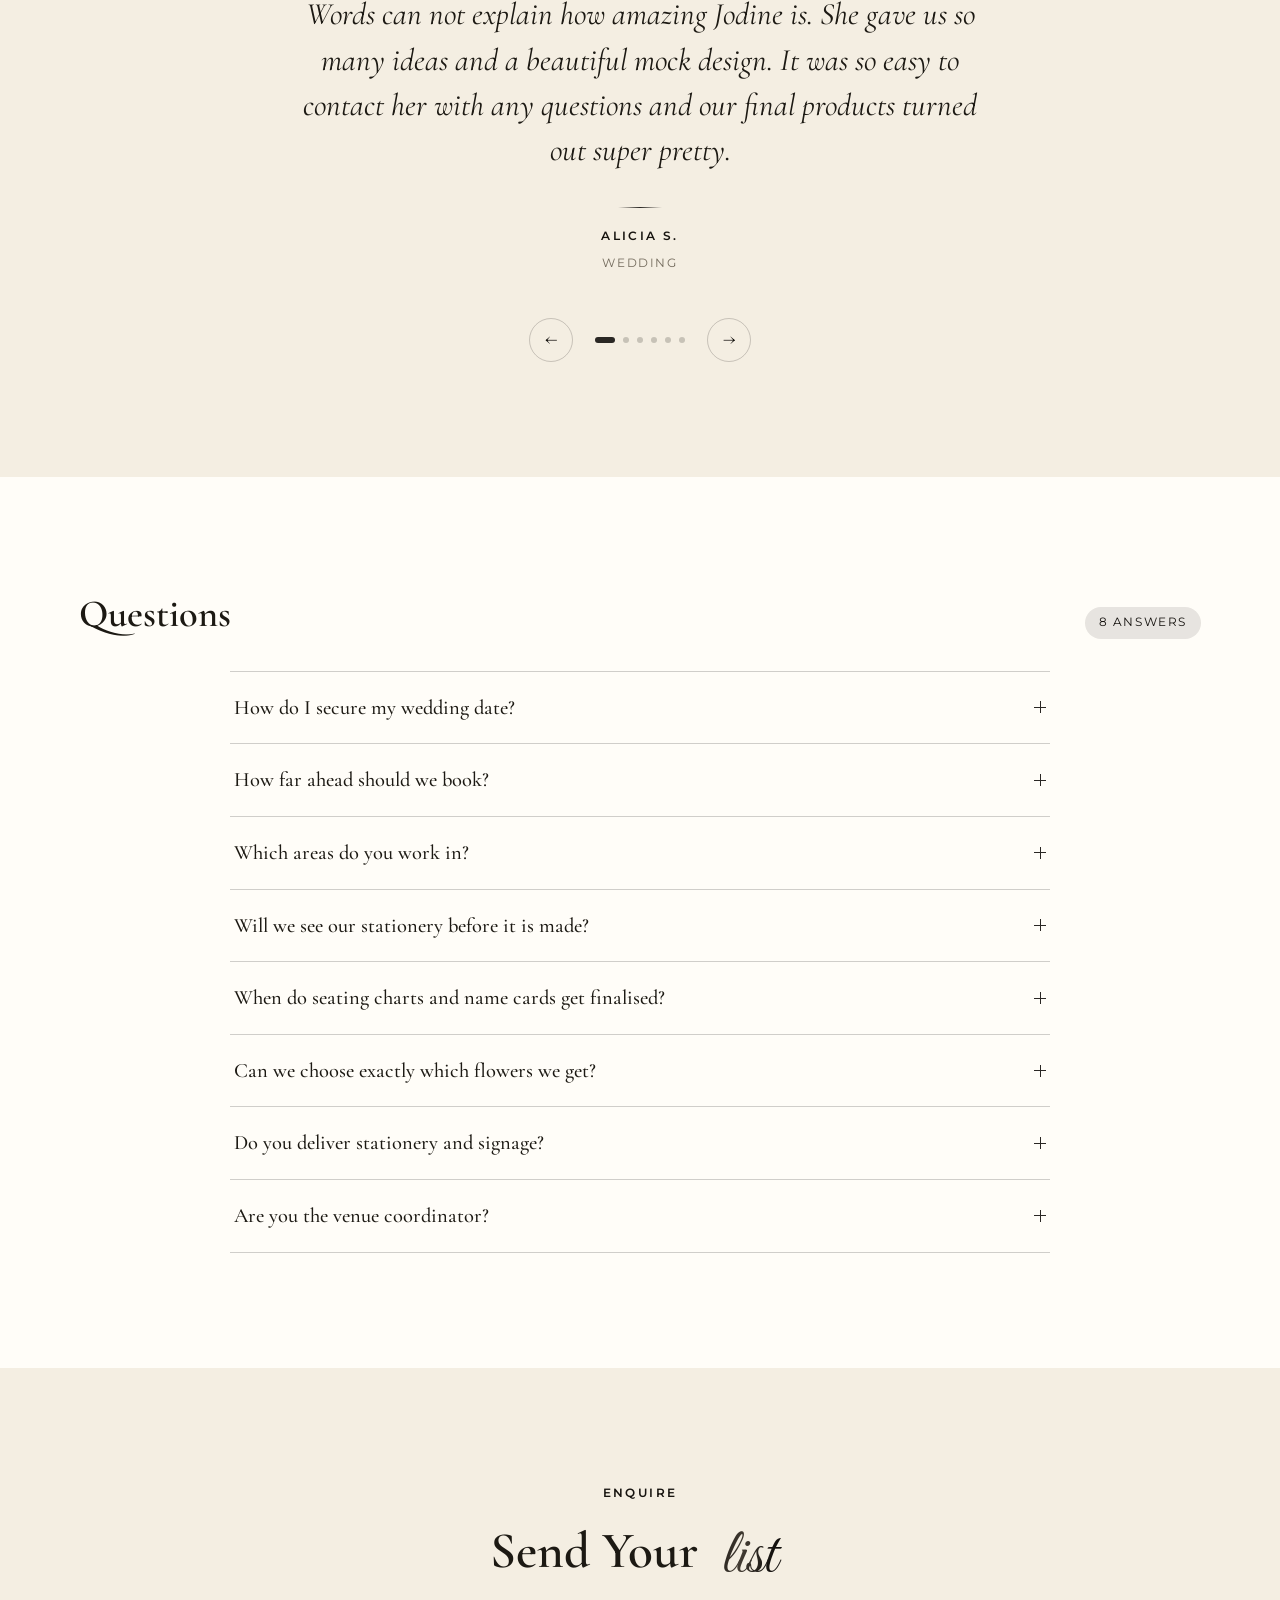
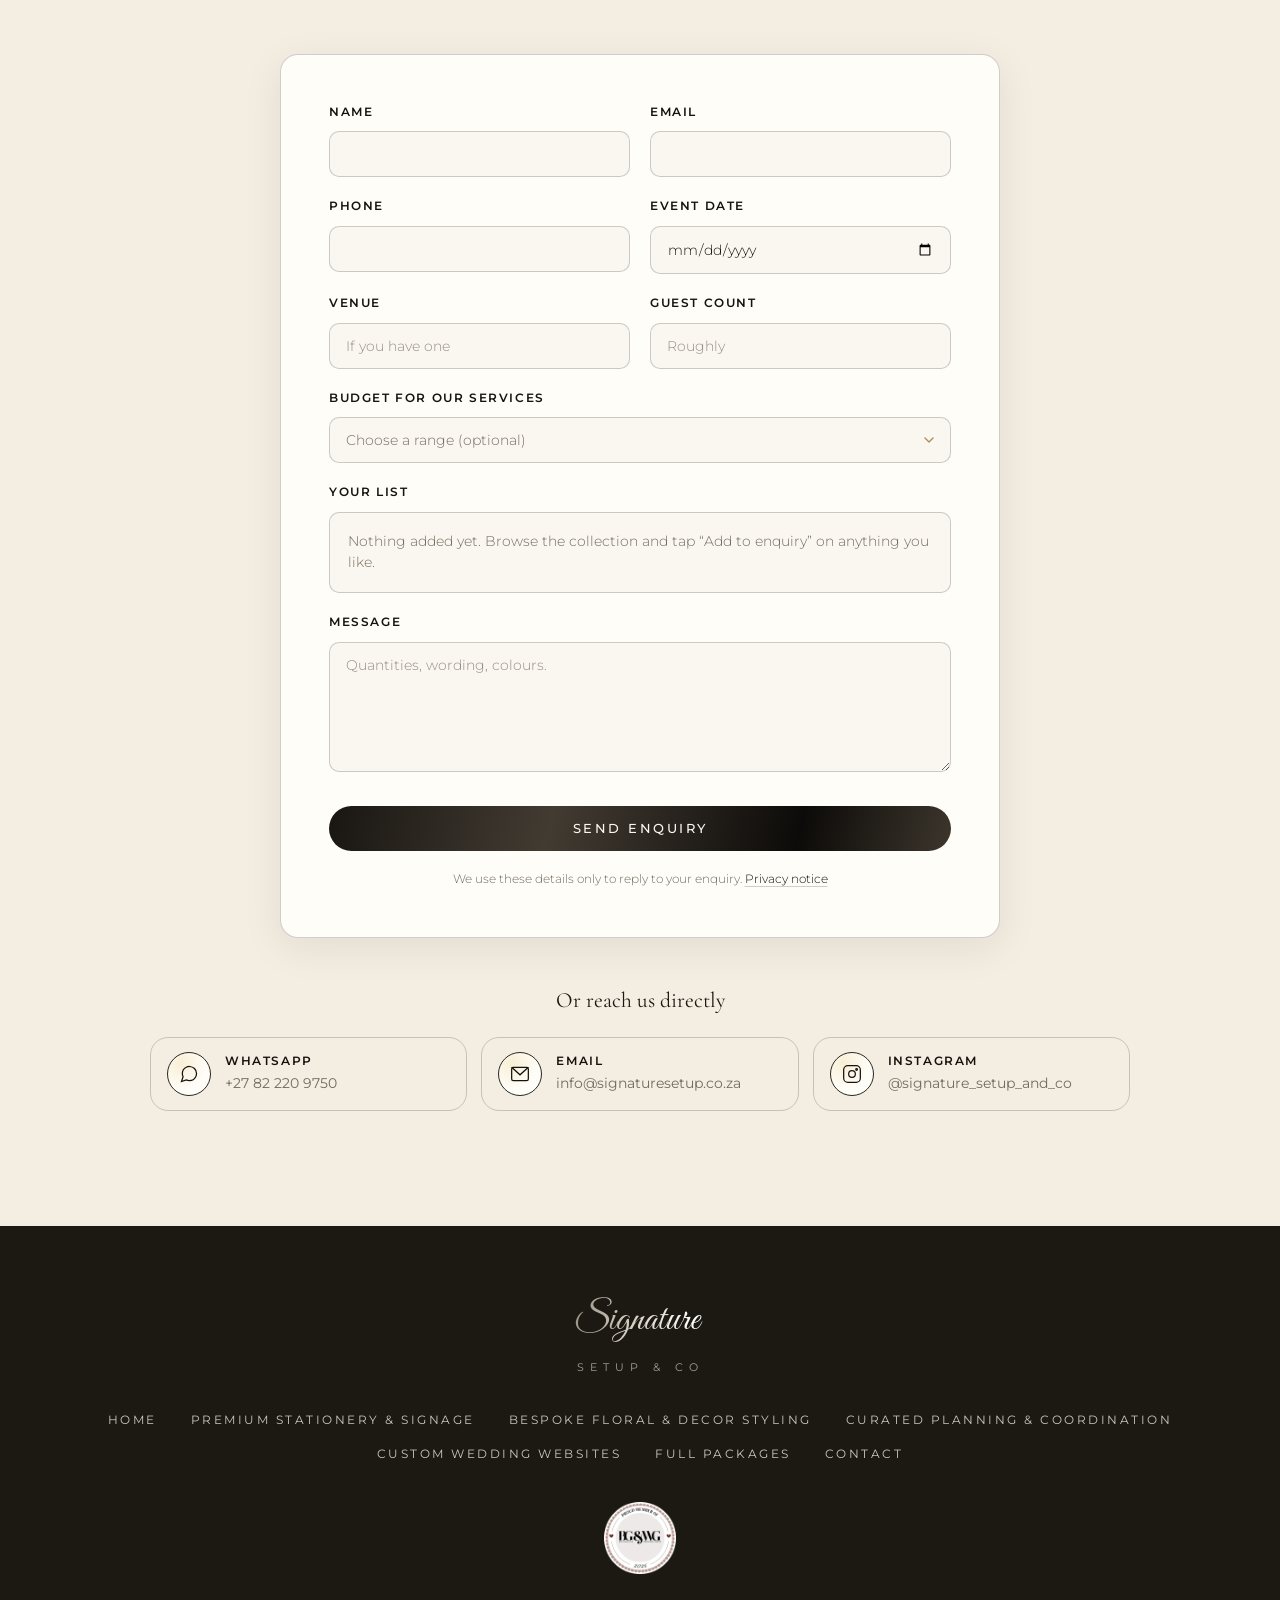
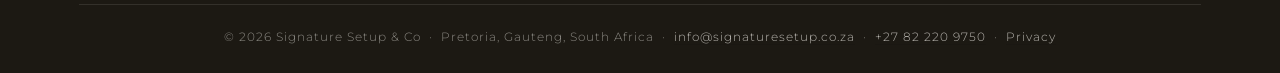
==== commit 01278c3b: "Put Full Packages first in the nav A top-level link on every page, ahead of the four services, marke" ====
--- a/index.html
+++ b/index.html
@@ -3,8 +3,8 @@
 <head>
     <meta charset="UTF-8">
     <meta name="viewport" content="width=device-width, initial-scale=1.0">
-    <title>Signature Setup &amp; Co | Wedding Stationery, Signage, Florals &amp; Coordination</title>
-    <meta name="description" content="One vendor for everything your wedding needs: cast acrylic stationery and signage, floral and decor styling, and planning and coordination. Signature Setup &amp; Co, Pretoria, South Africa.">
+    <title>Wedding Signage, Florals &amp; Coordination in Pretoria | Signature Setup &amp; Co</title>
+    <meta name="description" content="One vendor for everything your wedding needs in Pretoria: cast acrylic signage and stationery, from welcome boards to seating charts, wedding flowers and decor styling, and wedding coordination. Signature Setup &amp; Co.">
     <link rel="canonical" href="https://www.signaturesetup.co.za/">
     <meta name="theme-color" content="#faf7f1">
 
@@ -14,15 +14,15 @@
     <meta property="og:site_name" content="Signature Setup &amp; Co">
     <meta property="og:locale" content="en_ZA">
     <meta property="og:url" content="https://www.signaturesetup.co.za/">
-    <meta property="og:title" content="Signature Setup &amp; Co | Wedding Stationery, Signage, Florals &amp; Coordination">
-    <meta property="og:description" content="One vendor for everything your wedding needs: cast acrylic stationery and signage, floral and decor styling, and planning and coordination. Signature Setup &amp; Co, Pretoria, South Africa.">
+    <meta property="og:title" content="Wedding Signage, Florals &amp; Coordination in Pretoria | Signature Setup &amp; Co">
+    <meta property="og:description" content="One vendor for everything your wedding needs in Pretoria: cast acrylic signage and stationery, from welcome boards to seating charts, wedding flowers and decor styling, and wedding coordination. Signature Setup &amp; Co.">
     <meta property="og:image" content="https://www.signaturesetup.co.za/media/og-image.jpg">
     <meta property="og:image:width" content="1200">
     <meta property="og:image:height" content="630">
     <meta property="og:image:alt" content="Signature Setup &amp; Co wedding styling">
     <meta name="twitter:card" content="summary_large_image">
-    <meta name="twitter:title" content="Signature Setup &amp; Co | Wedding Stationery, Signage, Florals &amp; Coordination">
-    <meta name="twitter:description" content="One vendor for everything your wedding needs: cast acrylic stationery and signage, floral and decor styling, and planning and coordination. Signature Setup &amp; Co, Pretoria, South Africa.">
+    <meta name="twitter:title" content="Wedding Signage, Florals &amp; Coordination in Pretoria | Signature Setup &amp; Co">
+    <meta name="twitter:description" content="One vendor for everything your wedding needs in Pretoria: cast acrylic signage and stationery, from welcome boards to seating charts, wedding flowers and decor styling, and wedding coordination. Signature Setup &amp; Co.">
     <meta name="twitter:image" content="https://www.signaturesetup.co.za/media/og-image.jpg">
 
     <script type="application/ld+json">
@@ -218,6 +218,7 @@
 
         <div class="nav-links">
             <a href="index.html" class="nav-home">Home</a>
+<a href="packages.html" class="nav-packages"><span class="nav-adj">Full </span>Packages</a>
 
                 <div class="nav-item has-menu">
                     <div class="nav-parent-row">
@@ -342,17 +343,18 @@
     <div class="container">
         <div class="trust-inner">
 
-            <div class="trust-badge">
-                <img src="media/bruidsgids-member-2026.webp" alt=""
-                     width="320" height="320" decoding="async">
-                <span class="trust-label">Proud member of Bruidsgids Wedding Guide</span>
-            </div>
-
-            <!-- Static row on a desktop, where all three fit. Below 576px the
+            <!-- Static row on a desktop, where everything fits. Below 576px the
                  track becomes a scroll-snap carousel; it swipes with no script
-                 at all, and the dots are added by script.js when it is live. -->
+                 at all, and the dots are added by script.js when it is live.
+                 The badge is the first slide rather than sitting above the
+                 track: stacked on its own it looked swipeable and wasn't. -->
             <div class="trust-carousel">
                 <ul class="trust-track">
+                    <li class="trust-item trust-badge">
+                        <img src="media/bruidsgids-member-2026.webp" alt=""
+                             width="320" height="320" decoding="async">
+                        <span class="trust-label">Proud member of Bruidsgids Wedding Guide</span>
+                    </li>
                     <li class="trust-item">
                         <span class="trust-figure">Hundreds</span>
                         <span class="trust-label">of weddings we&rsquo;ve been part of</span>
--- a/styles.css
+++ b/styles.css
@@ -301,11 +301,16 @@
   max-width: 200px;
 }
 
-/* Hairline between the three figures. The badge is outside the track, so it
-   never gets one crowding it. */
+/* The badge is the first slide in the track (so it swipes with the rest on a
+   phone) but keeps its own wider column on a desktop. */
+.trust-item.trust-badge { max-width: 230px; }
+
+/* Hairline between the three figures, never between the badge and the first
+   figure, where it would crowd the badge. */
 .trust-item + .trust-item {
   position: relative;
 }
+.trust-badge + .trust-item::before { display: none; }
 .trust-item + .trust-item::before {
   content: "";
   position: absolute;
@@ -379,8 +384,12 @@
   /* no vertical hairlines when only one card is ever on screen */
   .trust-item + .trust-item::before { display: none; }
 
+  /* every slide must be exactly one track wide, or script.js pages wrongly */
+  .trust-item.trust-badge { max-width: 100%; }
+
   .trust-badge img { width: 84px; }
-  .trust-badge .trust-label { margin-top: 8px; }
+  /* the slide is full width, so narrow the label or "Guide" wraps alone */
+  .trust-badge .trust-label { margin-top: 8px; max-width: 230px; }
 
   .trust-dots {
     display: flex;
@@ -735,21 +744,24 @@
   color: var(--ink);
 }
 
-/* Four full service names ("Premium Stationery & Signage" and so on) are
-   wider than the page container, so the bar gets a wider container of its
-   own and steps down in two stages before the hamburger takes over at
-   1240px. Measured, not guessed: the full labels need ~1640px of viewport.
+/* Full Packages plus four full service names ("Premium Stationery & Signage"
+   and so on) are wider than the page container, so the bar gets a wider
+   container of its own and steps down in two stages before the hamburger
+   takes over at 1340px. Measured, not guessed: the full labels need ~1800px
+   of viewport, the short ones ~1440px, the tighter spacing ~1340px. Keep
+   script.js DESKTOP in step with the hamburger breakpoint.
    The dropdown label and the mobile pane always carry the full name. */
-.navbar .nav-inner { max-width: 1520px; }
+.navbar .nav-inner { max-width: 1640px; }
 .navbar .nav-links { gap: 26px; }
 
-@media (min-width: 1241px) and (max-width: 1639px) {
-  .navbar .nav-parent-row .nav-adj { display: none; }
-}
-
-@media (min-width: 1241px) and (max-width: 1439px) {
+@media (min-width: 1341px) and (max-width: 1799px) {
+  .navbar .nav-links .nav-adj { display: none; }
+}
+
+@media (min-width: 1341px) and (max-width: 1439px) {
   .navbar .nav-links { gap: 18px; }
   .navbar .nav-parent-row > a,
+  .navbar .nav-links > a.nav-packages,
   .navbar .nav-links a.nav-cta { letter-spacing: 1.2px; }
 }
 
@@ -1012,7 +1024,7 @@
    Every row shares a 20px left edge and a >=44px tap height. The chevron is a
    quiet round button rather than a boxed table cell, and the submenu indents
    under its parent instead of restating the category name. */
-@media (max-width: 1240px) {
+@media (max-width: 1340px) {
   .navbar .hamburger { display: flex; }
 
   .navbar .logo-img { height: 64px; }
@@ -1067,6 +1079,18 @@
     color: var(--ink) !important;
     text-shadow: none !important;
   }
+
+  /* Flex would make .nav-adj its own item and trim its trailing space
+     ("PremiumStationery"), so service rows are block text. 16px padding
+     plus one 1.3 line lands on the same 54px as the flex rows. */
+  .navbar .nav-links .nav-parent-row > a,
+  .navbar .nav-links > a.nav-packages {
+    display: block;
+    padding-top: 16px;
+    padding-bottom: 16px;
+  }
+
+  .navbar .nav-links > a.nav-packages { border-bottom: 1px solid var(--gold-faint); }
 
   .navbar .nav-links > a.nav-home { border-bottom: 1px solid var(--gold-faint); }
 
@@ -1276,6 +1300,7 @@
   align-items: center;
   justify-content: center;
   gap: 16px;
+  text-align: center;
   text-transform: uppercase;
   letter-spacing: 4px;
   font-size: 0.68rem;
@@ -2786,6 +2811,12 @@
   border-bottom: 1px solid var(--gold-soft);
 }
 .section-subhead:first-of-type { margin-top: clamp(18px, 2vw, 24px); }
+
+/* The planning pricing FAQ follows the T&C line; :first-of-type above
+   leaves it cramped against that footnote on phones. */
+@media (max-width: 768px) {
+  .terms-note + .section-subhead { margin-top: 44px; }
+}
 
 /* The composition line. Not .product-price: that is uppercase gold at 0.74rem
    with 1.2px tracking, which is right for "R550+" and unreadable for a sentence. */
@@ -3579,7 +3610,7 @@
   padding: 170px 0 90px;
 }
 
-@media (max-width: 1240px) { .hero--compact { padding: 140px 0 70px; } }
+@media (max-width: 1340px) { .hero--compact { padding: 140px 0 70px; } }
 
 /* ---------- Reveal animations ---------- */
 .fade-in-load {
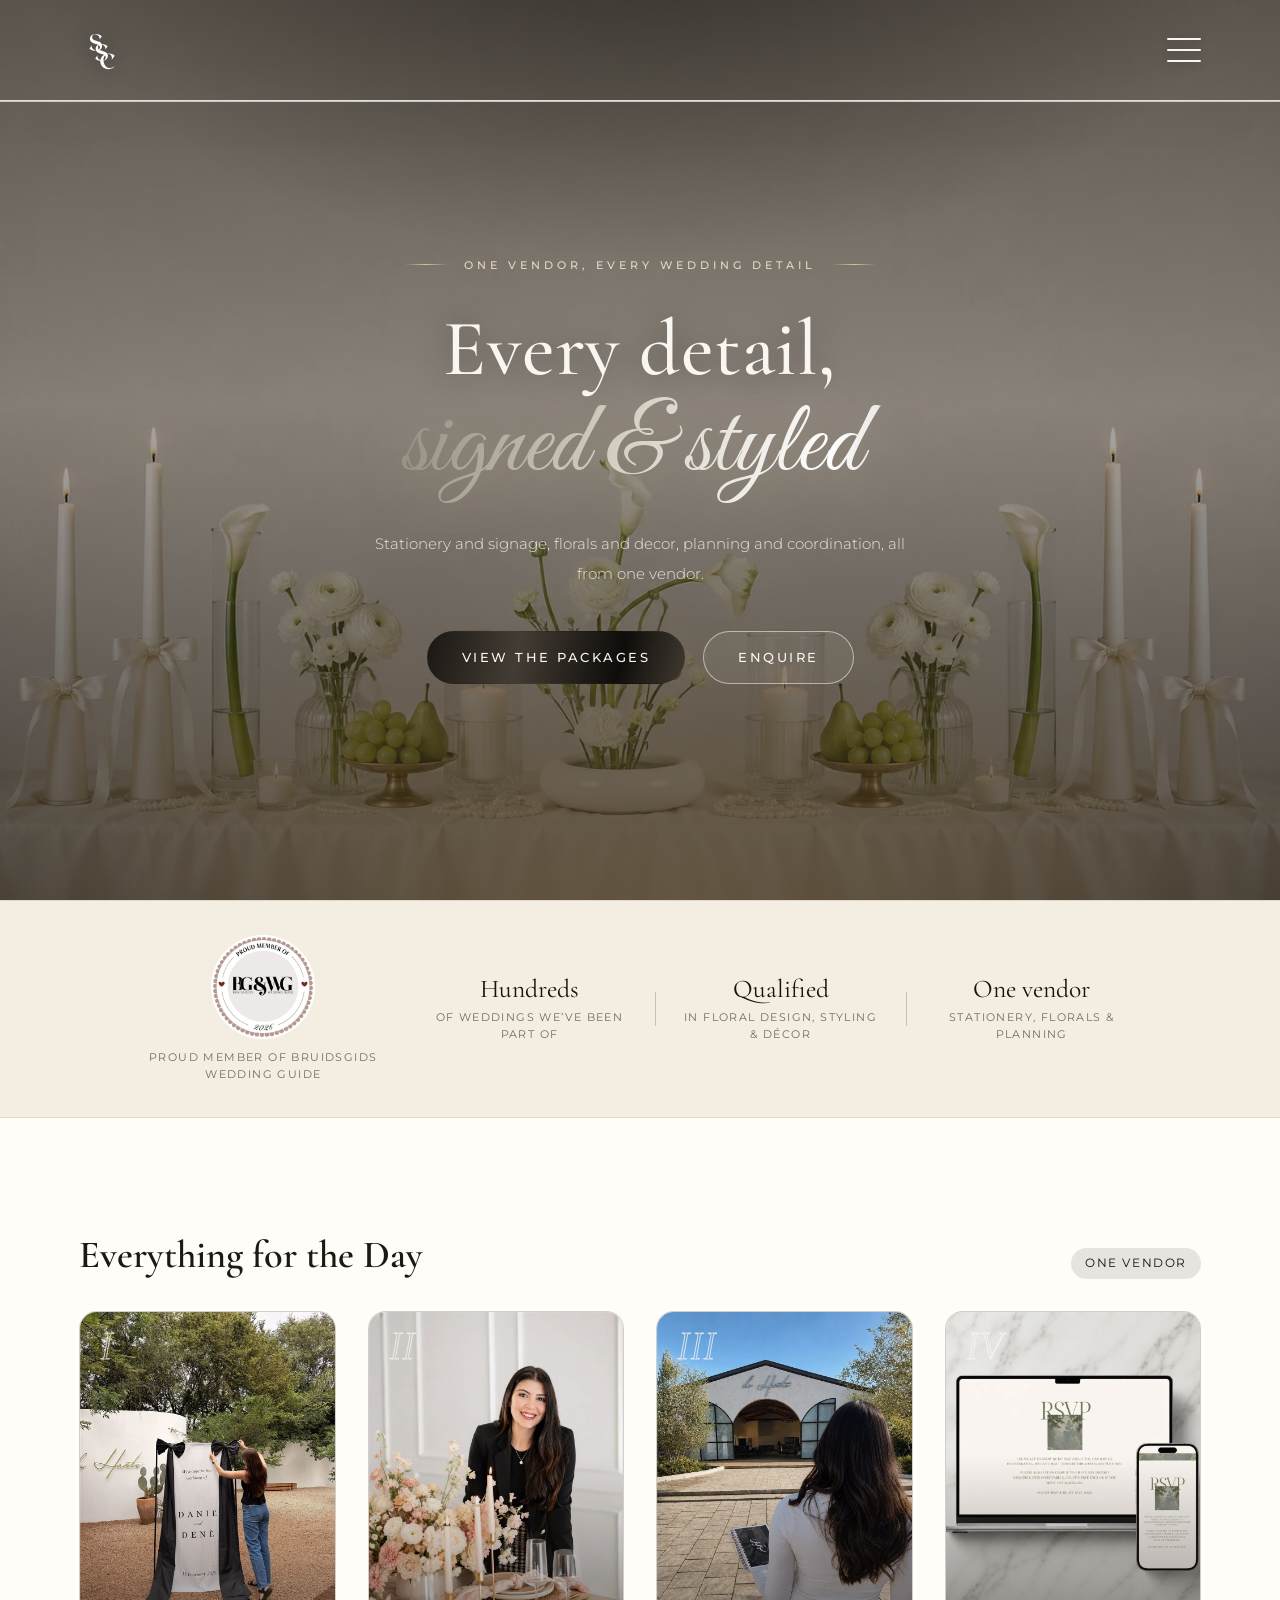
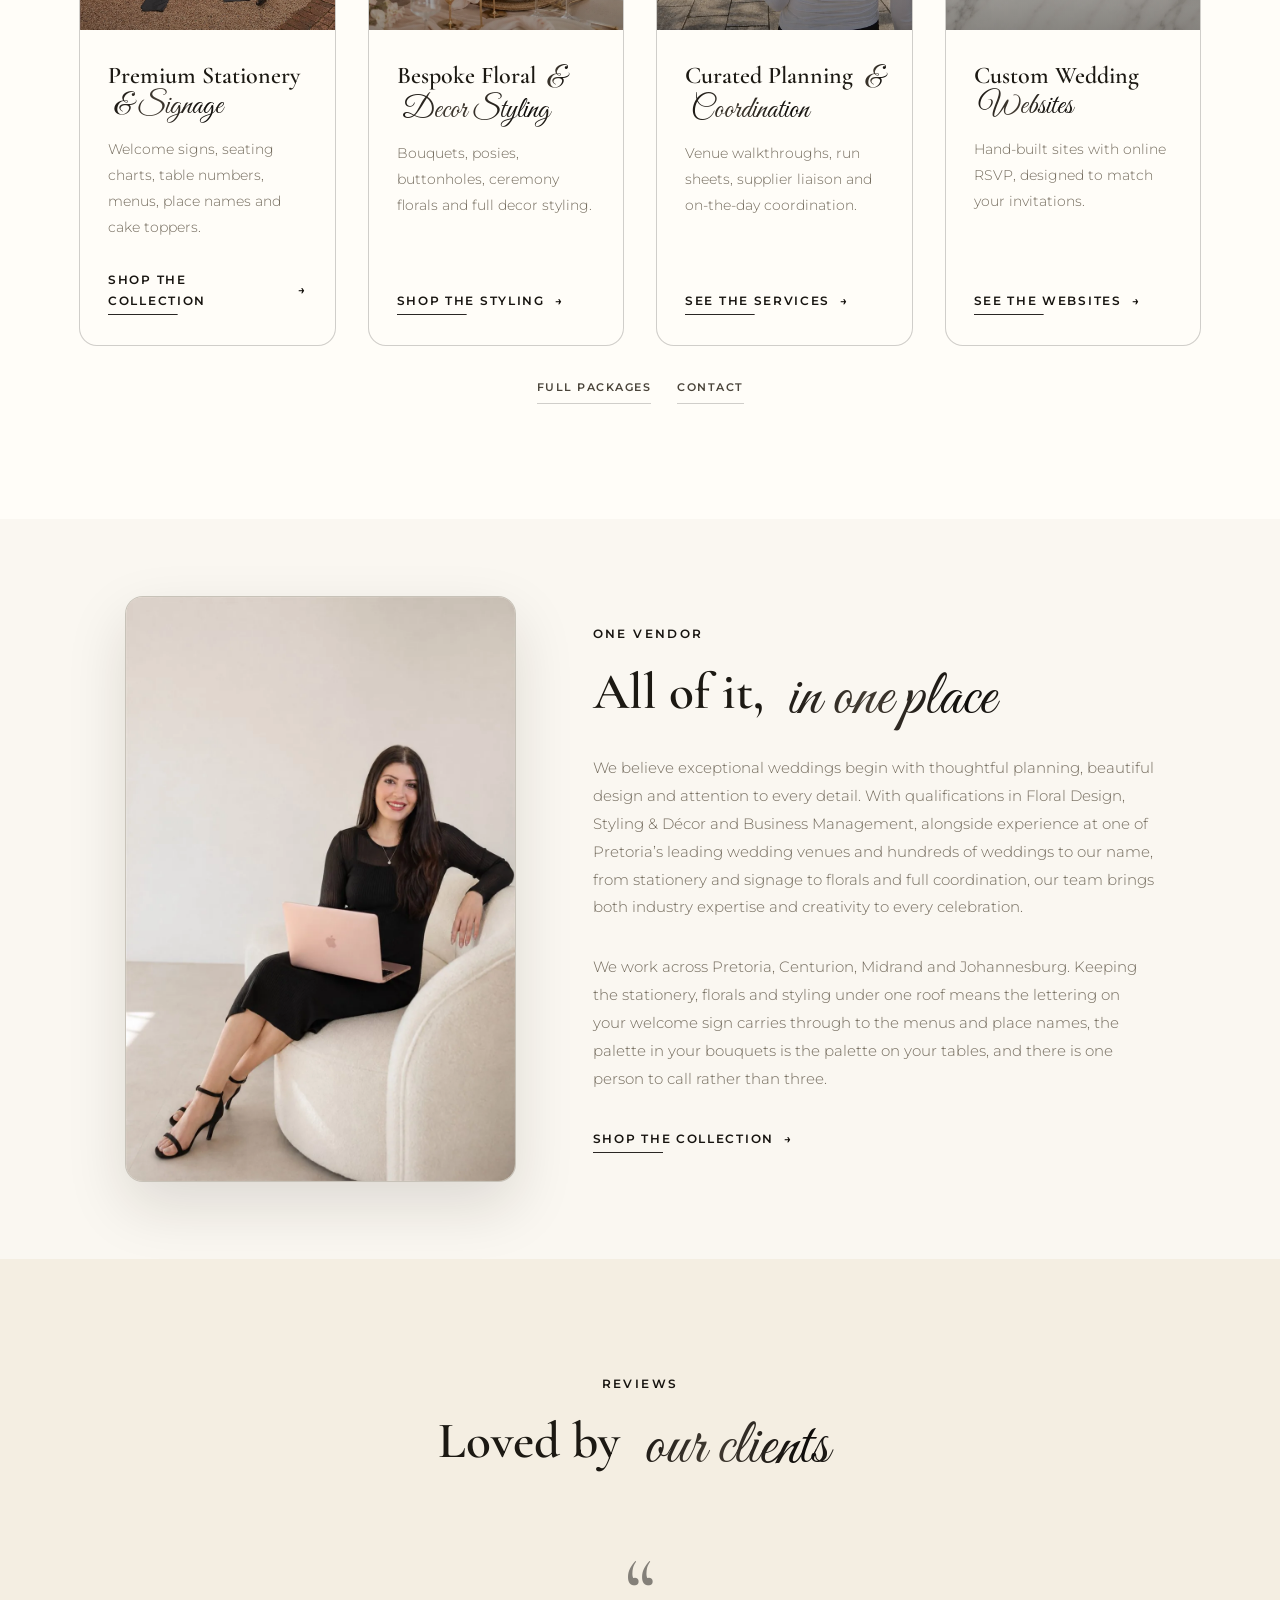
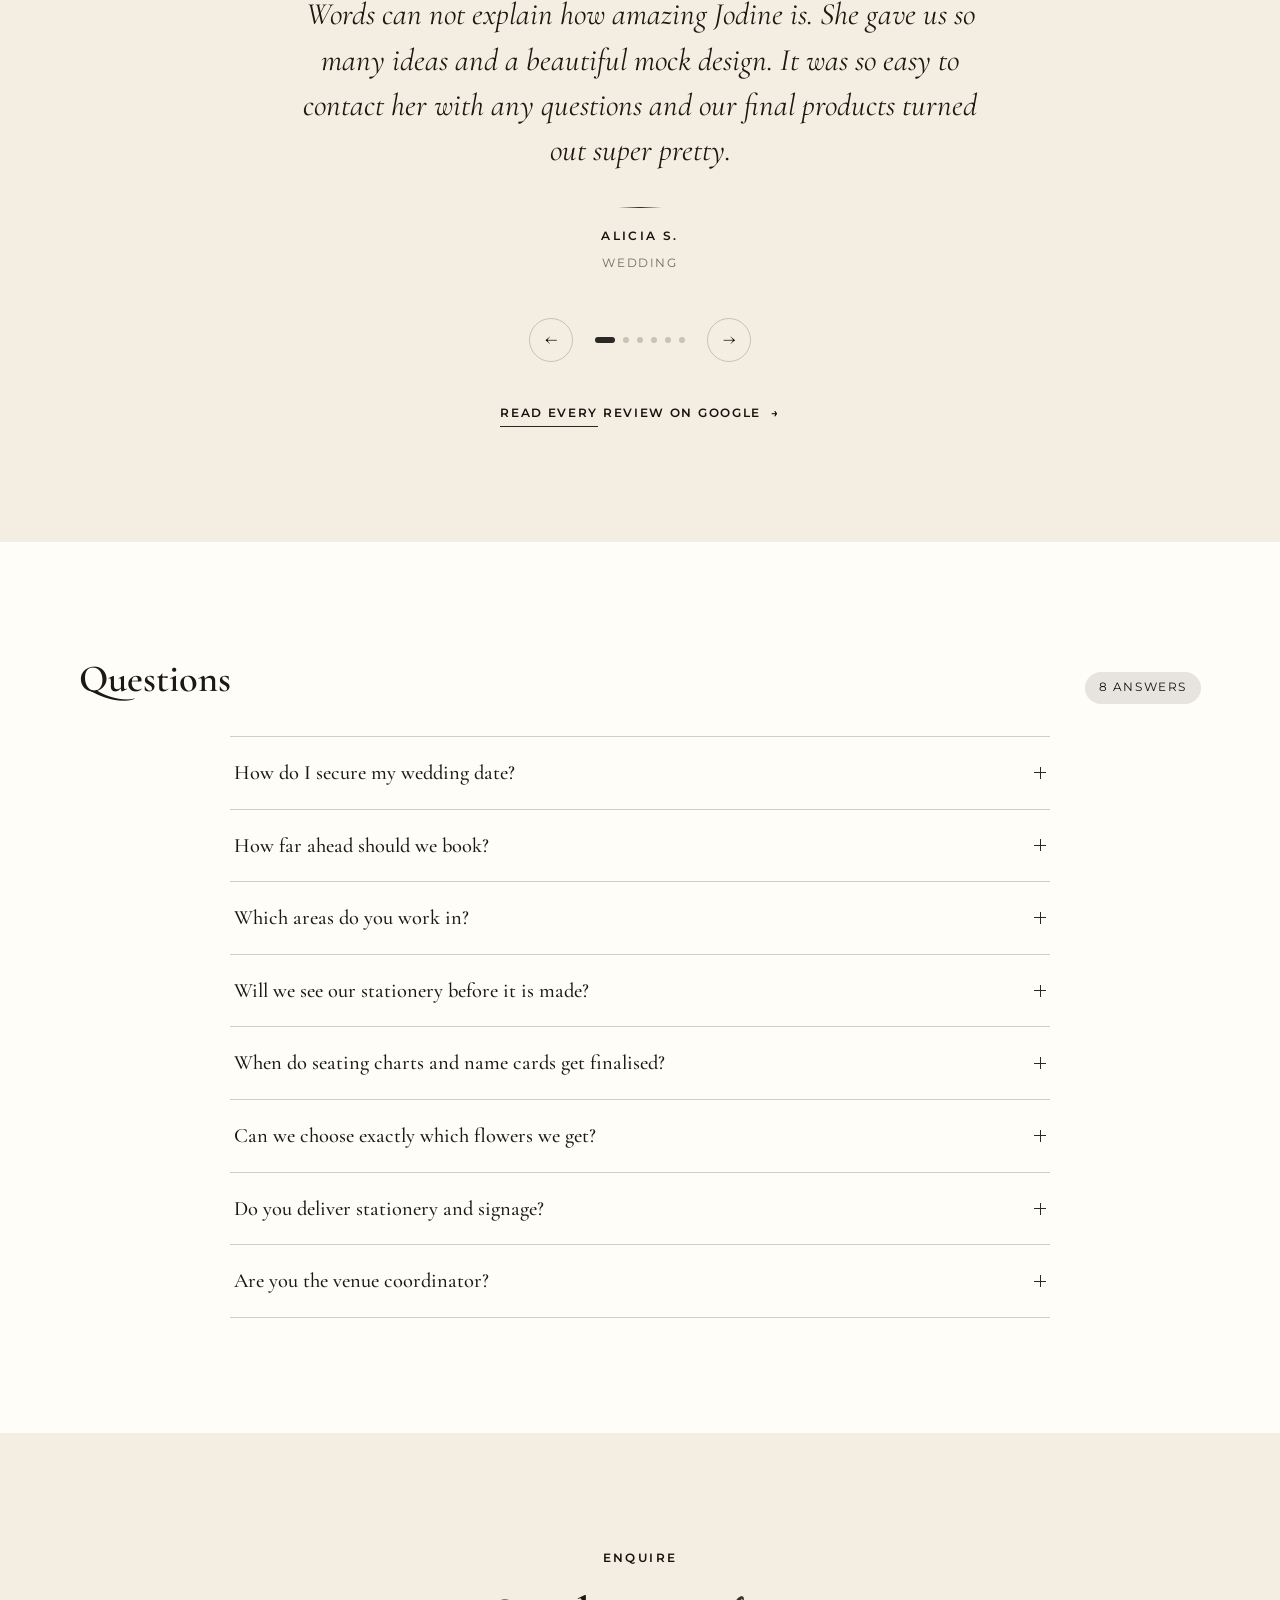
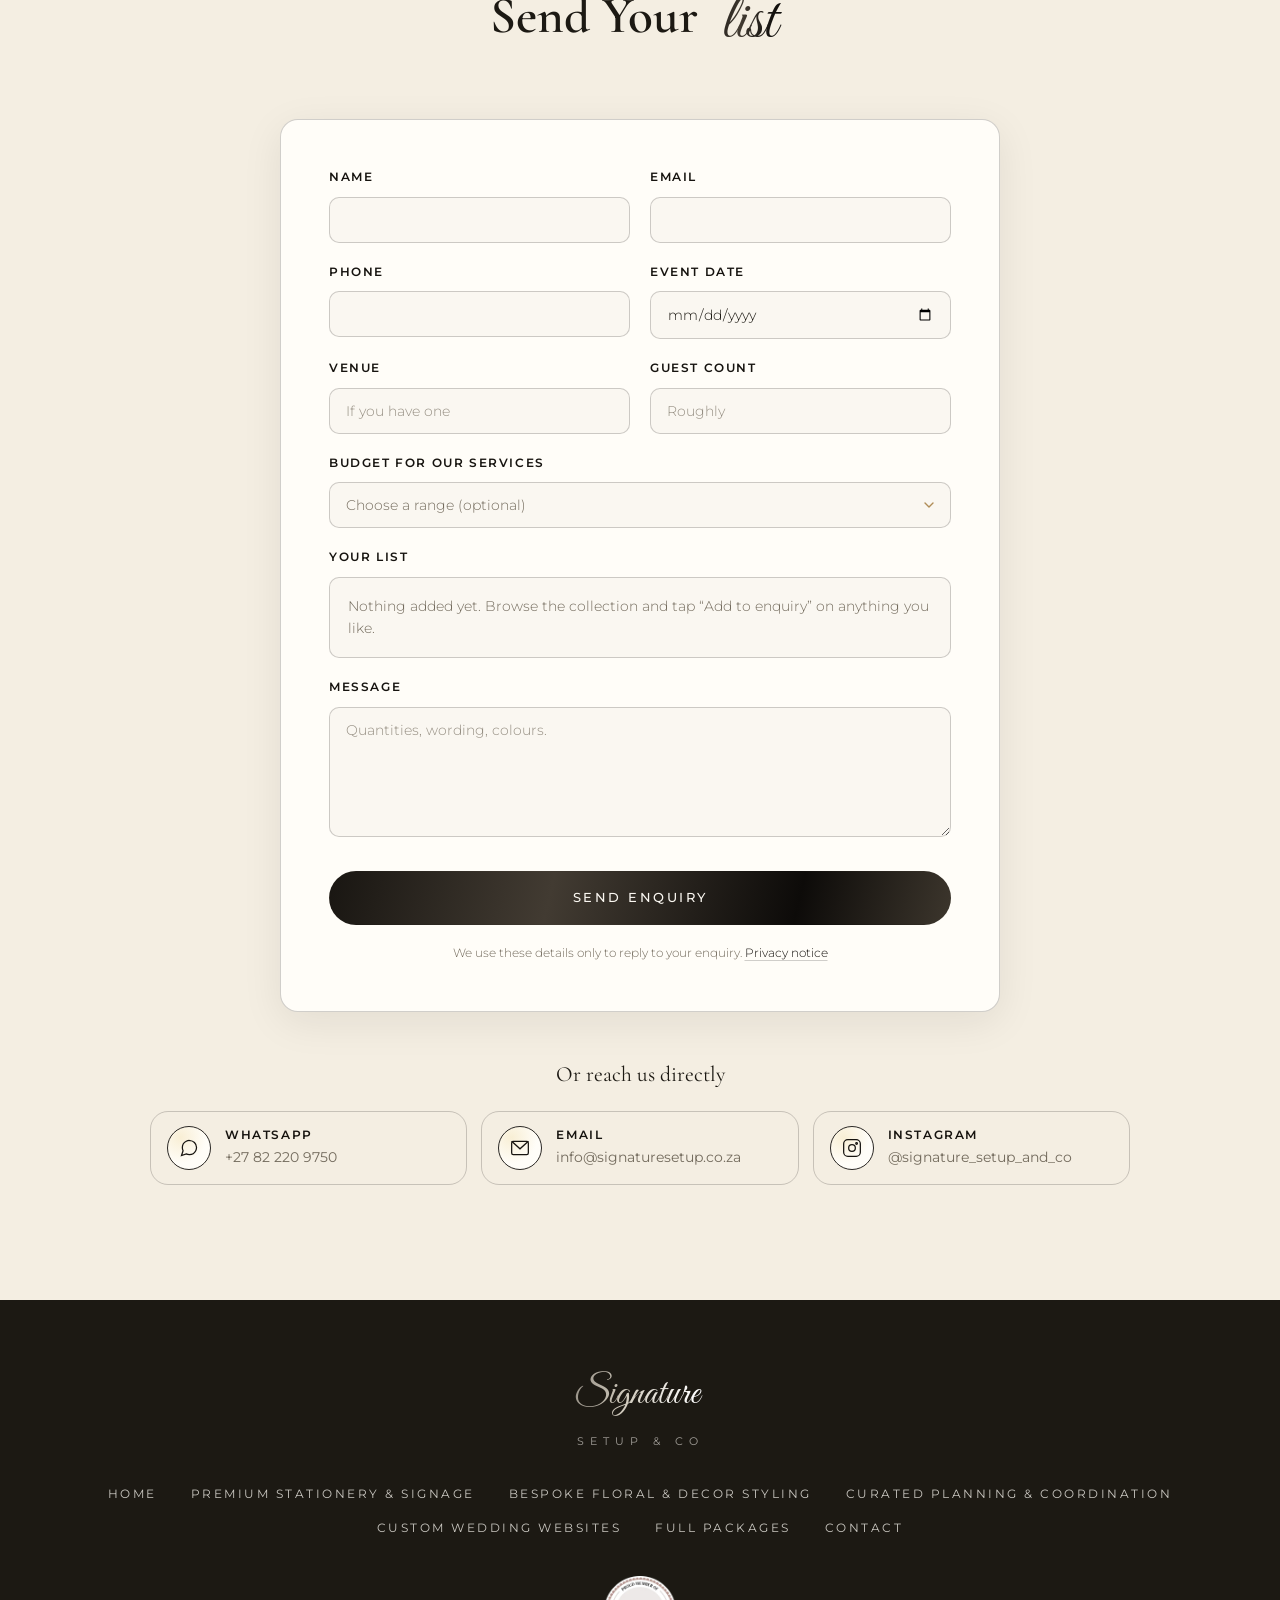
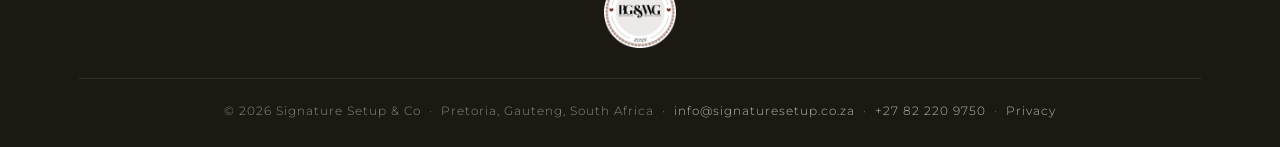
==== commit 06f7d13f: "Bring back the Google reviews link now the profile is renamed" ====
--- a/index.html
+++ b/index.html
@@ -505,6 +505,9 @@
                 </li>
             </ul>
         </div>
+        <p class="review-more fade-el">
+            <a href="https://www.google.com/maps?cid=15077870157817639998" target="_blank" rel="noopener" class="link-arrow">Read every review on Google <i aria-hidden="true">&rarr;</i></a>
+        </p>
     </div>
 </section>
 
--- a/styles.css
+++ b/styles.css
@@ -549,6 +549,9 @@
   font-family: var(--font-body);
   font-weight: 500;
   font-size: 0.8rem;
+  /* Explicit so a <button> (Send Enquiry) matches an <a>; browsers give
+     buttons line-height: normal, which made it 9px shorter. */
+  line-height: 1.7;
   text-transform: uppercase;
   letter-spacing: 2.5px;
   overflow: hidden;
@@ -600,7 +603,9 @@
   background: var(--foil);
   background-size: 200% auto;
   color: #241d10;
-  border: none;
+  /* Transparent rather than none, so it is the same height as .btn-ghost
+     beside it in the hero, which has a 1px border. */
+  border: 1px solid transparent;
   animation: foilShimmer 7s ease-in-out infinite;
 }
 .btn-gold:hover {
@@ -2287,6 +2292,11 @@
   .review-track { scroll-behavior: auto; }
 }
 
+.review-more {
+  margin: clamp(26px, 3vw, 38px) 0 0;
+  text-align: center;
+}
+
 
 /* ---------- Contact ----------
    The old standalone Contact section is folded into the enquiry section on
@@ -2869,6 +2879,7 @@
   font-weight: 600;
   letter-spacing: 1.2px;
   text-transform: uppercase;
+  white-space: nowrap;
   transition: var(--transition);
 }
 
@@ -3058,7 +3069,9 @@
 
 .price-row .product-cta { align-self: auto; flex: none; }
 
-@media (max-width: 576px) {
+/* 600 not 576: from 577 to 589px "Overtime on the day" still overflowed
+   the single-line row. */
+@media (max-width: 600px) {
   .price-row { flex-wrap: wrap; gap: 8px 12px; }
   .price-row .spacer { display: none; }
   .price-row .name { width: 100%; }
@@ -3071,8 +3084,19 @@
      edge instead. */
   .price-row .price { flex: 1; }
 
-  /* 9px of padding gave a 33px target. Thumbs want 44. */
-  .price-row .product-cta {
+  /* Long prices ("Price on enquiry", "R500 per extra hour") wrap inside
+     their own column instead of shoving the button onto a line of its own. */
+  .price-row .price {
+    min-width: 0;
+    white-space: normal;
+    line-height: 1.45;
+  }
+}
+
+/* 9px of padding gave a 33px target. Thumbs want 44. Every Add to enquiry
+   button takes it on phones - cards and price rows alike - so they match. */
+@media (max-width: 576px) {
+  .product-cta {
     min-height: 44px;
     padding: 12px 20px;
   }
